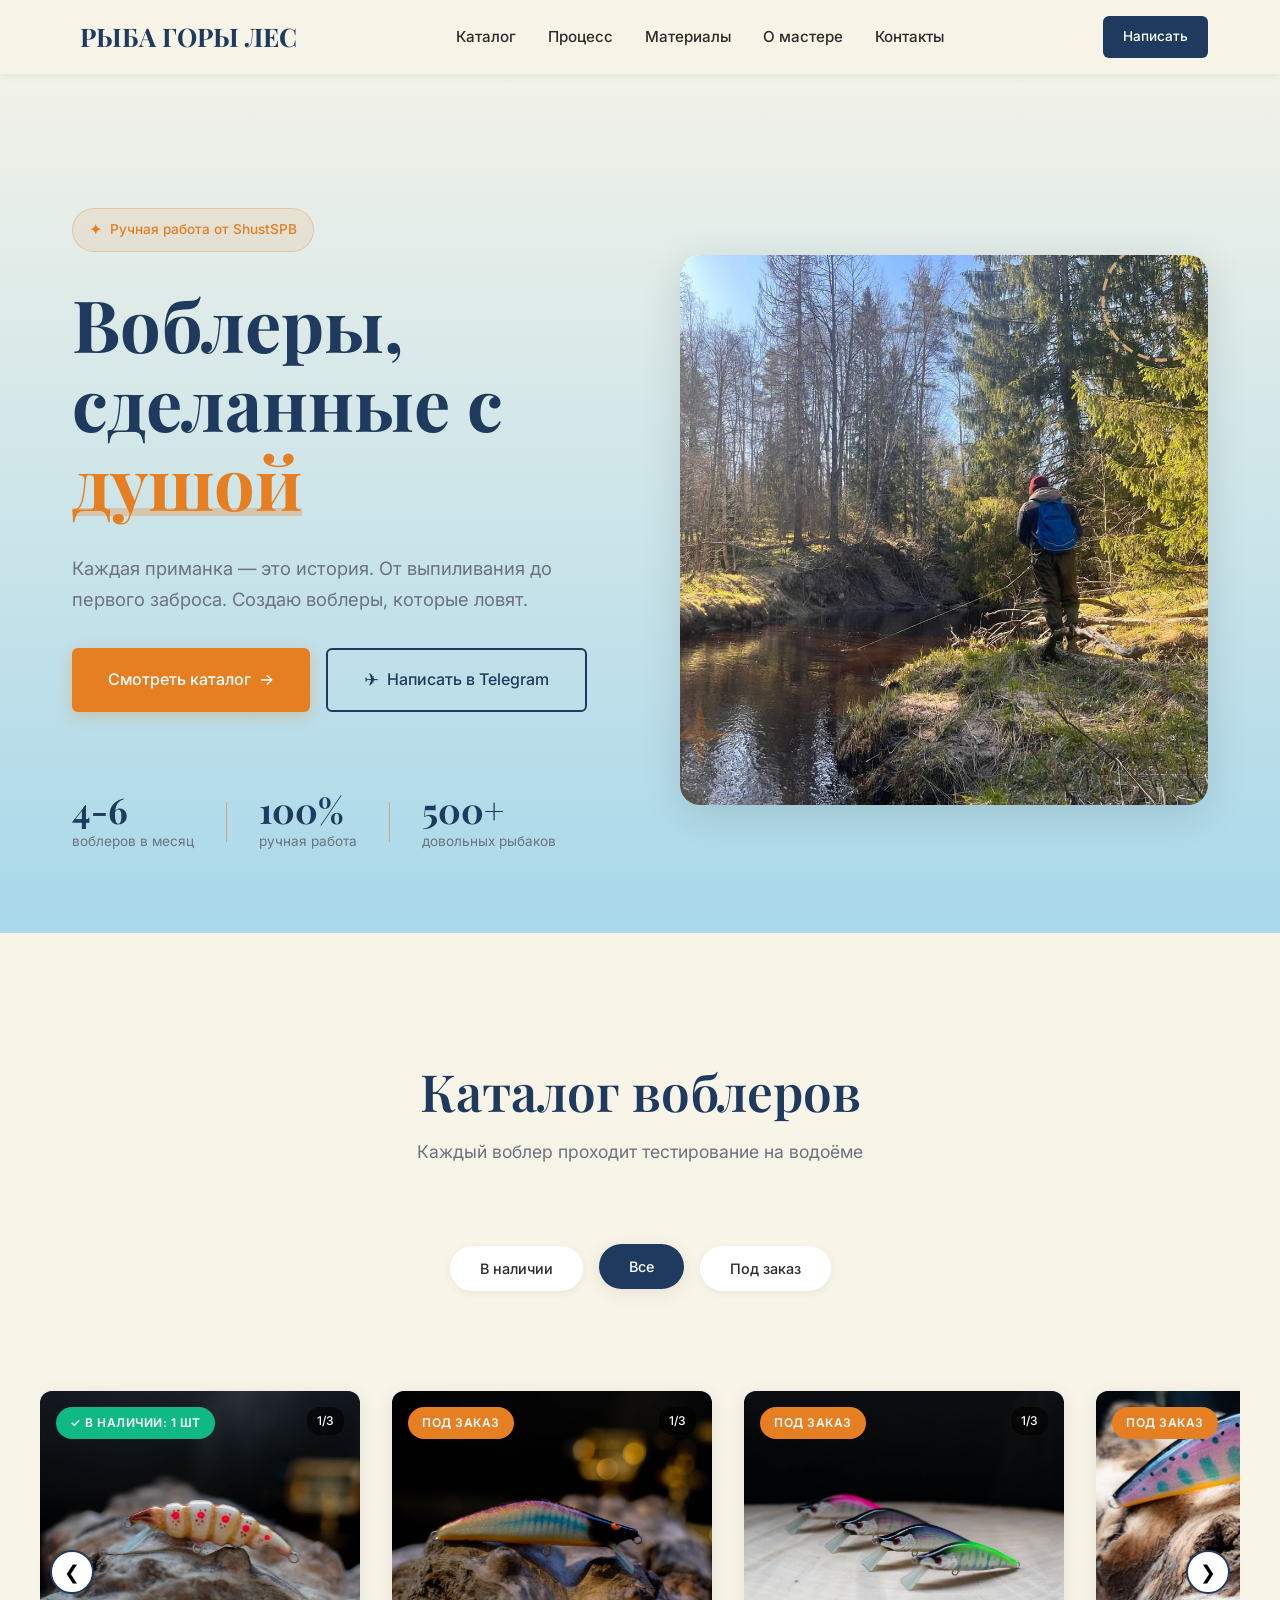
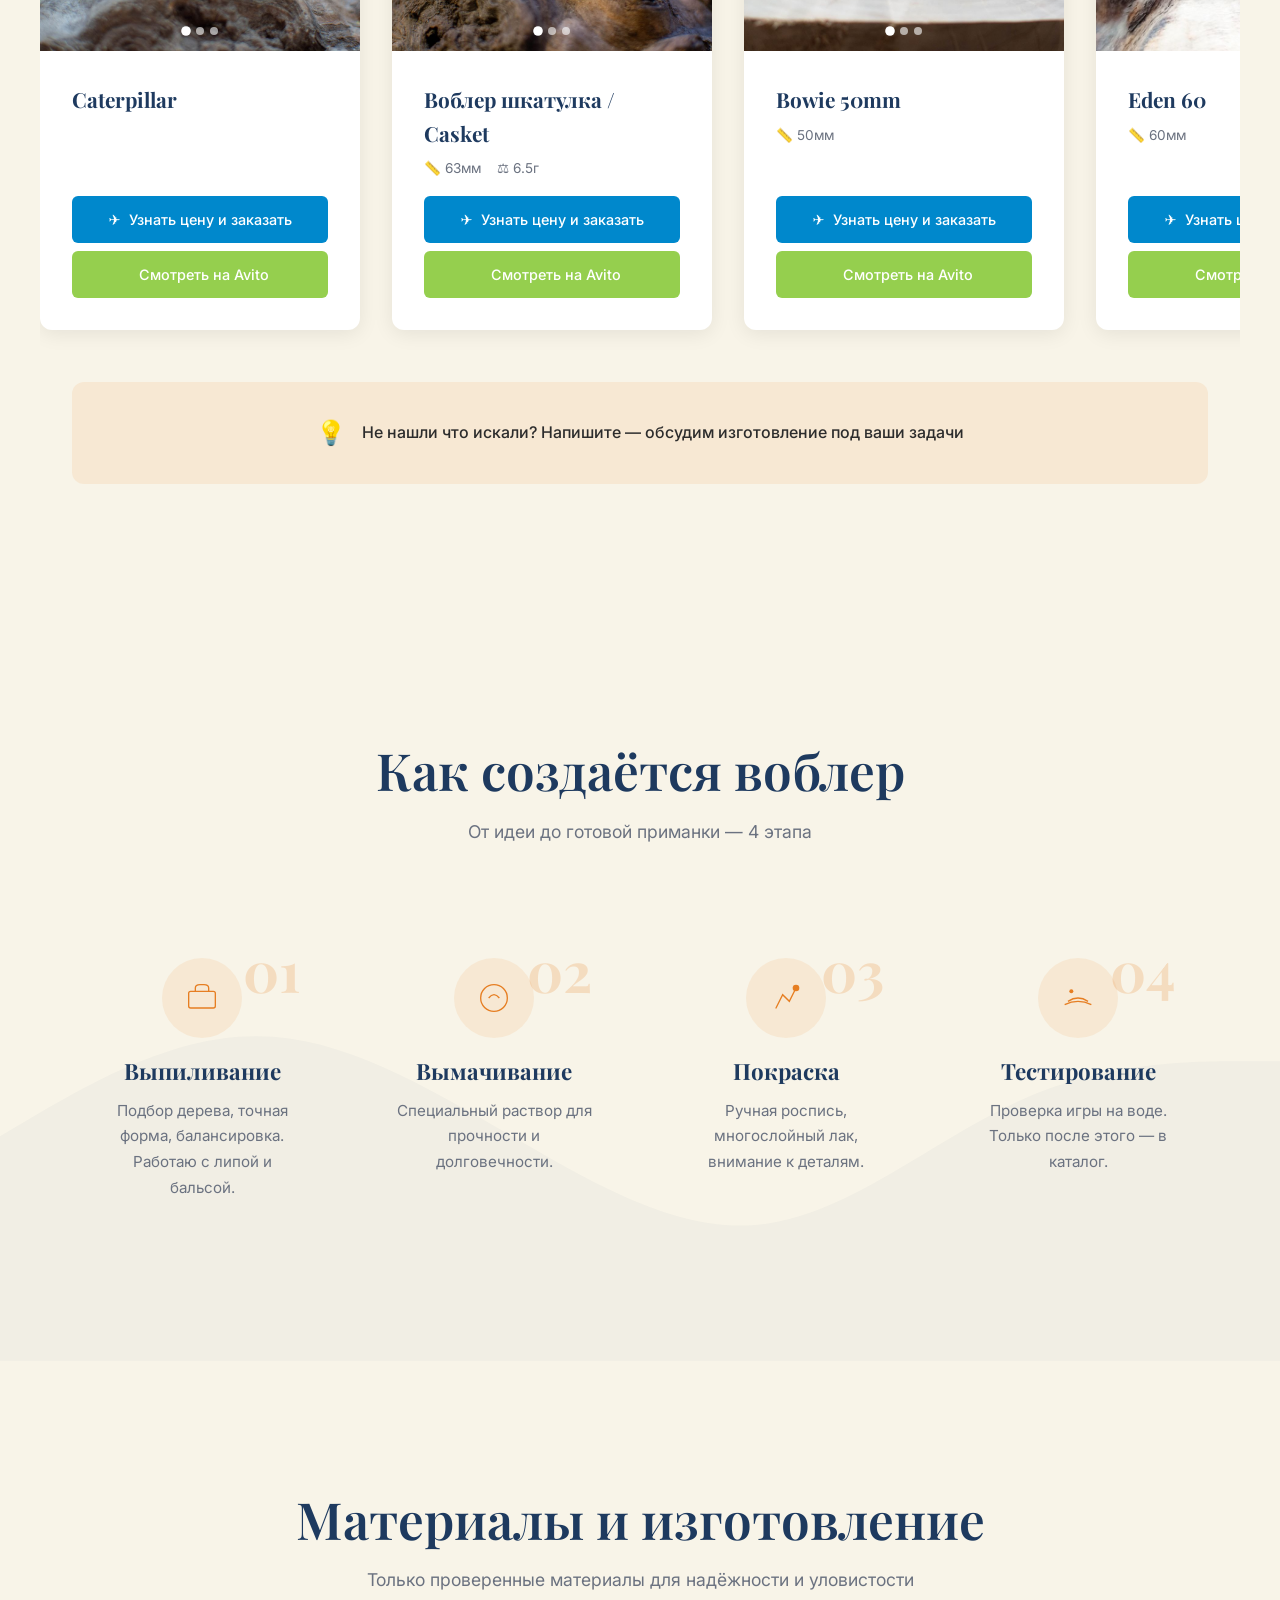
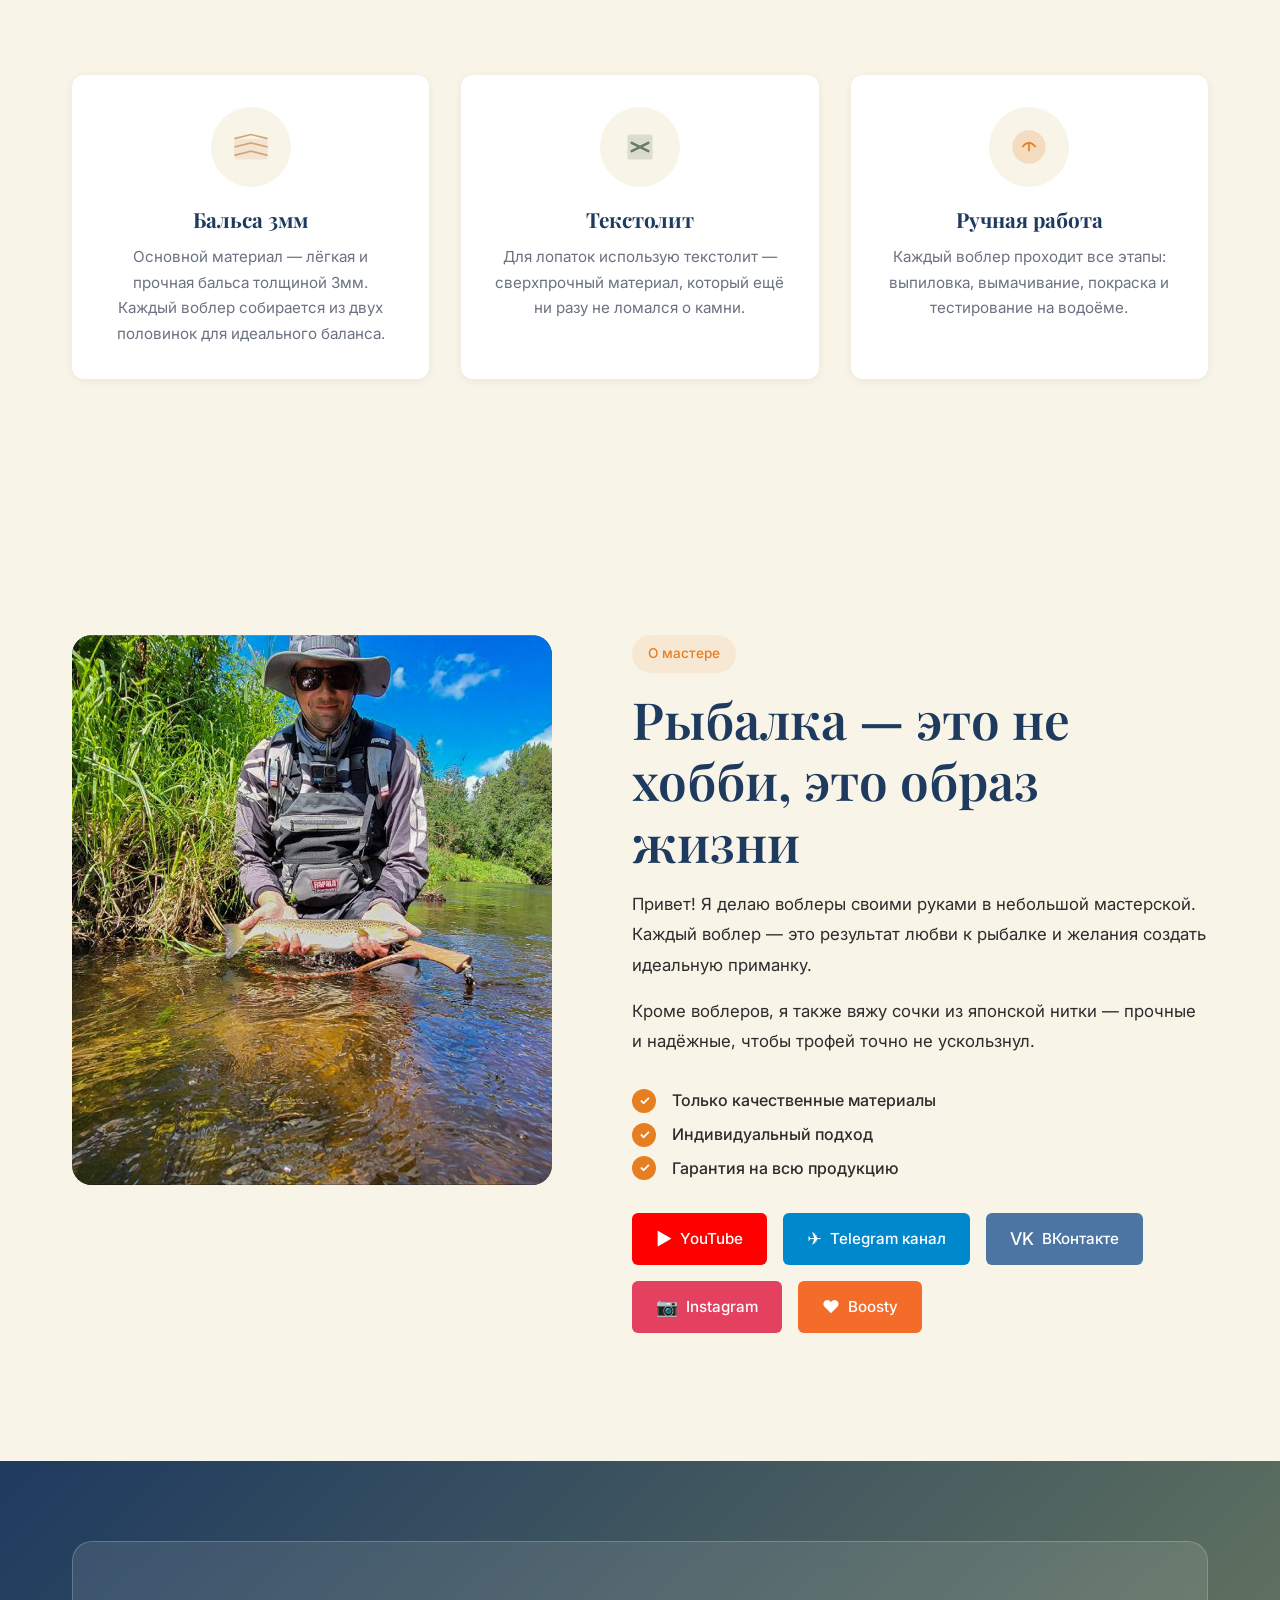
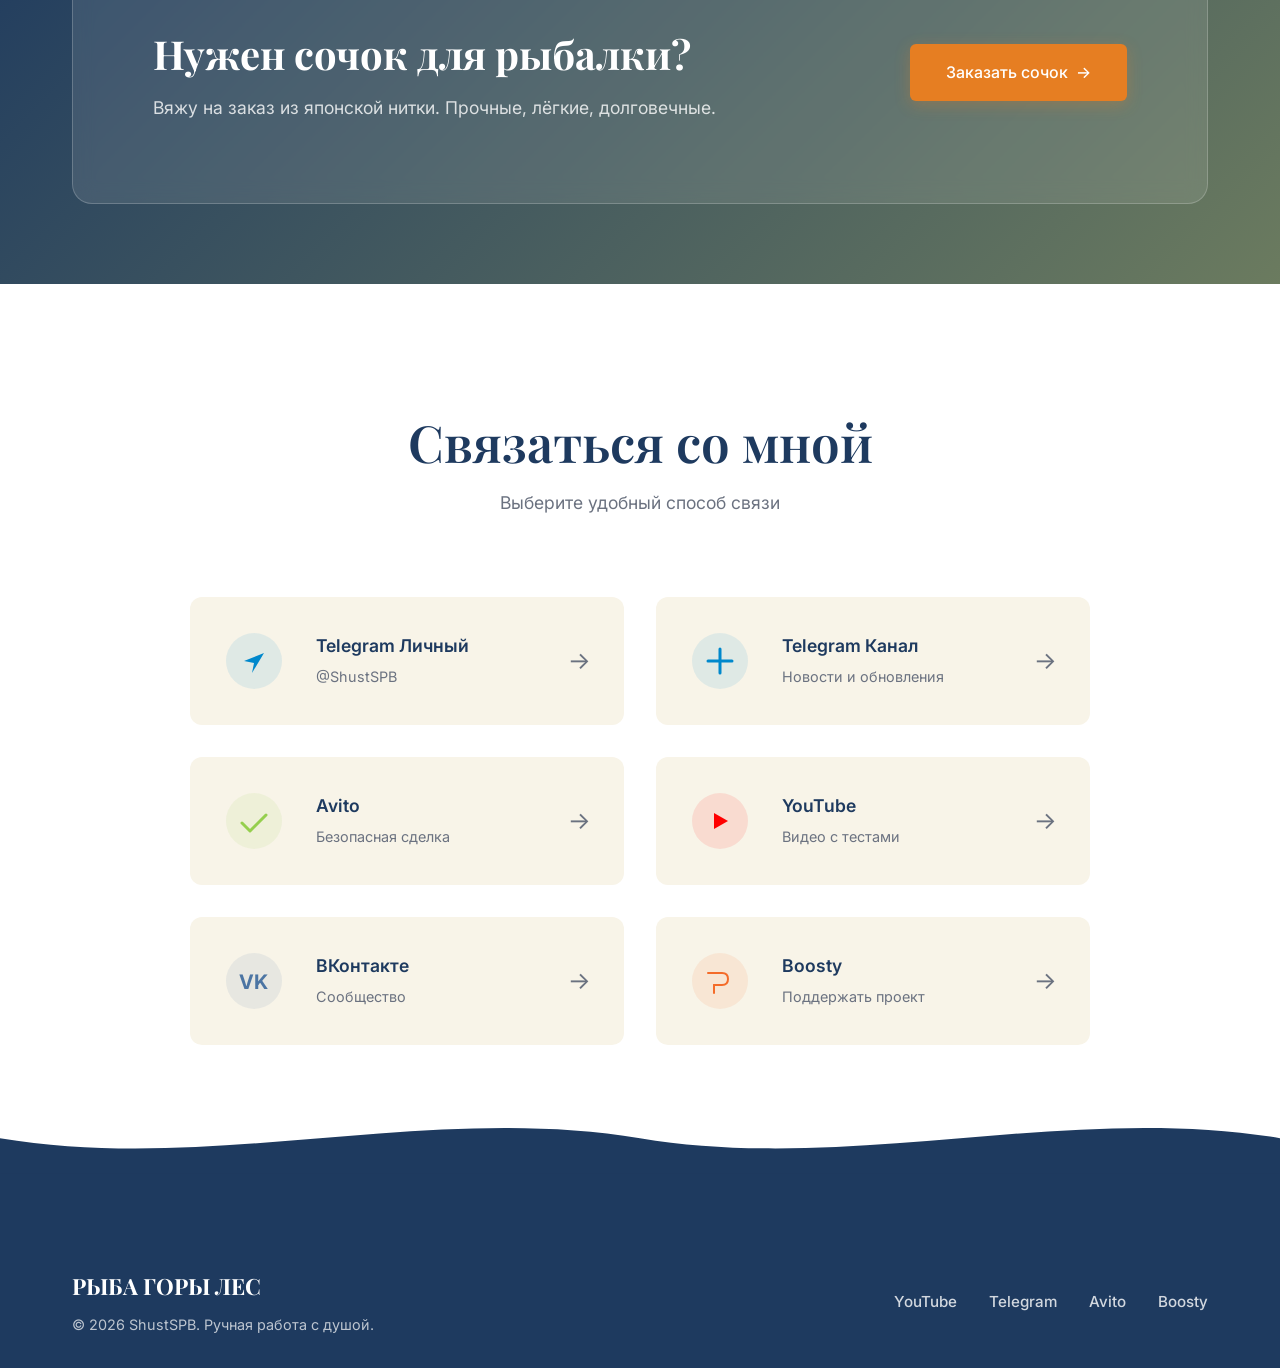
==== index.html @ a299fce8 "summary" ====
<!DOCTYPE html>
<html lang="ru">
<head>
    <meta charset="UTF-8">
    <meta name="viewport" content="width=device-width, initial-scale=1.0">
    <meta name="description" content="Ручные воблеры от ShustSPB. Изготовление на заказ. Рыба Горы Лес.">
    <title>РЫБА ГОРЫ ЛЕС | Воблеры ручной работы от ShustSPB</title>
    
    <link rel="preconnect" href="https://fonts.googleapis.com">
    <link rel="preconnect" href="https://fonts.gstatic.com" crossorigin>
    <link href="https://fonts.googleapis.com/css2?family=Inter:wght@300;400;500;600&family=Playfair+Display:wght@400;600;700&display=swap" rel="stylesheet">
    
    <link rel="stylesheet" href="css/style.css">
    
    <style>
        .loader {
            position: fixed;
            top: 0; left: 0; width: 100%; height: 100%;
            background: #F8F4E8;
            display: flex;
            align-items: center;
            justify-content: center;
            z-index: 9999;
            transition: opacity 0.3s ease;
        }
        .loader.hidden { 
            opacity: 0; 
            pointer-events: none; 
        }
        .loader__emoji { 
            font-size: 4rem; 
            animation: swim 1s ease-in-out infinite; 
        }
        @keyframes swim {
            0%, 100% { transform: translateY(0) rotate(0deg); }
            50% { transform: translateY(-20px) rotate(5deg); }
        }
    </style>
</head>
<body>
    <!-- Loader -->
    <div class="loader" id="loader">
        <div class="loader__emoji">🎣</div>
    </div>

    <header class="header">
        <div class="container header__container">
            <a href="/" class="logo"><span class="logo__icon"></span><span class="logo__text">РЫБА ГОРЫ ЛЕС</span></a>
            <nav class="nav">
                <a href="#catalog" class="nav__link">Каталог</a>
                <a href="#process" class="nav__link">Процесс</a>
                <a href="#materials" class="nav__link">Материалы</a>
                <a href="#about" class="nav__link">О мастере</a>
                <a href="#contacts" class="nav__link">Контакты</a>
            </nav>
            <a href="https://t.me/ShustSPB" target="_blank" class="btn btn--small btn--header">Написать</a>
            <button class="burger" aria-label="Menu"><span></span><span></span><span></span></button>
        </div>
    </header>

    <section class="hero">
        <div class="hero__wave hero__wave--top">
            <svg viewBox="0 0 1440 120" fill="none" xmlns="http://www.w3.org/2000/svg">
                <path d="M0 60C240 20 480 100 720 60C960 20 1200 100 1440 60V120H0V60Z" fill="#F8F4E8"/>
            </svg>
        </div>
        
        <div class="container hero__container">
            <div class="hero__content">
                <div class="hero__badge"><span class="hero__badge-icon">✦</span>Ручная работа от ShustSPB</div>
                <h1 class="hero__title">Воблеры, <br>сделанные с <span class="hero__accent">душой</span></h1>
                <p class="hero__subtitle">Каждая приманка — это история. От выпиливания до первого заброса. Создаю воблеры, которые ловят.</p>
                <div class="hero__buttons">
                    <a href="#catalog" class="btn btn--primary btn--large"><span>Смотреть каталог</span><span class="btn__arrow">→</span></a>
                    <a href="https://t.me/ShustSPB" target="_blank" class="btn btn--secondary btn--large"><span class="btn__icon">✈</span>Написать в Telegram</a>
                </div>
                <div class="hero__stats">
                    <div class="stat"><span class="stat__number">4-6</span><span class="stat__label">воблеров в месяц</span></div>
                    <div class="stat-divider"></div>
                    <div class="stat"><span class="stat__number">100%</span><span class="stat__label">ручная работа</span></div>
                    <div class="stat-divider"></div>
                    <div class="stat"><span class="stat__number">500+</span><span class="stat__label">довольных рыбаков</span></div>
                </div>
            </div>
            <div class="hero__visual parallax" data-speed="0.3">
                <div class="hero__image-wrapper">
                    <img src="img/hero/workshop.jpg" alt="Мастерская ShustSPB" class="hero__img" loading="lazy">
                    <div class="hero__deco hero__deco--1"><svg viewBox="0 0 100 100" fill="none"><circle cx="50" cy="50" r="40" stroke="#D4A574" stroke-width="2" stroke-dasharray="8 4"/></svg></div>
                    <div class="hero__deco hero__deco--2"><svg viewBox="0 0 60 60" fill="none"><path d="M30 5L35 25L55 30L35 35L30 55L25 35L5 30L25 25L30 5Z" fill="#E67E22" opacity="0.2"/></svg></div>
                </div>
            </div>
        </div>
        <div class="hero__fish hero__fish--1"><svg viewBox="0 0 80 40" fill="none"><path d="M75 20C75 20 65 25 50 25C35 25 25 20 25 20C25 20 15 15 5 15C5 15 15 10 25 10C35 10 50 5 65 5C75 5 80 10 80 15C80 17 78 19 75 20Z" fill="#1E3A5F" opacity="0.1"/></svg></div>
        <div class="hero__fish hero__fish--2"><svg viewBox="0 0 80 40" fill="none"><path d="M5 20C5 20 15 15 30 15C45 15 55 20 55 20C55 20 65 25 75 25C75 25 65 30 55 30C45 30 30 35 15 35C5 35 0 30 0 25C0 23 2 21 5 20Z" fill="#1E3A5F" opacity="0.08"/></svg></div>
    </section>

    <section id="catalog" class="catalog catalog--horizontal">
        <div class="container catalog__wrapper">
            <div class="section-header fade-in">
                <h2 class="section-title">Каталог воблеров</h2>
                <p class="section-subtitle">Каждый воблер проходит тестирование на водоёме</p>
            </div>
            <div class="filters fade-in">
                <button class="filter-btn" data-filter="in-stock">В наличии</button>
                <button class="filter-btn active" data-filter="all">Все</button>
                <button class="filter-btn" data-filter="made-to-order">Под заказ</button>
            </div>
            <button class="slider-nav slider-nav--prev" aria-label="Предыдущие товары">&#10094;</button>
            <button class="slider-nav slider-nav--next" aria-label="Следующие товары">&#10095;</button>
            <div class="products-slider" id="productsGrid"></div>
            <div class="catalog__note fade-in"><span class="note__icon">💡</span><p>Не нашли что искали? Напишите — обсудим изготовление под ваши задачи</p></div>
        </div>
    </section>

    <section id="process" class="process fade-in">
        <div class="process__bg">
            <svg viewBox="0 0 1440 320" preserveAspectRatio="none" fill="none" xmlns="http://www.w3.org/2000/svg">
                <path d="M0,224L48,213.3C96,203,192,181,288,181.3C384,181,480,203,576,224C672,245,768,267,864,261.3C960,256,1056,224,1152,208C1248,192,1344,192,1392,192L1440,192L1440,320L1392,320C1344,320,1248,320,1152,320C1056,320,960,320,864,320C768,320,672,320,576,320C480,320,384,320,288,320C192,320,96,320,48,320L0,320Z" fill="#1E3A5F" opacity="0.03"/>
            </svg>
        </div>
        
        <!-- Анимированная рыбка -->
        <div class="swimming-fish">
            <svg viewBox="0 0 80 40" fill="none" xmlns="http://www.w3.org/2000/svg">
                <path d="M75 20C75 20 65 25 50 25C35 25 25 20 25 20C25 20 15 15 5 15C5 15 15 10 25 10C35 10 50 5 65 5C75 5 80 10 80 15C80 17 78 19 75 20Z" fill="#E67E22" opacity="0.6"/>
            </svg>
        </div>
        
        <div class="container">
            <div class="section-header">
                <h2 class="section-title">Как создаётся воблер</h2>
                <p class="section-subtitle">От идеи до готовой приманки — 4 этапа</p>
            </div>
            <div class="process-steps">
                <div class="process-step stagger-item">
                    <div class="process-step__icon"><svg viewBox="0 0 60 60" fill="none"><rect x="10" y="20" width="40" height="25" rx="3" stroke="#E67E22" stroke-width="2"/><path d="M20 20V15C20 12 23 10 27 10H33C37 10 40 12 40 15V20" stroke="#E67E22" stroke-width="2"/></svg></div>
                    <div class="process-step__number">01</div><h3 class="process-step__title">Выпиливание</h3><p class="process-step__text">Подбор дерева, точная форма, балансировка. Работаю с липой и бальсой.</p>
                </div>
                <div class="process-step stagger-item">
                    <div class="process-step__icon"><svg viewBox="0 0 60 60" fill="none"><circle cx="30" cy="30" r="20" stroke="#E67E22" stroke-width="2"/><path d="M22 30C22 30 26 25 30 25C34 25 38 30 38 30" stroke="#E67E22" stroke-width="2"/></svg></div>
                    <div class="process-step__number">02</div><h3 class="process-step__title">Вымачивание</h3><p class="process-step__text">Специальный раствор для прочности и долговечности.</p>
                </div>
                <div class="process-step stagger-item">
                    <div class="process-step__icon"><svg viewBox="0 0 60 60" fill="none"><path d="M15 45L25 25L35 35L45 15" stroke="#E67E22" stroke-width="2" stroke-linecap="round"/><circle cx="45" cy="15" r="5" fill="#E67E22"/></svg></div>
                    <div class="process-step__number">03</div><h3 class="process-step__title">Покраска</h3><p class="process-step__text">Ручная роспись, многослойный лак, внимание к деталям.</p>
                </div>
                <div class="process-step stagger-item">
                    <div class="process-step__icon"><svg viewBox="0 0 60 60" fill="none"><path d="M10 40Q30 30 50 40" stroke="#E67E22" stroke-width="2"/><path d="M15 35Q30 25 45 35" stroke="#E67E22" stroke-width="2"/><circle cx="20" cy="20" r="3" fill="#E67E22"/></svg></div>
                    <div class="process-step__number">04</div><h3 class="process-step__title">Тестирование</h3><p class="process-step__text">Проверка игры на воде. Только после этого — в каталог.</p>
                </div>
            </div>
        </div>
    </section>

    <section id="materials" class="materials fade-in">
        <div class="container">
            <div class="section-header"><h2 class="section-title">Материалы и изготовление</h2><p class="section-subtitle">Только проверенные материалы для надёжности и уловистости</p></div>
            <div class="materials-grid">
                <div class="material-card stagger-item">
                    <div class="material-card__icon"><svg viewBox="0 0 60 60" fill="none"><rect x="10" y="20" width="40" height="25" rx="3" fill="#D4A574" opacity="0.2"/><path d="M10 20L30 15L50 20M10 30L30 25L50 30M10 40L30 35L50 40" stroke="#D4A574" stroke-width="2"/></svg></div>
                    <h3 class="material-card__title">Бальса 3мм</h3><p class="material-card__text">Основной материал — лёгкая и прочная бальса толщиной 3мм. Каждый воблер собирается из двух половинок для идеального баланса.</p>
                </div>
                <div class="material-card stagger-item">
                    <div class="material-card__icon"><svg viewBox="0 0 60 60" fill="none"><rect x="15" y="15" width="30" height="30" rx="2" fill="#6B7B5F" opacity="0.2"/><path d="M20 25L40 35M40 25L20 35" stroke="#6B7B5F" stroke-width="3" stroke-linecap="round"/></svg></div>
                    <h3 class="material-card__title">Текстолит</h3><p class="material-card__text">Для лопаток использую текстолит — сверхпрочный материал, который ещё ни разу не ломался о камни.</p>
                </div>
                <div class="material-card stagger-item">
                    <div class="material-card__icon"><svg viewBox="0 0 60 60" fill="none"><circle cx="30" cy="30" r="20" fill="#E67E22" opacity="0.2"/><path d="M22 30C22 30 26 25 30 25C34 25 38 30 38 30" stroke="#E67E22" stroke-width="2"/><path d="M30 25V35" stroke="#E67E22" stroke-width="2"/></svg></div>
                    <h3 class="material-card__title">Ручная работа</h3><p class="material-card__text">Каждый воблер проходит все этапы: выпиловка, вымачивание, покраска и тестирование на водоёме.</p>
                </div>
            </div>
        </div>
    </section>

    <section id="about" class="about fade-in">
        <div class="container about__container">
            <div class="about__image-wrapper">
                <div class="about__image">
                    <img src="img/about/master.jpg" alt="Мастер ShustSPB за работой" class="about__img" loading="lazy">
                </div>
                <div class="about__deco"><svg viewBox="0 0 100 100" fill="none"><circle cx="50" cy="50" r="45" stroke="#D4A574" stroke-width="1" opacity="0.3"/><circle cx="50" cy="50" r="35" stroke="#D4A574" stroke-width="1" opacity="0.3"/></svg></div>
            </div>
            <div class="about__content">
                <div class="about__badge">О мастере</div>
                <h2 class="section-title section-title--left">Рыбалка — это не хобби, это образ жизни</h2>
                <p class="about__text">Привет! Я делаю воблеры своими руками в небольшой мастерской. Каждый воблер — это результат любви к рыбалке и желания создать идеальную приманку.</p>
                <p class="about__text">Кроме воблеров, я также вяжу сочки из японской нитки — прочные и надёжные, чтобы трофей точно не ускользнул.</p>
                <div class="about__features">
                    <div class="feature"><span class="feature__icon">✓</span><span class="feature__text">Только качественные материалы</span></div>
                    <div class="feature"><span class="feature__icon">✓</span><span class="feature__text">Индивидуальный подход</span></div>
                    <div class="feature"><span class="feature__icon">✓</span><span class="feature__text">Гарантия на всю продукцию</span></div>
                </div>
                <div class="about__socials">
                    <a href="https://www.youtube.com/@ShustSPB" target="_blank" class="social-link social-link--youtube"><span class="social-link__icon">▶</span><span>YouTube</span></a>
                    <a href="https://t.me/lllykaboy" target="_blank" class="social-link social-link--telegram"><span class="social-link__icon">✈</span><span>Telegram канал</span></a>
                    <a href="https://vk.com/club234679869" target="_blank" class="social-link social-link--vk"><span class="social-link__icon">VK</span><span>ВКонтакте</span></a>
                    <a href="https://www.instagram.com/lllyka_boy/" target="_blank" class="social-link social-link--instagram"><span class="social-link__icon">📷</span><span>Instagram</span></a>
                    <a href="https://boosty.to/shustspb" target="_blank" class="social-link social-link--boosty"><span class="social-link__icon">❤</span><span>Boosty</span></a>
                </div>
            </div>
        </div>
    </section>

    <section class="cta">
        <div class="container">
            <div class="cta__box fade-in">
                <div class="cta__content"><h2 class="cta__title">Нужен сочок для рыбалки?</h2><p class="cta__text">Вяжу на заказ из японской нитки. Прочные, лёгкие, долговечные.</p></div>
                <a href="https://t.me/ShustSPB?text=Здравствуйте! Интересует сочок на заказ" target="_blank" class="btn btn--primary btn--large"><span>Заказать сочок</span><span class="btn__arrow">→</span></a>
            </div>
        </div>
    </section>

    <section id="contacts" class="contacts fade-in">
        <div class="container">
            <div class="section-header"><h2 class="section-title">Связаться со мной</h2><p class="section-subtitle">Выберите удобный способ связи</p></div>
            <div class="contacts-grid">
                <a href="https://t.me/ShustSPB" target="_blank" class="contact-card contact-card--telegram"><div class="contact-card__icon"><svg viewBox="0 0 60 60" fill="none"><circle cx="30" cy="30" r="28" fill="#0088cc" opacity="0.1"/><path d="M20 30L40 22L28 42L30 32L20 30Z" fill="#0088cc"/></svg></div><div class="contact-card__content"><span class="contact-card__title">Telegram Личный</span><span class="contact-card__text">@ShustSPB</span></div><span class="contact-card__arrow">→</span></a>
                <a href="https://t.me/lllykaboy" target="_blank" class="contact-card contact-card--tg-channel"><div class="contact-card__icon"><svg viewBox="0 0 60 60" fill="none"><circle cx="30" cy="30" r="28" fill="#0088cc" opacity="0.1"/><path d="M18 30H42M30 18V42" stroke="#0088cc" stroke-width="3" stroke-linecap="round"/></svg></div><div class="contact-card__content"><span class="contact-card__title">Telegram Канал</span><span class="contact-card__text">Новости и обновления</span></div><span class="contact-card__arrow">→</span></a>
                <a href="https://www.avito.ru/user/5a6d1dc240a4e3a9532db07a1e536d5a/profile?id=7757798928&src=item&page_from=from_item_card&iid=7757798928" target="_blank" class="contact-card contact-card--avito"><div class="contact-card__icon"><svg viewBox="0 0 60 60" fill="none"><circle cx="30" cy="30" r="28" fill="#95CF4E" opacity="0.1"/><path d="M18 32L26 40L42 24" stroke="#95CF4E" stroke-width="3" stroke-linecap="round" stroke-linejoin="round"/></svg></div><div class="contact-card__content"><span class="contact-card__title">Avito</span><span class="contact-card__text">Безопасная сделка</span></div><span class="contact-card__arrow">→</span></a>
                <a href="https://www.youtube.com/@ShustSPB" target="_blank" class="contact-card contact-card--youtube"><div class="contact-card__icon"><svg viewBox="0 0 60 60" fill="none"><circle cx="30" cy="30" r="28" fill="#FF0000" opacity="0.1"/><path d="M24 22L38 30L24 38V22Z" fill="#FF0000"/></svg></div><div class="contact-card__content"><span class="contact-card__title">YouTube</span><span class="contact-card__text">Видео с тестами</span></div><span class="contact-card__arrow">→</span></a>
                <a href="https://vk.com/club234679869" target="_blank" class="contact-card contact-card--vk"><div class="contact-card__icon"><svg viewBox="0 0 60 60" fill="none"><circle cx="30" cy="30" r="28" fill="#4C75A3" opacity="0.1"/><text x="15" y="38" fill="#4C75A3" font-size="20" font-weight="bold">VK</text></svg></div><div class="contact-card__content"><span class="contact-card__title">ВКонтакте</span><span class="contact-card__text">Сообщество</span></div><span class="contact-card__arrow">→</span></a>
                <a href="https://boosty.to/shustspb" target="_blank" class="contact-card contact-card--boosty"><div class="contact-card__icon"><svg viewBox="0 0 60 60" fill="none"><circle cx="30" cy="30" r="28" fill="#F46C2A" opacity="0.1"/><path d="M18 22H32C36 22 38 24 38 28C38 32 36 34 32 34H24" stroke="#F46C2A" stroke-width="2" stroke-linecap="round"/><path d="M24 34V42" stroke="#F46C2A" stroke-width="2" stroke-linecap="round"/></svg></div><div class="contact-card__content"><span class="contact-card__title">Boosty</span><span class="contact-card__text">Поддержать проект</span></div><span class="contact-card__arrow">→</span></a>
            </div>
        </div>
    </section>

    <footer class="footer">
        <div class="footer__wave">
            <svg viewBox="0 0 1440 80" fill="none" xmlns="http://www.w3.org/2000/svg">
                <path d="M0 40C240 80 480 0 720 40C960 80 1200 0 1440 40V80H0V40Z" fill="#1E3A5F"/>
            </svg>
        </div>
        <div class="container footer__container">
            <div class="footer__left"><span class="logo__text logo__text--footer">РЫБА ГОРЫ ЛЕС</span><p class="footer__text">© 2026 ShustSPB. Ручная работа с душой.</p></div>
            <div class="footer__socials">
                <a href="https://www.youtube.com/@ShustSPB" target="_blank" class="footer__link">YouTube</a>
                <a href="https://t.me/lllykaboy" target="_blank" class="footer__link">Telegram</a>
                <a href="https://www.avito.ru/user/5a6d1dc240a4e3a9532db07a1e536d5a/profile?id=7757798928&src=item&page_from=from_item_card&iid=7757798928" target="_blank" class="footer__link">Avito</a>
                <a href="https://boosty.to/shustspb" target="_blank" class="footer__link">Boosty</a>
            </div>
        </div>
    </footer>

    <div class="lightbox" id="lightbox">
        <button class="lightbox__close" id="lightboxClose">&times;</button>
        <button class="lightbox__nav lightbox__nav--prev" id="lightboxPrev">&#10094;</button>
        <button class="lightbox__nav lightbox__nav--next" id="lightboxNext">&#10095;</button>
        <img class="lightbox__img" id="lightboxImg" src="" alt="">
        <div class="lightbox__caption" id="lightboxCaption"></div>
    </div>

    <script src="data/products.js" defer></script>
    <script src="js/main.js" defer></script>
</body>
</html>
---- css/style.css ----
/* ===== CSS Variables ===== */
:root {
    --color-bg: #F8F4E8;
    --color-white: #FFFFFF;
    --color-text: #2C2C2C;
    --color-text-light: #6B7280;
    --color-dark: #1E3A5F;
    --color-accent: #E67E22;
    --color-accent-hover: #D35400;
    --color-sand: #D4A574;
    --color-water: #A8D8EA;
    --color-green: #6B7B5F;
    --color-tg: #0088cc;
    --color-avito: #95CF4E;
    
    --font-heading: 'Playfair Display', serif;
    --font-body: 'Inter', system-ui, -apple-system, sans-serif;
    
    --spacing-xs: 0.5rem;
    --spacing-sm: 1rem;
    --spacing-md: 2rem;
    --spacing-lg: 5rem;
    --spacing-xl: 8rem;
    
    --radius-sm: 6px;
    --radius-md: 12px;
    --radius-lg: 20px;
    
    --shadow-sm: 0 2px 8px rgba(0,0,0,0.06);
    --shadow-md: 0 4px 20px rgba(0,0,0,0.08);
    --shadow-lg: 0 8px 40px rgba(0,0,0,0.12);
    
    --transition: all 0.3s cubic-bezier(0.4, 0, 0.2, 1);
}

/* ===== Reset & Base ===== */
*, *::before, *::after { margin: 0; padding: 0; box-sizing: border-box; }
html { scroll-behavior: smooth; scroll-padding-top: 80px; }
body {
    font-family: var(--font-body);
    background: var(--color-bg);
    color: var(--color-text);
    line-height: 1.6;
    font-weight: 400;
    overflow-x: hidden;
}
section { margin: 0; }
img { max-width: 100%; height: auto; display: block; }
a { text-decoration: none; color: inherit; transition: var(--transition); }

/* ===== Utilities ===== */
.container { max-width: 1200px; margin: 0 auto; padding: 0 var(--spacing-md); }
.section-header { text-align: center; margin-bottom: var(--spacing-lg); }
.section-title {
    font-family: var(--font-heading);
    font-size: clamp(2.2rem, 5vw, 3.2rem);
    font-weight: 600;
    color: var(--color-dark);
    margin-bottom: var(--spacing-sm);
    line-height: 1.2;
}
.section-title--left { text-align: left; }
.section-subtitle { font-size: 1.1rem; color: var(--color-text-light); max-width: 600px; margin: 0 auto; }

/* ===== Buttons ===== */
.btn {
    display: inline-flex; align-items: center; justify-content: center;
    gap: var(--spacing-xs); padding: 14px 28px;
    font-family: var(--font-body); font-size: 0.95rem; font-weight: 500;
    border-radius: var(--radius-sm); transition: var(--transition);
    cursor: pointer; border: none; white-space: nowrap;
}
.btn__arrow { transition: transform 0.3s ease; }
.btn:hover .btn__arrow { transform: translateX(4px); }
.btn__icon { font-size: 1.1rem; }
.btn--small { padding: 10px 20px; font-size: 0.85rem; }
.btn--large { padding: 16px 36px; font-size: 1rem; }
.btn--primary {
    background: var(--color-accent); color: var(--color-white);
    box-shadow: 0 4px 15px rgba(230, 126, 34, 0.3);
}
.btn--primary:hover {
    background: var(--color-accent-hover);
    transform: translateY(-2px);
    box-shadow: 0 6px 20px rgba(230, 126, 34, 0.4);
}
.btn--secondary {
    background: transparent; color: var(--color-dark);
    border: 2px solid var(--color-dark);
}
.btn--secondary:hover { background: var(--color-dark); color: var(--color-white); }
.btn--header { background: var(--color-dark); color: var(--color-white); }
.btn--header:hover { background: var(--color-accent); }

/* ===== Header ===== */
.header {
    position: fixed; top: 0; left: 0; right: 0;
    background: rgba(248, 244, 232, 0.98);
    backdrop-filter: blur(10px); z-index: 1000;
    padding: var(--spacing-sm) 0; box-shadow: var(--shadow-sm);
}
.header__container { display: flex; justify-content: space-between; align-items: center; }
.logo { display: flex; align-items: center; gap: var(--spacing-xs); }
.logo__icon { font-size: 1.8rem; }
.logo__text {
    font-family: var(--font-heading); font-size: 1.6rem;
    font-weight: 700; color: var(--color-dark);
}
.logo__text--footer { font-size: 1.4rem; color: var(--color-white); }

/* Desktop Nav */
.nav { display: flex; gap: var(--spacing-md); align-items: center; }
.nav__link {
    font-size: 0.95rem; font-weight: 500; color: var(--color-text);
    position: relative; padding: 5px 0;
}
.nav__link::after {
    content: ''; position: absolute; bottom: 0; left: 0;
    width: 0; height: 2px; background: var(--color-accent);
    transition: var(--transition);
}
.nav__link:hover { color: var(--color-accent); }
.nav__link:hover::after { width: 100%; }

/* Burger Button */
.burger {
    display: none; flex-direction: column; gap: 5px;
    background: none; border: none; cursor: pointer; padding: var(--spacing-xs);
    z-index: 1001; width: 30px;
}
.burger span { 
    width: 25px; height: 3px; background: var(--color-dark); 
    transition: var(--transition); display: block; border-radius: 2px;
}

/* ===== Mobile Menu (ИСПРАВЛЕНО) ===== */
.nav--active {
    display: flex !important;
    flex-direction: column;
    position: fixed;
    top: 70px; /* Отступ под шапку */
    left: 0; right: 0;
    background: rgba(248, 244, 232, 0.98);
    backdrop-filter: blur(10px);
    z-index: 999;
    padding: 2rem 1rem;
    gap: 1.5rem;
    box-shadow: 0 4px 20px rgba(0,0,0,0.1);
    animation: slideDown 0.3s ease;
    max-height: calc(100vh - 70px);
    overflow-y: auto;
}

.nav--active .nav__link { 
    font-size: 1.5rem; 
    font-weight: 600;
    padding: 0.5rem 0;
    text-align: center;
}

/* Burger Animation */
.burger--active span:nth-child(1) { transform: translateY(8px) rotate(45deg); }
.burger--active span:nth-child(2) { opacity: 0; }
.burger--active span:nth-child(3) { transform: translateY(-8px) rotate(-45deg); }

@keyframes slideDown { from { opacity: 0; transform: translateY(-10px); } to { opacity: 1; transform: translateY(0); } }

/* ===== Hero Section ===== */
.hero {
    min-height: 100vh; display: flex; align-items: center;
    padding: calc(var(--spacing-xl) + 80px) 0 var(--spacing-lg);
    position: relative; overflow: hidden;
    background: linear-gradient(180deg, var(--color-bg) 0%, var(--color-water) 100%);
}
.hero__wave { position: absolute; left: 0; right: 0; z-index: 1; }
.hero__wave--top { top: 0; transform: rotate(180deg); }
.hero__container {
    display: grid; grid-template-columns: 1fr 1fr;
    gap: var(--spacing-lg); align-items: center;
    position: relative; z-index: 2;
}
.hero__badge {
    display: inline-flex; align-items: center; gap: var(--spacing-xs);
    padding: 8px 16px; background: rgba(230, 126, 34, 0.1);
    border: 1px solid rgba(230, 126, 34, 0.3);
    border-radius: 30px; font-size: 0.85rem; font-weight: 500;
    color: var(--color-accent); margin-bottom: var(--spacing-md);
}
.hero__badge-icon { font-size: 1rem; }
.hero__title {
    font-family: var(--font-heading); font-size: clamp(2.8rem, 6vw, 4.5rem);
    font-weight: 700; line-height: 1.1; margin-bottom: var(--spacing-md);
    color: var(--color-dark);
}
.hero__accent {
    color: var(--color-accent); position: relative; display: inline-block;
}
.hero__accent::after {
    content: ''; position: absolute; bottom: 5px; left: 0;
    width: 100%; height: 8px; background: rgba(230, 126, 34, 0.3); z-index: -1;
}
.hero__subtitle {
    font-size: 1.15rem; line-height: 1.7; margin-bottom: var(--spacing-md);
    color: var(--color-text-light); max-width: 500px;
}
.hero__buttons { display: flex; gap: var(--spacing-sm); margin-bottom: var(--spacing-lg); flex-wrap: wrap; }
.hero__stats { display: flex; align-items: center; gap: var(--spacing-md); }
.stat { text-align: left; }
.stat__number {
    display: block; font-family: var(--font-heading);
    font-size: 2.2rem; font-weight: 700; color: var(--color-dark); line-height: 1;
}
.stat__label { font-size: 0.85rem; color: var(--color-text-light); margin-top: 4px; display: block; }
.stat-divider { width: 1px; height: 40px; background: var(--color-sand); }
.hero__visual { position: relative; }
.hero__image-wrapper {
    position: relative; height: 550px; background: var(--color-white);
    border-radius: var(--radius-lg); overflow: hidden; box-shadow: var(--shadow-lg);
}
.hero__img {
    width: 100%; height: 100%; object-fit: cover; object-position: center;
    position: absolute; top: 0; left: 0; z-index: 0;
}
.hero__deco { position: absolute; pointer-events: none; z-index: 1; }
.hero__deco--1 {
    top: -30px; right: -30px; width: 150px; height: 150px;
    animation: rotate 20s linear infinite;
}
.hero__deco--2 {
    bottom: 30px; left: -20px; width: 80px; height: 80px;
    animation: pulse 3s ease-in-out infinite;
}
.hero__fish { position: absolute; pointer-events: none; opacity: 0.6; z-index: 1; }
.hero__fish--1 { top: 20%; left: 10%; animation: swim 8s ease-in-out infinite, float 6s ease-in-out infinite; }
.hero__fish--2 { bottom: 25%; right: 8%; animation: swim 10s ease-in-out infinite reverse, float 7s ease-in-out infinite 1s; }

/* ===== Catalog Horizontal ===== */
.catalog--horizontal {
    padding: var(--spacing-xl) 0;
    background: var(--color-bg);
    overflow: hidden;
}
.catalog__wrapper {
    position: relative;
    overflow: visible !important; 
}
.products-slider {
    display: flex;
    gap: var(--spacing-md);
    overflow-x: auto;
    scroll-snap-type: x mandatory;
    scroll-behavior: smooth;
    -webkit-overflow-scrolling: touch;
    scrollbar-width: none;
    -ms-overflow-style: none;
    margin-left: calc(-1 * var(--spacing-md));
    margin-right: calc(-1 * var(--spacing-md));
    padding: 20px var(--spacing-md);
    border: none !important;
    outline: none !important;
    box-shadow: none !important;
    background: transparent !important;
}
.products-slider::-webkit-scrollbar { display: none; }
.products-slider .product-card {
    flex: 0 0 320px;
    scroll-snap-align: start;
    margin-bottom: 0;
    border: none !important;
    outline: none !important;
    box-shadow: var(--shadow-md);
}
.slider-nav {
    position: absolute; top: 50%; transform: translateY(-50%);
    width: 44px; height: 44px; border-radius: 50%;
    background: var(--color-white); border: 2px solid var(--color-dark);
    font-size: 1.2rem; cursor: pointer; display: flex; align-items: center; justify-content: center;
    box-shadow: var(--shadow-md); transition: var(--transition); z-index: 10;
}
.slider-nav:hover { background: var(--color-accent); color: white; border-color: var(--color-accent); }
.slider-nav--prev { left: 10px; }
.slider-nav--next { right: 10px; }

/* ===== Filters ===== */
.filters {
    display: flex; justify-content: center; gap: var(--spacing-sm);
    margin-bottom: var(--spacing-lg); flex-wrap: wrap;
}
.filter-btn {
    padding: 12px 28px; background: var(--color-white);
    border: 2px solid transparent; border-radius: 30px;
    font-family: var(--font-body); font-size: 0.9rem; font-weight: 500;
    cursor: pointer; transition: var(--transition); color: var(--color-text);
    box-shadow: var(--shadow-sm);
}
.filter-btn:hover, .filter-btn.active {
    background: var(--color-dark); color: var(--color-white);
    transform: translateY(-2px); box-shadow: var(--shadow-md);
}

/* ===== Scroll Animations ===== */
.fade-in { opacity: 0; transform: translateY(30px); transition: opacity 0.8s ease-out, transform 0.8s ease-out; }
.fade-in.visible { opacity: 1; transform: translateY(0); }
.stagger-item { opacity: 0; transform: translateY(20px); transition: opacity 0.6s ease-out, transform 0.6s ease-out; }
.stagger-item.visible { opacity: 1; transform: translateY(0); }

/* ===== Animations ===== */
@keyframes float { 0%, 100% { transform: translateY(0px); } 50% { transform: translateY(-20px); } }
@keyframes fadeInUp { from { opacity: 0; transform: translateY(40px); } to { opacity: 1; transform: translateY(0); } }
@keyframes scaleIn { from { opacity: 0; transform: scale(0.8); } to { opacity: 1; transform: scale(1); } }
@keyframes rotate { from { transform: rotate(0deg); } to { transform: rotate(360deg); } }
@keyframes pulse { 0%, 100% { transform: scale(1); opacity: 0.5; } 50% { transform: scale(1.1); opacity: 0.8; } }
@keyframes swim {
    0%, 100% { transform: translateX(0) translateY(0); }
    25% { transform: translateX(20px) translateY(-10px); }
    50% { transform: translateX(0) translateY(0); }
    75% { transform: translateX(-20px) translateY(10px); }
}
.hero__title { animation: fadeInUp 1s ease-out; }
.hero__subtitle { animation: fadeInUp 1s ease-out 0.2s backwards; }
.hero__buttons { animation: fadeInUp 1s ease-out 0.4s backwards; }
.hero__stats { animation: fadeInUp 1s ease-out 0.6s backwards; }
.process-step { opacity: 0; transform: translateY(30px); transition: all 0.6s ease-out; }
.process-step.visible { opacity: 1; transform: translateY(0); }
.material-card { opacity: 0; transform: translateY(30px); transition: all 0.6s ease-out; }
.material-card.visible { opacity: 1; transform: translateY(0); }
.product-card { animation: scaleIn 0.6s ease-out backwards; }
.product-card:nth-child(1) { animation-delay: 0.1s; }
.product-card:nth-child(2) { animation-delay: 0.2s; }
.product-card:nth-child(3) { animation-delay: 0.3s; }
.product-card:nth-child(4) { animation-delay: 0.4s; }
.product-card:hover .product-gallery__slide img { transform: scale(1.1) rotate(2deg); }
.parallax { will-change: transform; }

/* ===== Product Card ===== */
.product-card {
    background: var(--color-white); border-radius: var(--radius-md);
    overflow: hidden; box-shadow: var(--shadow-md);
    transition: var(--transition); display: flex; flex-direction: column;
}
.product-card:hover { transform: translateY(-8px); box-shadow: var(--shadow-lg); }

.product-gallery {
    position: relative; height: 260px; background: linear-gradient(135deg, var(--color-water) 0%, var(--color-bg) 100%);
    overflow: hidden;
}
.product-gallery__track { display: flex; height: 100%; transition: transform 0.3s ease; }
.product-gallery__slide {
    min-width: 100%; height: 100%; display: flex; align-items: center; justify-content: center;
    position: relative; cursor: zoom-in;
}
.product-gallery__slide img { width: 100%; height: 100%; object-fit: cover; transition: transform 0.5s ease; }
.product-gallery__slide:hover img { transform: scale(1.05); }
.product-gallery__nav {
    position: absolute; top: 50%; transform: translateY(-50%);
    width: 36px; height: 36px; border: none; border-radius: 50%;
    background: rgba(255,255,255,0.9); color: var(--color-dark);
    font-size: 1.2rem; cursor: pointer; display: flex; align-items: center; justify-content: center;
    box-shadow: var(--shadow-sm); transition: var(--transition);
    opacity: 0; pointer-events: none;
}
.product-gallery:hover .product-gallery__nav { opacity: 1; pointer-events: auto; }
.product-gallery__nav--prev { left: var(--spacing-sm); }
.product-gallery__nav--next { right: var(--spacing-sm); }
.product-gallery__nav:hover { background: var(--color-accent); color: white; }
.product-gallery__dots {
    position: absolute; bottom: var(--spacing-sm); left: 50%; transform: translateX(-50%);
    display: flex; gap: 6px;
}
.product-gallery__dot {
    width: 8px; height: 8px; border-radius: 50%;
    background: rgba(255,255,255,0.6); border: none; cursor: pointer; transition: var(--transition);
}
.product-gallery__dot.active { background: var(--color-white); transform: scale(1.2); }
.product-gallery__counter {
    position: absolute; top: var(--spacing-sm); right: var(--spacing-sm);
    padding: 4px 10px; background: rgba(0,0,0,0.6); color: white;
    border-radius: 12px; font-size: 0.75rem; font-weight: 500;
}

.product-card__badge {
    position: absolute; top: var(--spacing-sm); left: var(--spacing-sm);
    padding: 6px 14px; border-radius: 20px;
    font-size: 0.75rem; font-weight: 600; text-transform: uppercase;
    letter-spacing: 0.5px; z-index: 2;
}
.badge--in-stock { background: #10B981; color: white; }
.badge--made-to-order { background: var(--color-accent); color: white; }

.product-card__content { padding: var(--spacing-md); flex-grow: 1; display: flex; flex-direction: column; }
.product-card__title {
    font-family: var(--font-heading); font-size: 1.3rem;
    margin-bottom: var(--spacing-xs); color: var(--color-dark);
}
.product-card__specs {
    font-size: 0.85rem; color: var(--color-text-light);
    margin-bottom: var(--spacing-sm); display: flex; gap: var(--spacing-sm); flex-wrap: wrap;
}
.spec { display: inline-flex; align-items: center; gap: 4px; }
.product-card__price {
    font-family: var(--font-heading); font-size: 1.5rem;
    font-weight: 600; color: var(--color-accent); margin-bottom: var(--spacing-md);
}
.product-card__buttons { display: flex; flex-direction: column; gap: var(--spacing-xs); margin-top: auto; }
.product-card__btn {
    padding: 12px; text-align: center; border-radius: var(--radius-sm);
    font-size: 0.9rem; font-weight: 500; transition: var(--transition);
    display: flex; align-items: center; justify-content: center; gap: var(--spacing-xs);
}
.product-card__btn--tg { background: var(--color-tg); color: white; }
.product-card__btn--tg:hover { background: #0099dd; transform: translateY(-2px); }
.product-card__btn--avito { background: var(--color-avito); color: white; }
.product-card__btn--avito:hover { background: #8bc34a; transform: translateY(-2px); }

.catalog__note {
    display: flex; align-items: center; justify-content: center; gap: var(--spacing-sm);
    padding: var(--spacing-md); background: rgba(230, 126, 34, 0.1);
    border-radius: var(--radius-md); margin-top: var(--spacing-md);
}
.note__icon { font-size: 1.5rem; }
.catalog__note p { color: var(--color-text); font-weight: 500; }

/* ===== Process Section ===== */
.process { 
    position: relative; 
    padding: var(--spacing-xl) 0; 
    background: var(--color-bg);
    overflow: hidden;
}
.process__bg {
    position: absolute;
    top: 0; left: 0; right: 0; bottom: 0;
    height: 100%; width: 100%;
    z-index: 0; pointer-events: none;
}
.process__bg svg {
    width: 100%; height: 100%; display: block;
}
.process-steps {
    display: grid; grid-template-columns: repeat(auto-fit, minmax(240px, 1fr));
    gap: var(--spacing-md); position: relative; z-index: 1;
}
.process-step { text-align: center; padding: var(--spacing-md); position: relative; }
.process-step__icon {
    width: 80px; height: 80px; margin: 0 auto var(--spacing-sm);
    background: rgba(230, 126, 34, 0.1); border-radius: 50%;
    display: flex; align-items: center; justify-content: center;
}
.process-step__icon svg { width: 40px; height: 40px; }
.process-step__number {
    font-family: var(--font-heading); font-size: 3.5rem; font-weight: 700;
    color: var(--color-accent); opacity: 0.2; position: absolute;
    top: var(--spacing-sm); right: var(--spacing-md); line-height: 1;
}
.process-step__title {
    font-family: var(--font-heading); font-size: 1.4rem;
    margin-bottom: var(--spacing-xs); color: var(--color-dark);
}
.process-step__text { font-size: 0.95rem; color: var(--color-text-light); line-height: 1.7; }

/* ===== Materials Section ===== */
.materials { padding: var(--spacing-xl) 0; background: var(--color-bg); }
.materials-grid { display: grid; grid-template-columns: repeat(auto-fit, minmax(280px, 1fr)); gap: var(--spacing-md); }
.material-card {
    text-align: center; padding: var(--spacing-md); background: var(--color-white);
    border-radius: var(--radius-md); transition: var(--transition); box-shadow: var(--shadow-sm);
}
.material-card:hover { transform: translateY(-5px); box-shadow: var(--shadow-md); }
.material-card__icon {
    width: 80px; height: 80px; margin: 0 auto var(--spacing-sm);
    background: var(--color-bg); border-radius: 50%;
    display: flex; align-items: center; justify-content: center;
}
.material-card__icon svg { width: 50px; height: 50px; }
.material-card__title {
    font-family: var(--font-heading); font-size: 1.3rem;
    margin-bottom: var(--spacing-xs); color: var(--color-dark);
}
.material-card__text { font-size: 0.95rem; color: var(--color-text-light); line-height: 1.7; }

/* ===== About Section ===== */
.about { padding: var(--spacing-xl) 0; }
.about__container { 
    display: grid; grid-template-columns: 1fr 1.2fr; 
    gap: var(--spacing-lg); align-items: center; 
}
.about__image-wrapper { position: relative; width: 100%; height: 100%; min-height: 500px; }
.about__image {
    position: relative; width: 100%; height: 550px;
    background: linear-gradient(135deg, var(--color-dark) 0%, var(--color-green) 100%);
    border-radius: var(--radius-lg); overflow: hidden;
    display: flex; align-items: center; justify-content: center;
}
.about__img {
    width: 100%; height: 100%; object-fit: cover; object-position: center;
    position: relative; z-index: 1;
}
.about__deco {
    position: absolute; top: 50%; left: 50%; transform: translate(-50%, -50%);
    width: 400px; height: 400px; pointer-events: none; z-index: 0;
}
.about__badge {
    display: inline-block; padding: 8px 16px; background: rgba(230, 126, 34, 0.1);
    color: var(--color-accent); border-radius: 30px;
    font-size: 0.85rem; font-weight: 500; margin-bottom: var(--spacing-sm);
}
.about__text { margin-bottom: var(--spacing-sm); font-size: 1.05rem; line-height: 1.8; color: var(--color-text); }
.about__features { margin: var(--spacing-md) 0; display: flex; flex-direction: column; gap: var(--spacing-xs); }
.feature { display: flex; align-items: center; gap: var(--spacing-sm); }
.feature__icon {
    width: 24px; height: 24px; background: var(--color-accent);
    color: white; border-radius: 50%; display: flex;
    align-items: center; justify-content: center; font-size: 0.8rem; font-weight: 700;
}
.feature__text { font-weight: 500; color: var(--color-text); }
.about__socials { display: flex; gap: var(--spacing-sm); margin-top: var(--spacing-md); flex-wrap: wrap; }
.social-link {
    display: inline-flex; align-items: center; gap: var(--spacing-xs);
    padding: 12px 24px; border-radius: var(--radius-sm);
    font-size: 0.95rem; font-weight: 500; transition: var(--transition);
}
.social-link__icon { font-size: 1.1rem; }
.social-link--youtube { background: #FF0000; color: white; }
.social-link--youtube:hover { background: #cc0000; transform: translateY(-2px); }
.social-link--telegram { background: var(--color-tg); color: white; }
.social-link--telegram:hover { background: #0099dd; transform: translateY(-2px); }
.social-link--vk { background: #4C75A3; color: white; }
.social-link--vk:hover { background: #3d5f8a; transform: translateY(-2px); }
.social-link--instagram { background: #E4405F; color: white; }
.social-link--instagram:hover { background: #c93550; transform: translateY(-2px); }
.social-link--boosty { background: #F46C2A; color: white; }
.social-link--boosty:hover { background: #d85a1b; transform: translateY(-2px); }

/* ===== CTA Section ===== */
.cta { padding: var(--spacing-lg) 0; background: linear-gradient(135deg, var(--color-dark) 0%, var(--color-green) 100%); }
.cta__box {
    display: flex; justify-content: space-between; align-items: center; gap: var(--spacing-lg);
    background: rgba(255, 255, 255, 0.1); backdrop-filter: blur(10px);
    padding: var(--spacing-lg); border-radius: var(--radius-lg);
    border: 1px solid rgba(255, 255, 255, 0.2);
}
.cta__content { flex: 1; }
.cta__title {
    font-family: var(--font-heading); font-size: clamp(1.8rem, 4vw, 2.5rem);
    color: var(--color-white); margin-bottom: var(--spacing-xs);
}
.cta__text { font-size: 1.1rem; color: rgba(255, 255, 255, 0.8); }

/* ===== Contacts ===== */
.contacts { padding: var(--spacing-xl) 0; background: var(--color-white); }
.contacts-grid {
    display: grid; grid-template-columns: repeat(auto-fit, minmax(280px, 1fr));
    gap: var(--spacing-md); max-width: 900px; margin: 0 auto;
}
.contact-card {
    display: flex; align-items: center; gap: var(--spacing-md);
    padding: var(--spacing-md); background: var(--color-bg);
    border-radius: var(--radius-md); transition: var(--transition);
    border: 2px solid transparent;
}
.contact-card:hover { transform: translateY(-5px); box-shadow: var(--shadow-lg); }
.contact-card--telegram:hover { border-color: var(--color-tg); background: rgba(0, 136, 204, 0.05); }
.contact-card--tg-channel:hover { border-color: var(--color-tg); background: rgba(0, 136, 204, 0.05); }
.contact-card--avito:hover { border-color: var(--color-avito); background: rgba(149, 207, 78, 0.05); }
.contact-card--youtube:hover { border-color: #FF0000; background: rgba(255, 0, 0, 0.05); }
.contact-card--vk:hover { border-color: #4C75A3; background: rgba(76, 117, 163, 0.05); }
.contact-card--instagram:hover { border-color: #E4405F; background: rgba(228, 64, 95, 0.05); }
.contact-card--boosty:hover { border-color: #F46C2A; background: rgba(244, 108, 42, 0.05); }
.contact-card__icon { width: 60px; height: 60px; flex-shrink: 0; }
.contact-card__icon svg { width: 100%; height: 100%; }
.contact-card__content { flex: 1; }
.contact-card__title { display: block; font-weight: 600; font-size: 1.1rem; color: var(--color-dark); margin-bottom: 4px; }
.contact-card__text { font-size: 0.9rem; color: var(--color-text-light); }
.contact-card__arrow { font-size: 1.5rem; color: var(--color-text-light); transition: var(--transition); }
.contact-card:hover .contact-card__arrow { color: var(--color-accent); transform: translateX(4px); }

/* ===== Footer ===== */
.footer {
    position: relative;
    padding: 6rem 0 2rem; 
    background: var(--color-dark);
    color: var(--color-white);
    margin-top: 0;
    overflow: visible;
}
.footer__wave {
    position: absolute;
    top: 0; left: 0; right: 0;
    transform: translateY(-99%); 
    line-height: 0;
    z-index: 10;
}
.footer__wave svg {
    display: block; width: 100%; height: auto;
}
.footer__container {
    display: flex; justify-content: space-between; align-items: center;
    flex-wrap: wrap; gap: var(--spacing-md); position: relative; z-index: 11;
}
.footer__left { display: flex; flex-direction: column; gap: var(--spacing-xs); }
.footer__text { font-size: 0.9rem; opacity: 0.7; }
.footer__socials { display: flex; gap: var(--spacing-md); }
.footer__link { font-size: 0.95rem; opacity: 0.8; font-weight: 500; }
.footer__link:hover { opacity: 1; color: var(--color-accent); }

/* ===== Lightbox Modal ===== */
.lightbox {
    position: fixed; top: 0; left: 0; right: 0; bottom: 0;
    background: rgba(0, 0, 0, 0.9); z-index: 2000;
    display: none; align-items: center; justify-content: center;
    flex-direction: column; padding: var(--spacing-md);
}
.lightbox.active { display: flex; }
.lightbox__close {
    position: absolute; top: var(--spacing-md); right: var(--spacing-md);
    width: 44px; height: 44px; border: none; border-radius: 50%;
    background: rgba(255,255,255,0.2); color: white;
    font-size: 2rem; cursor: pointer; transition: var(--transition);
}
.lightbox__close:hover { background: rgba(255,255,255,0.4); }
.lightbox__nav {
    position: absolute; top: 50%; transform: translateY(-50%);
    width: 50px; height: 50px; border: none; border-radius: 50%;
    background: rgba(255,255,255,0.2); color: white;
    font-size: 1.5rem; cursor: pointer; transition: var(--transition);
}
.lightbox__nav:hover { background: rgba(255,255,255,0.4); }
.lightbox__nav--prev { left: var(--spacing-md); }
.lightbox__nav--next { right: var(--spacing-md); }
.lightbox__img {
    max-width: 100%; max-height: 80vh; border-radius: var(--radius-md);
    box-shadow: var(--shadow-lg); animation: zoomIn 0.3s ease;
}
.lightbox__caption {
    margin-top: var(--spacing-sm); color: white; font-size: 1rem;
    text-align: center; max-width: 600px;
}
@keyframes zoomIn { from { transform: scale(0.9); opacity: 0; } to { transform: scale(1); opacity: 1; } }

/* ===== Responsive ===== */
@media (max-width: 968px) {
    .nav { display: none; }
    .btn--header { display: none; }
    .burger { display: flex; }
    .hero__container, .about__container { grid-template-columns: 1fr; }
    .hero__visual, .about__image { order: -1; }
    .hero__image-wrapper, .about__image { height: 400px; }
    .hero__stats { flex-wrap: wrap; gap: var(--spacing-sm); }
    .stat-divider { display: none; }
    .cta__box { flex-direction: column; text-align: center; }
}
@media (max-width: 640px) {
    :root { --spacing-lg: 3rem; --spacing-xl: 5rem; }
    .hero__buttons { flex-direction: column; width: 100%; }
    .btn--large { width: 100%; }
    .filters { flex-direction: column; align-items: stretch; }
    .filter-btn { width: 100%; }
    .contacts-grid { grid-template-columns: 1fr; }
    .footer__container { flex-direction: column; text-align: center; }
    
    .products-slider .product-card { flex: 0 0 85vw; }
    .slider-nav { width: 36px; height: 36px; font-size: 1rem; }
}
/* ===== Swimming Fish Animation ===== */
.swimming-fish {
    position: absolute;
    top: 40%;
    left: -100px;
    width: 80px;
    height: 40px;
    z-index: 1;
    animation: swimAcross 15s linear infinite;
    pointer-events: none;
}

@keyframes swimAcross {
    0% {
        transform: translateX(0) translateY(0);
        opacity: 0;
    }
    10% {
        opacity: 0.6;
    }
    90% {
        opacity: 0.6;
    }
    100% {
        transform: translateX(calc(100vw + 100px)) translateY(-20px);
        opacity: 0;
    }
}
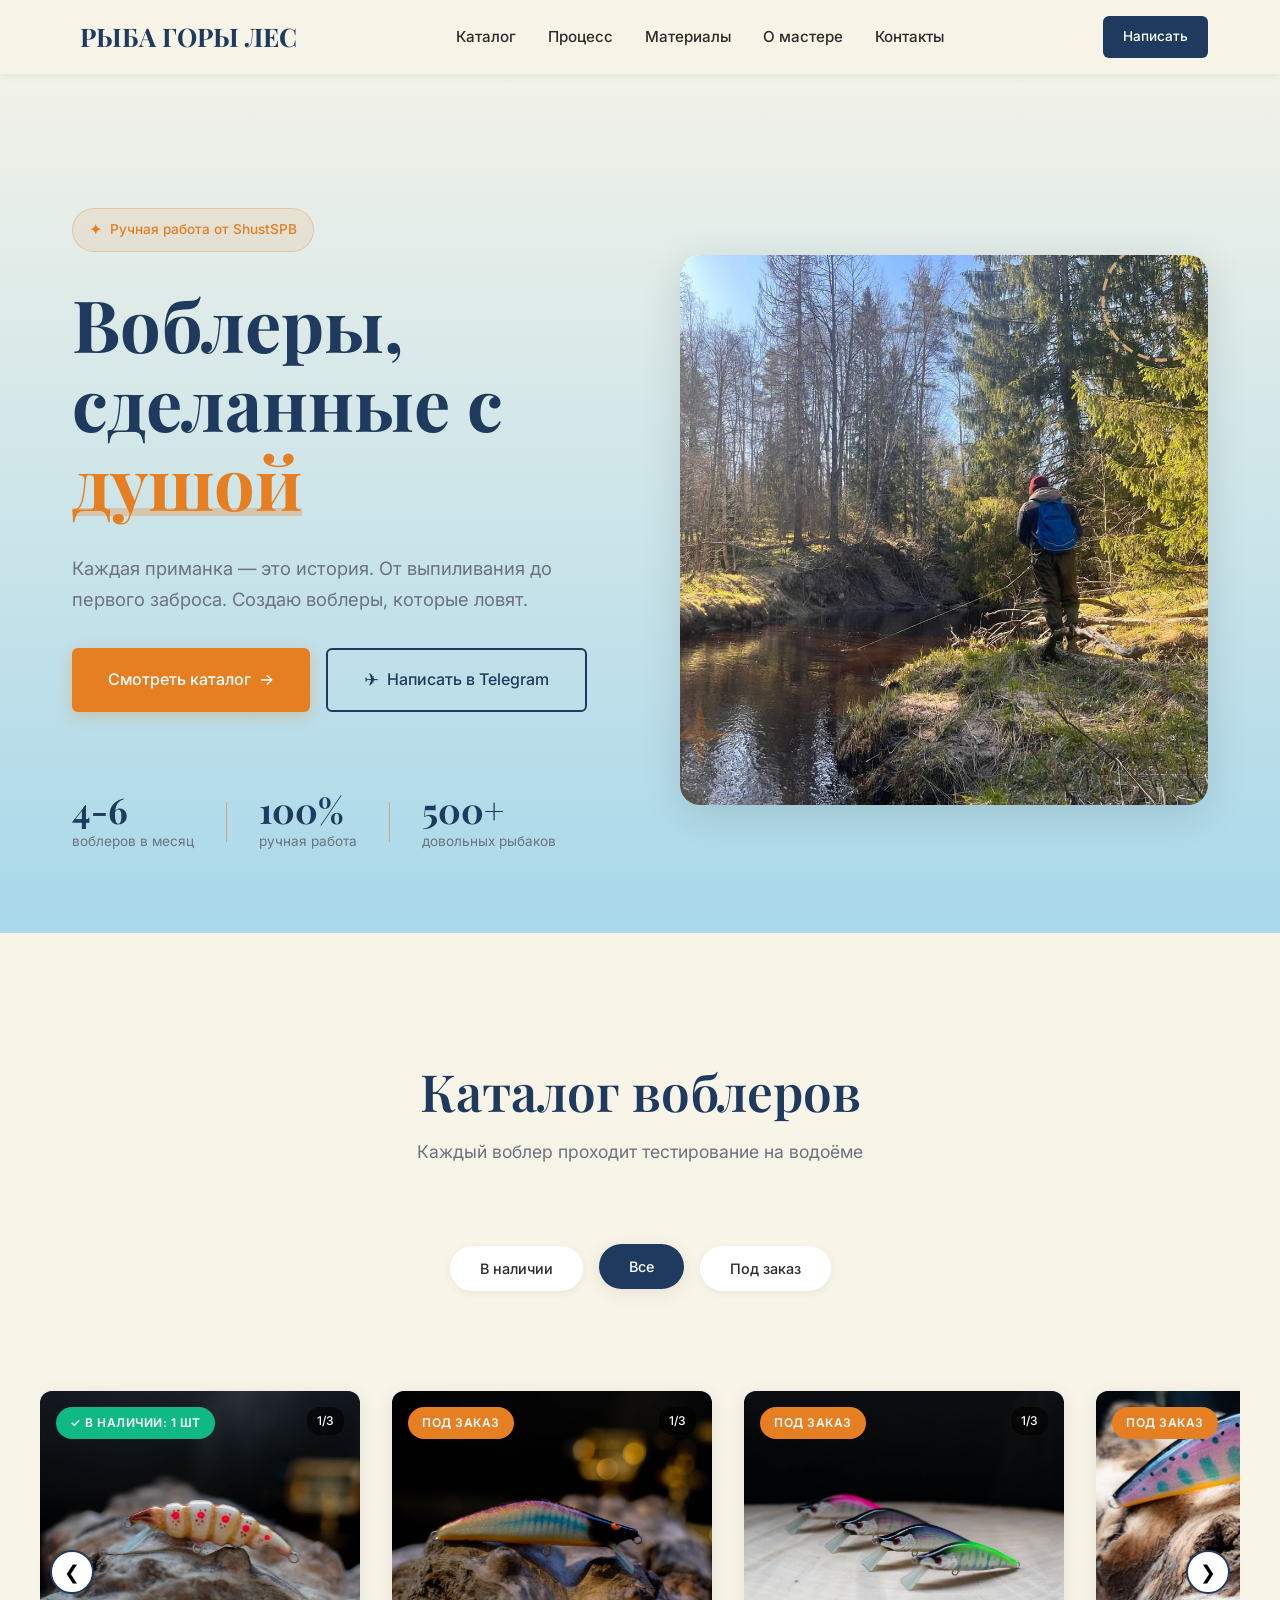
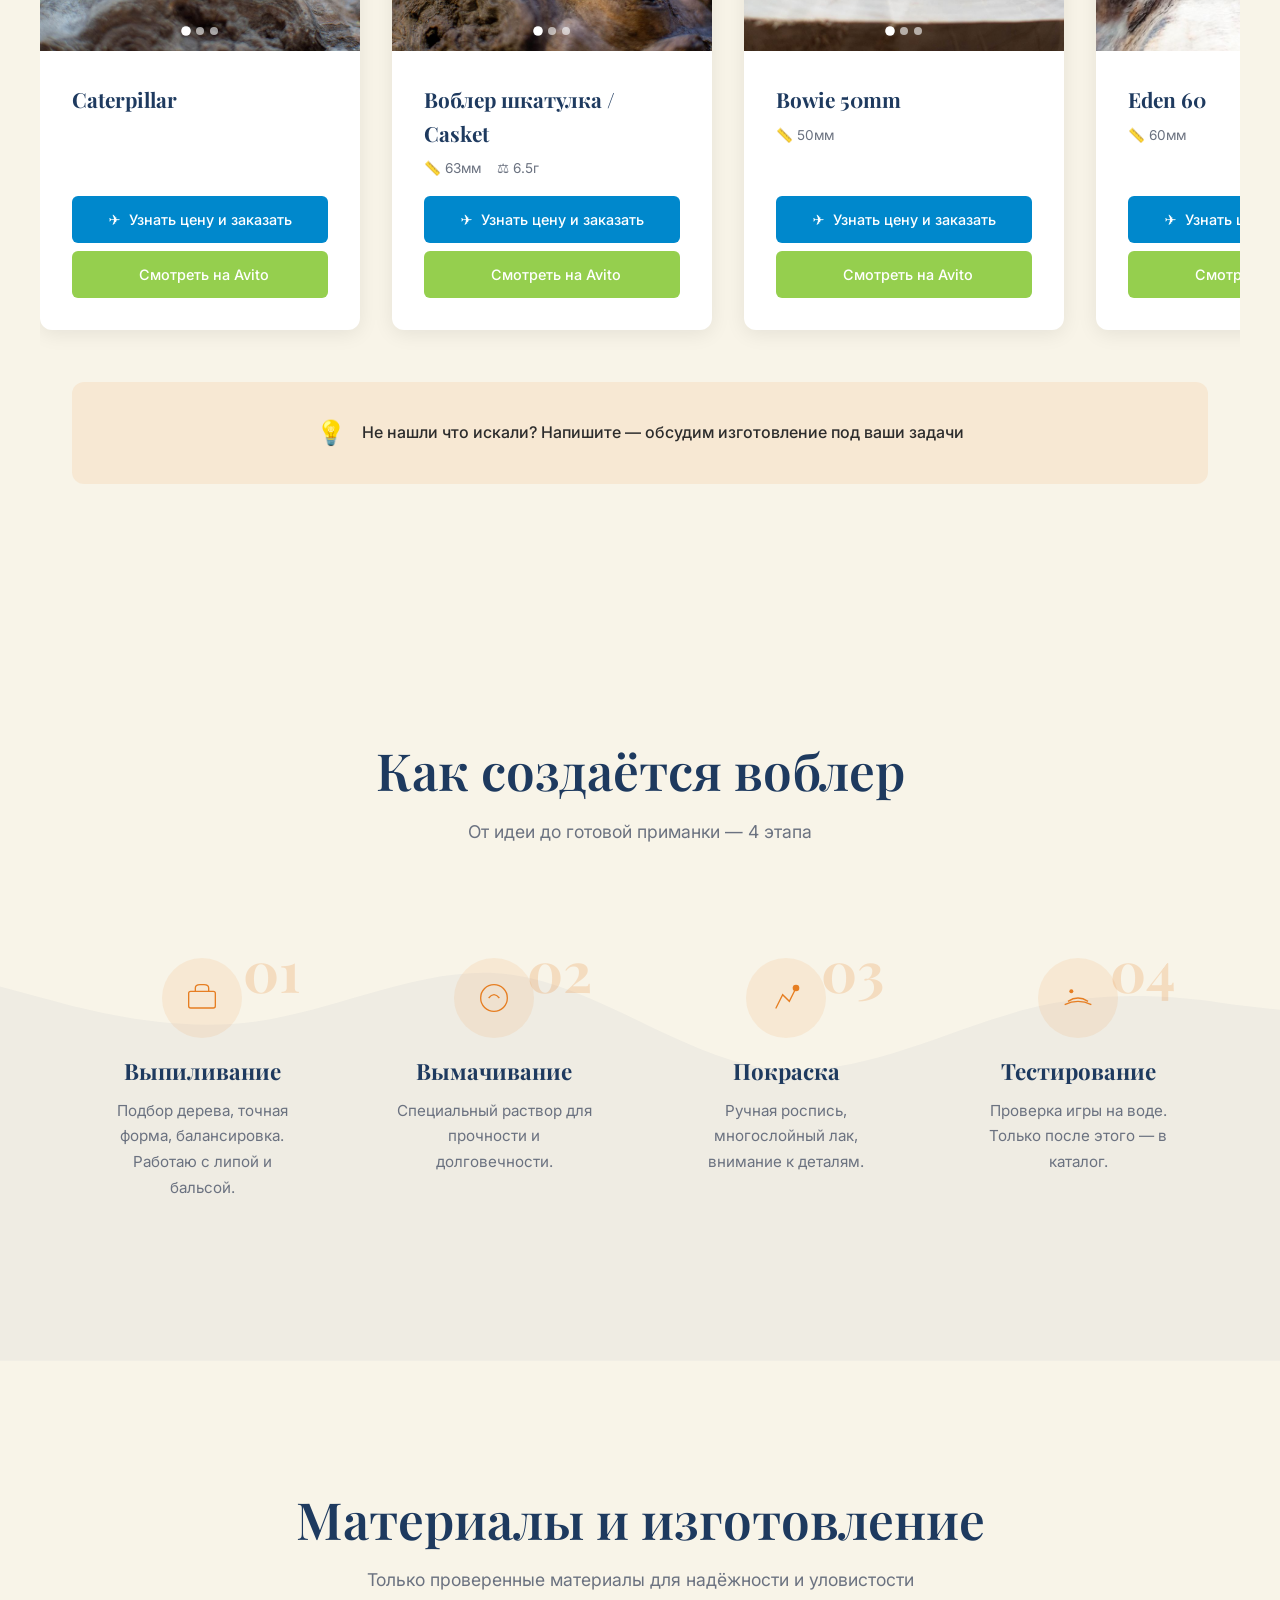
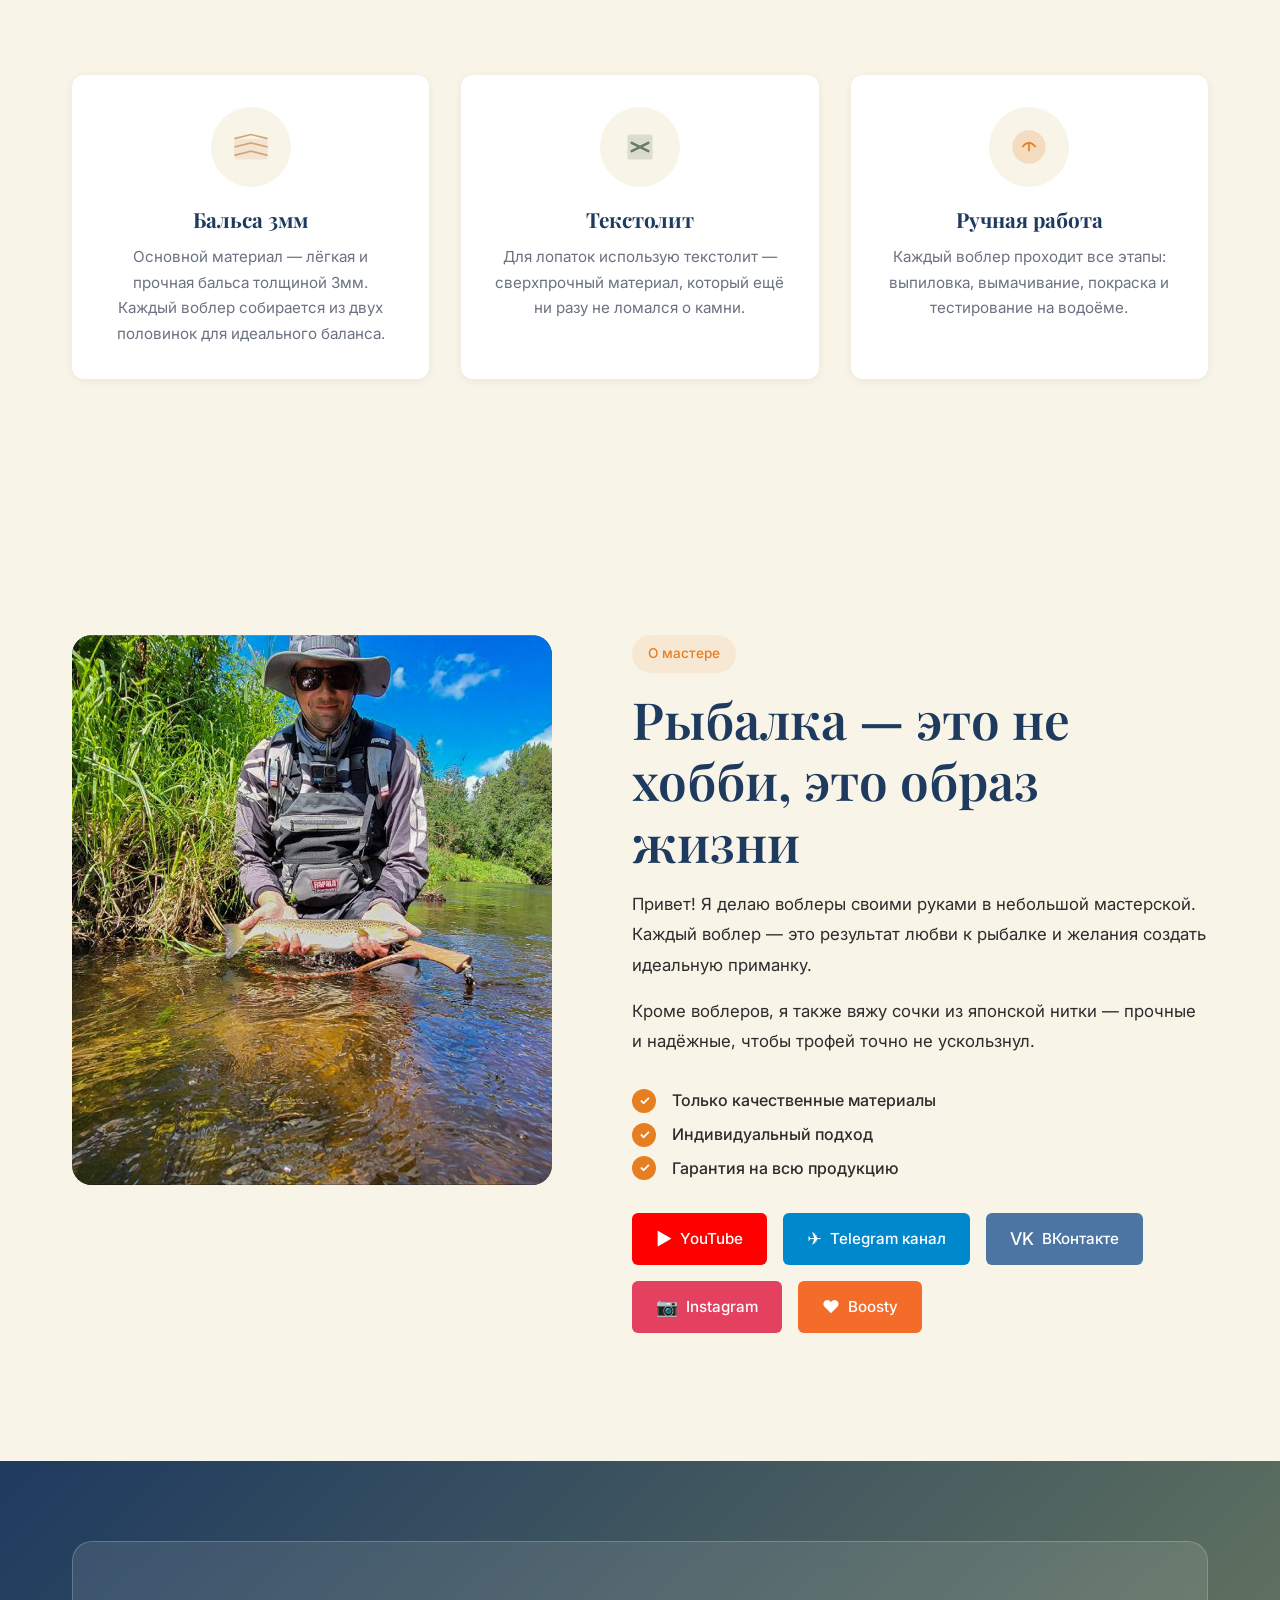
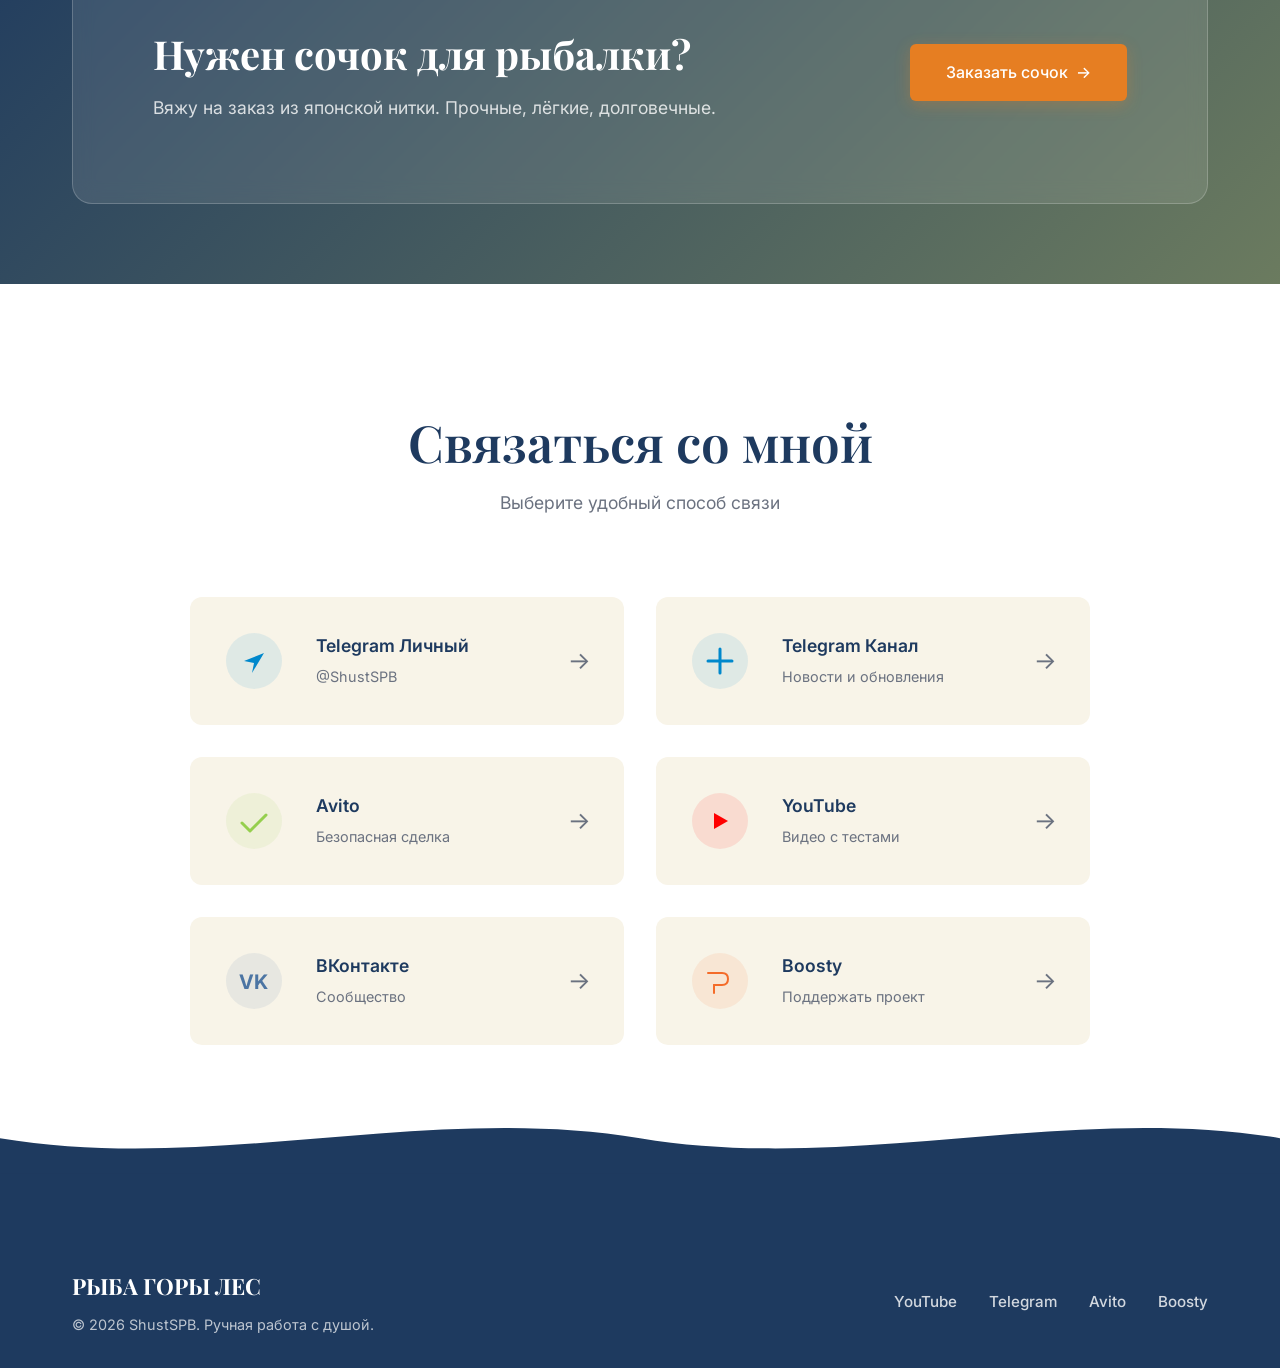
==== commit 078ba153: "summary" ====
--- a/index.html
+++ b/index.html
@@ -114,15 +114,26 @@
 
     <section id="process" class="process fade-in">
         <div class="process__bg">
+            <!-- ИСПРАВЛЕННАЯ ВОЛНА: более пологая и поднятая выше -->
             <svg viewBox="0 0 1440 320" preserveAspectRatio="none" fill="none" xmlns="http://www.w3.org/2000/svg">
-                <path d="M0,224L48,213.3C96,203,192,181,288,181.3C384,181,480,203,576,224C672,245,768,267,864,261.3C960,256,1056,224,1152,208C1248,192,1344,192,1392,192L1440,192L1440,320L1392,320C1344,320,1248,320,1152,320C1056,320,960,320,864,320C768,320,672,320,576,320C480,320,384,320,288,320C192,320,96,320,48,320L0,320Z" fill="#1E3A5F" opacity="0.03"/>
+                <path d="M0,160L48,165C96,170,192,180,288,175C384,170,480,150,576,155C672,160,768,190,864,195C960,200,1056,180,1152,170C1248,160,1344,165,1392,168L1440,170L1440,320L1392,320C1344,320,1248,320,1152,320C1056,320,960,320,864,320C768,320,672,320,576,320C480,320,384,320,288,320C192,320,96,320,48,320L0,320Z" fill="#1E3A5F" opacity="0.04"/>
             </svg>
         </div>
         
-        <!-- Анимированная рыбка -->
-        <div class="swimming-fish">
+        <!-- 3 анимированные рыбки внутри волны -->
+        <div class="swimming-fish fish-1">
             <svg viewBox="0 0 80 40" fill="none" xmlns="http://www.w3.org/2000/svg">
-                <path d="M75 20C75 20 65 25 50 25C35 25 25 20 25 20C25 20 15 15 5 15C5 15 15 10 25 10C35 10 50 5 65 5C75 5 80 10 80 15C80 17 78 19 75 20Z" fill="#E67E22" opacity="0.6"/>
+                <path class="fish-body" d="M75 20C75 20 65 25 50 25C35 25 25 20 25 20C25 20 15 15 5 15C5 15 15 10 25 10C35 10 50 5 65 5C75 5 80 10 80 15C80 17 78 19 75 20Z" fill="#E67E22" opacity="0.8"/>
+            </svg>
+        </div>
+        <div class="swimming-fish fish-2">
+            <svg viewBox="0 0 80 40" fill="none" xmlns="http://www.w3.org/2000/svg">
+                <path class="fish-body" d="M75 20C75 20 65 25 50 25C35 25 25 20 25 20C25 20 15 15 5 15C5 15 15 10 25 10C35 10 50 5 65 5C75 5 80 10 80 15C80 17 78 19 75 20Z" fill="#E67E22" opacity="0.7"/>
+            </svg>
+        </div>
+        <div class="swimming-fish fish-3">
+            <svg viewBox="0 0 80 40" fill="none" xmlns="http://www.w3.org/2000/svg">
+                <path class="fish-body" d="M75 20C75 20 65 25 50 25C35 25 25 20 25 20C25 20 15 15 5 15C5 15 15 10 25 10C35 10 50 5 65 5C75 5 80 10 80 15C80 17 78 19 75 20Z" fill="#E67E22" opacity="0.6"/>
             </svg>
         </div>
         
--- a/css/style.css
+++ b/css/style.css
@@ -133,12 +133,12 @@
     transition: var(--transition); display: block; border-radius: 2px;
 }
 
-/* ===== Mobile Menu (ИСПРАВЛЕНО) ===== */
+/* ===== Mobile Menu ===== */
 .nav--active {
     display: flex !important;
     flex-direction: column;
     position: fixed;
-    top: 70px; /* Отступ под шапку */
+    top: 70px; 
     left: 0; right: 0;
     background: rgba(248, 244, 232, 0.98);
     backdrop-filter: blur(10px);
@@ -420,12 +420,12 @@
 .note__icon { font-size: 1.5rem; }
 .catalog__note p { color: var(--color-text); font-weight: 500; }
 
-/* ===== Process Section ===== */
+/* ===== Process Section (ИСПРАВЛЕНО) ===== */
 .process { 
     position: relative; 
     padding: var(--spacing-xl) 0; 
     background: var(--color-bg);
-    overflow: hidden;
+    overflow: visible !important;
 }
 .process__bg {
     position: absolute;
@@ -438,7 +438,7 @@
 }
 .process-steps {
     display: grid; grid-template-columns: repeat(auto-fit, minmax(240px, 1fr));
-    gap: var(--spacing-md); position: relative; z-index: 1;
+    gap: var(--spacing-md); position: relative; z-index: 2; /* Текст поверх рыбок */
 }
 .process-step { text-align: center; padding: var(--spacing-md); position: relative; }
 .process-step__icon {
@@ -457,6 +457,59 @@
     margin-bottom: var(--spacing-xs); color: var(--color-dark);
 }
 .process-step__text { font-size: 0.95rem; color: var(--color-text-light); line-height: 1.7; }
+
+/* ===== Swimming Fish Animation (ИСПРАВЛЕНО - рыбки внутри серой волны) ===== */
+.swimming-fish {
+    position: absolute;
+    width: 70px;
+    height: 35px;
+    z-index: 1; /* Под текстом, но над фоном */
+    pointer-events: none;
+}
+
+.fish-1 {
+    top: 65%; /* Опущено ниже */
+    left: -100px;
+    animation: swimRight 20s linear infinite, wiggle 0.4s ease-in-out infinite;
+    opacity: 0.9;
+    mix-blend-mode: multiply;
+}
+
+.fish-2 {
+    top: 75%; /* Ещё ниже */
+    left: -100px;
+    animation: swimRight 28s linear infinite, wiggle 0.5s ease-in-out infinite;
+    animation-delay: -8s;
+    opacity: 0.8;
+    transform: scale(0.9);
+    mix-blend-mode: multiply;
+}
+
+.fish-3 {
+    top: 80%; /* Самая нижняя */
+    right: -100px;
+    left: auto;
+    animation: swimLeft 22s linear infinite, wiggle 0.45s ease-in-out infinite;
+    animation-delay: -4s;
+    opacity: 0.85;
+    transform: scale(1.1) scaleX(-1);
+    mix-blend-mode: multiply;
+}
+
+@keyframes swimRight {
+    0% { transform: translateX(0); }
+    100% { transform: translateX(calc(100vw + 200px)); }
+}
+
+@keyframes swimLeft {
+    0% { transform: translateX(0) scaleX(-1); }
+    100% { transform: translateX(calc(100vw + 200px)) scaleX(-1); }
+}
+
+@keyframes wiggle {
+    0%, 100% { margin-top: 0; }
+    50% { margin-top: -4px; }
+}
 
 /* ===== Materials Section ===== */
 .materials { padding: var(--spacing-xl) 0; background: var(--color-bg); }
@@ -660,32 +713,9 @@
     
     .products-slider .product-card { flex: 0 0 85vw; }
     .slider-nav { width: 36px; height: 36px; font-size: 1rem; }
-}
-/* ===== Swimming Fish Animation ===== */
-.swimming-fish {
-    position: absolute;
-    top: 40%;
-    left: -100px;
-    width: 80px;
-    height: 40px;
-    z-index: 1;
-    animation: swimAcross 15s linear infinite;
-    pointer-events: none;
-}
-
-@keyframes swimAcross {
-    0% {
-        transform: translateX(0) translateY(0);
-        opacity: 0;
-    }
-    10% {
-        opacity: 0.6;
-    }
-    90% {
-        opacity: 0.6;
-    }
-    100% {
-        transform: translateX(calc(100vw + 100px)) translateY(-20px);
-        opacity: 0;
+    
+    .swimming-fish {
+        width: 50px;
+        height: 25px;
     }
 }
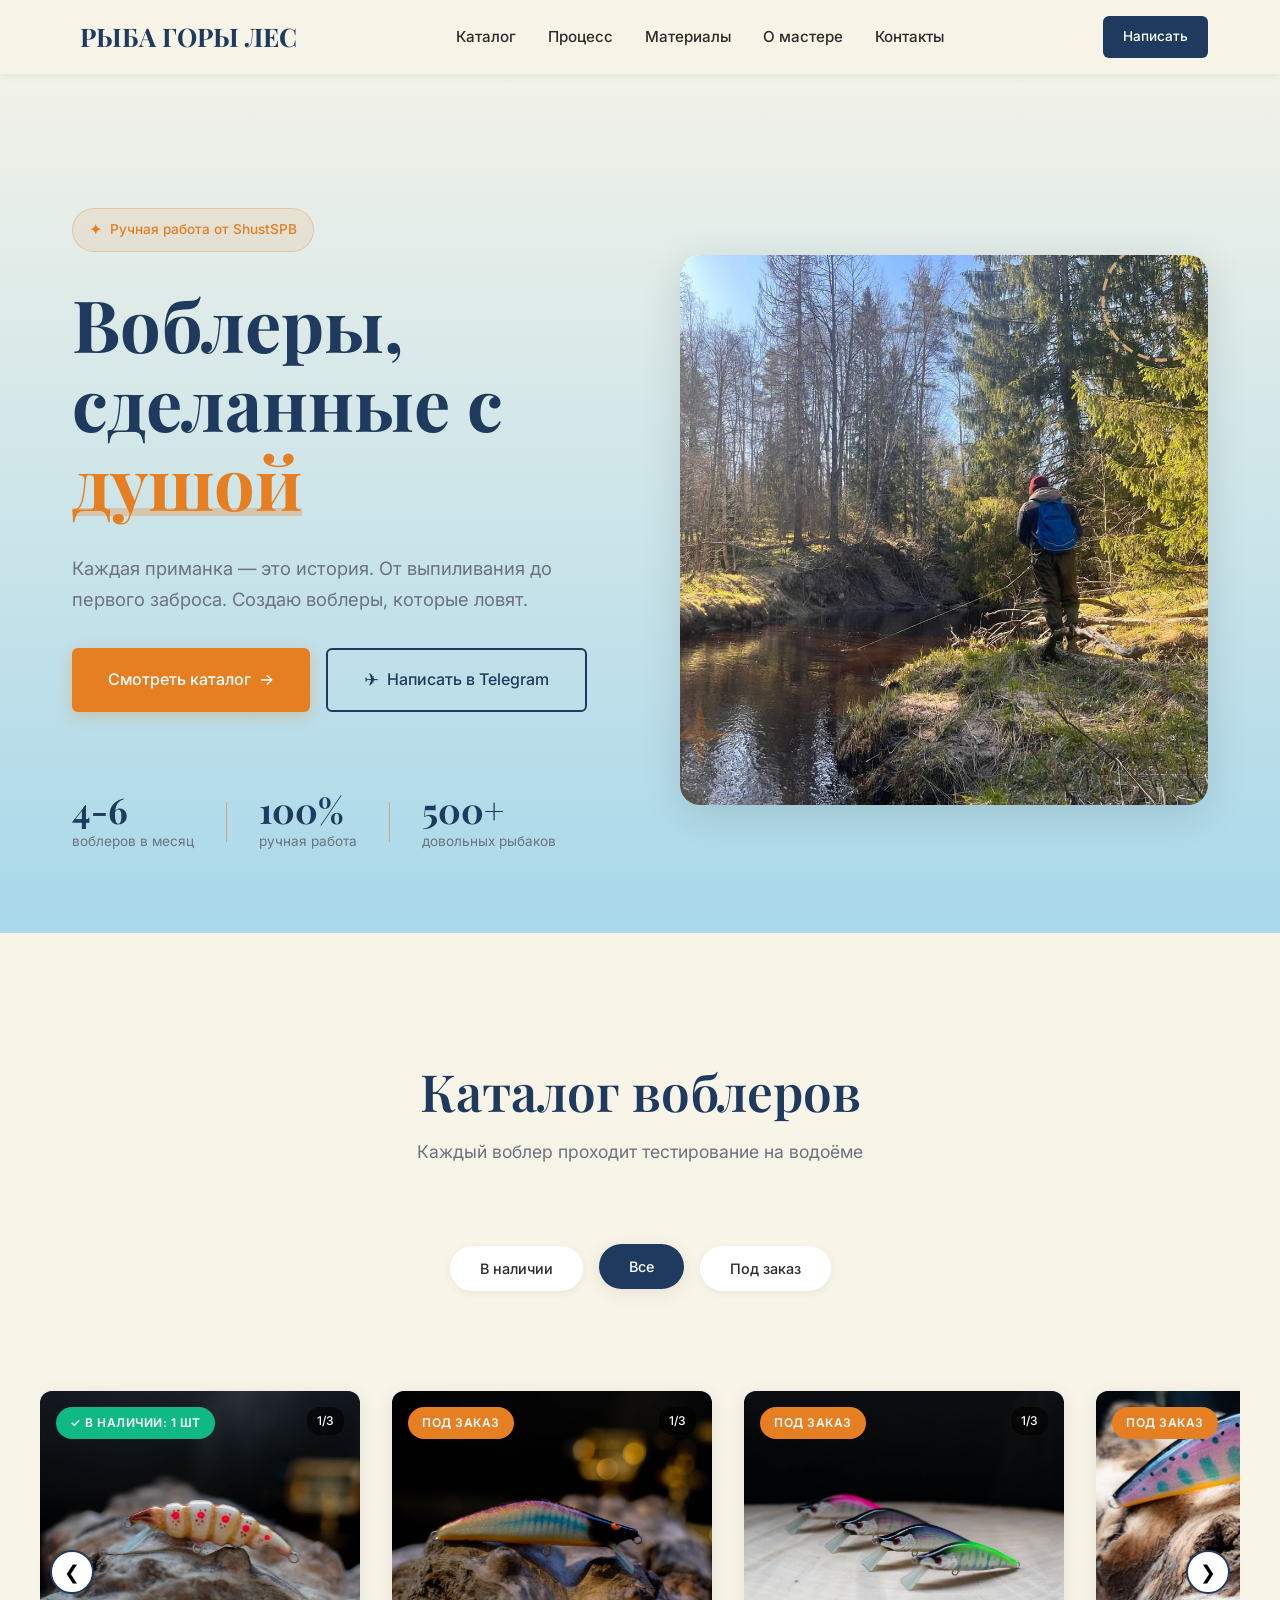
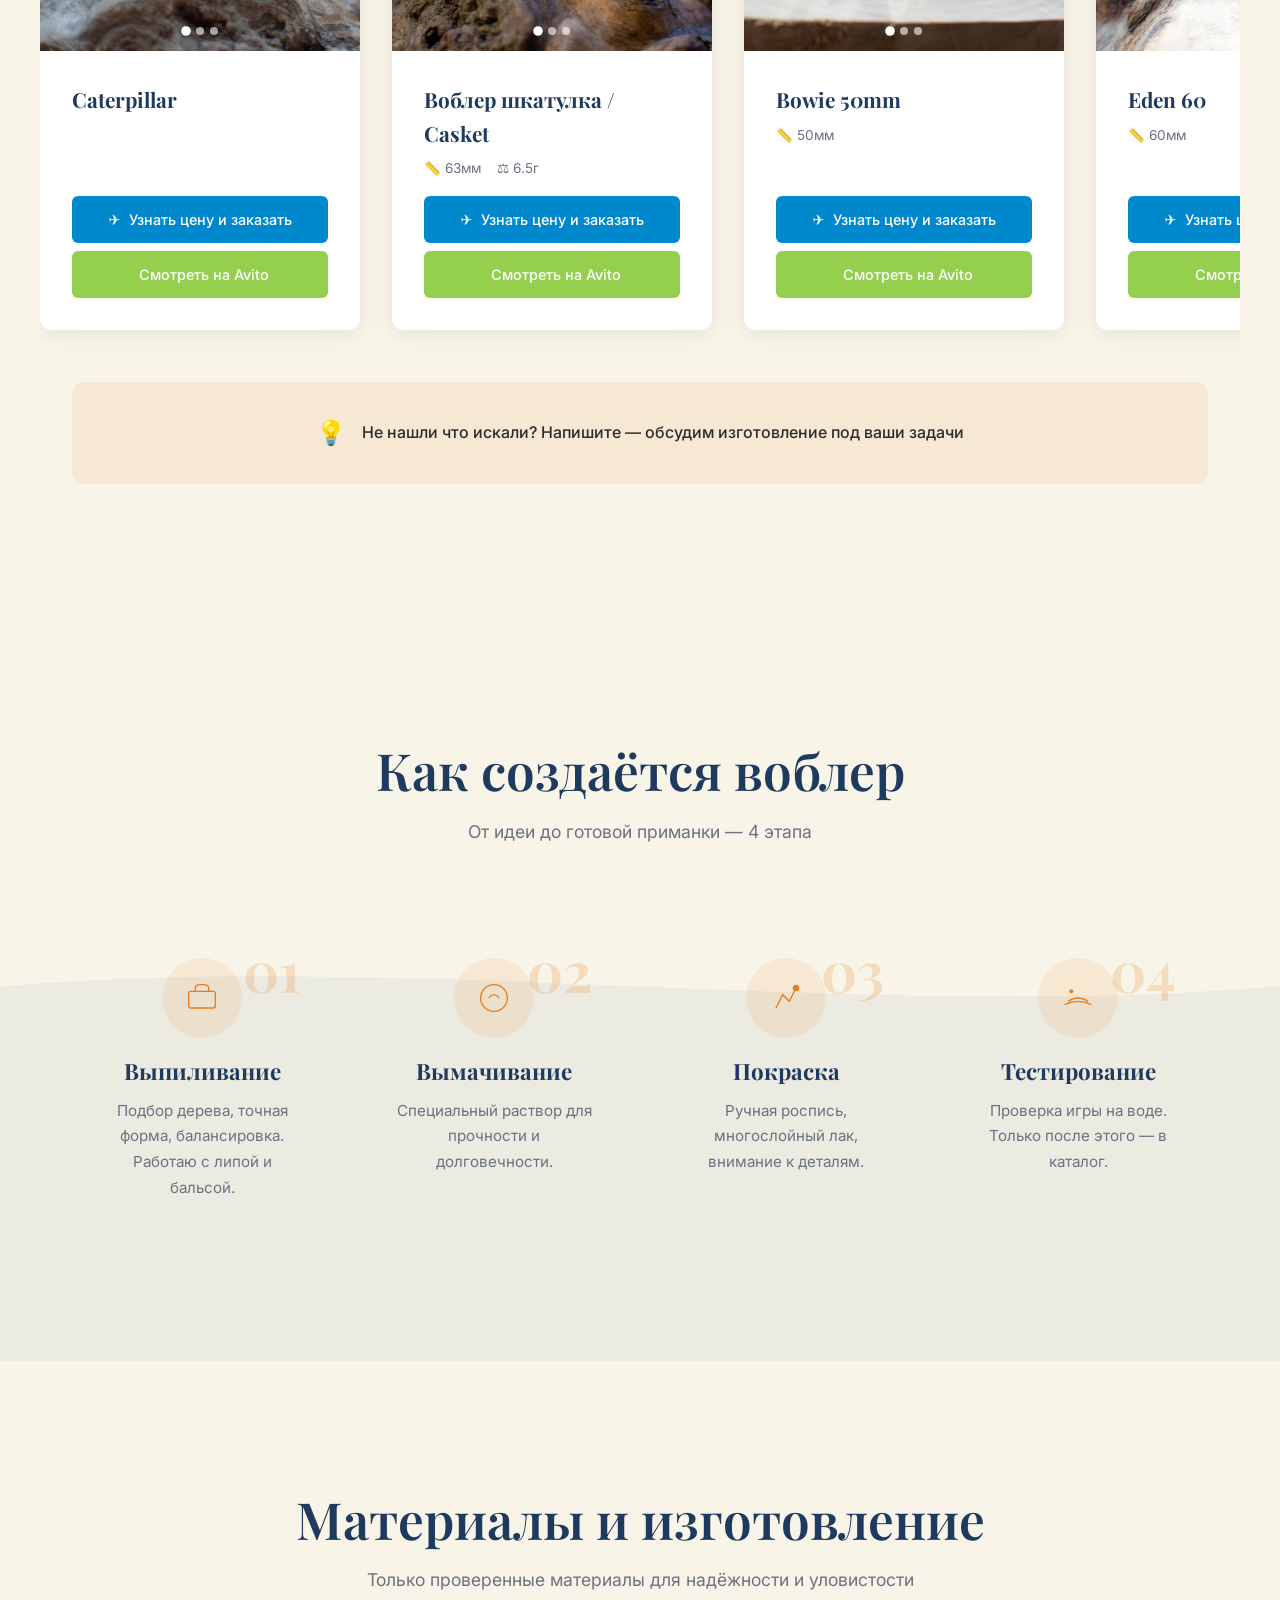
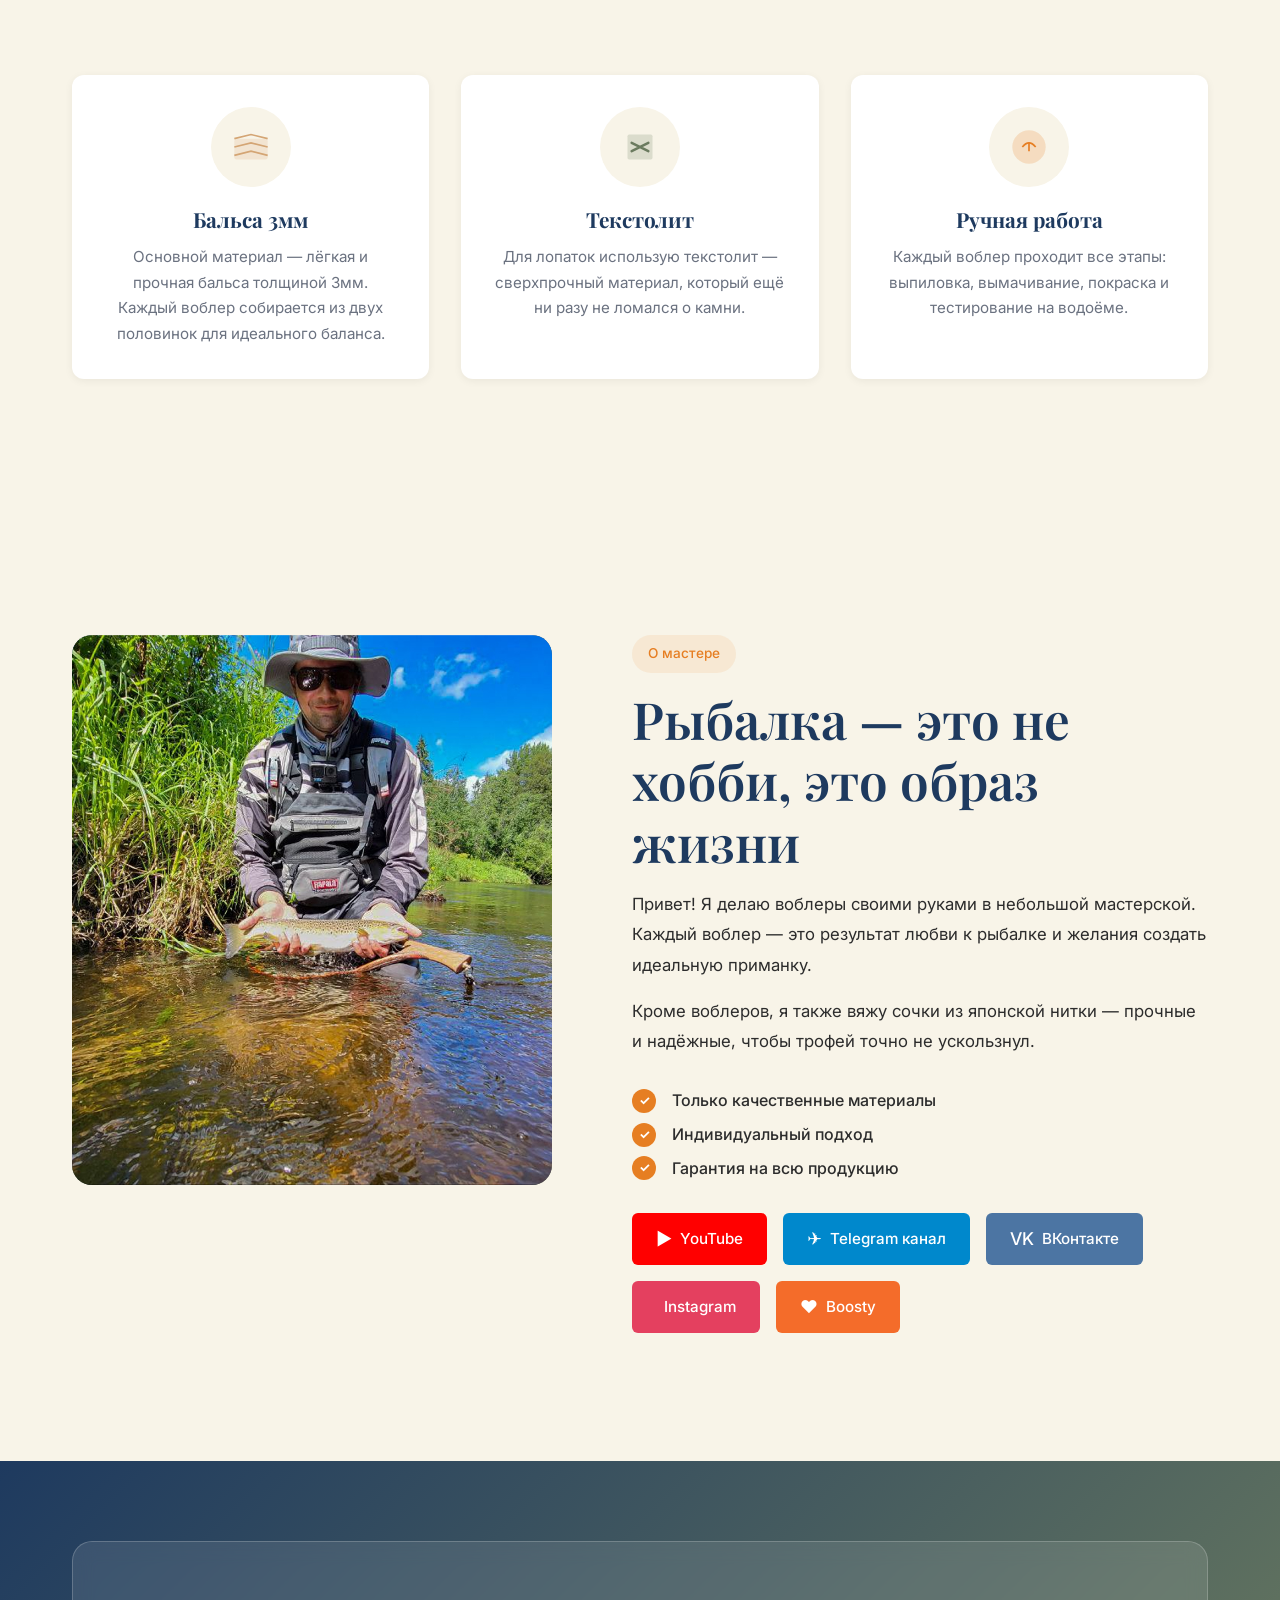
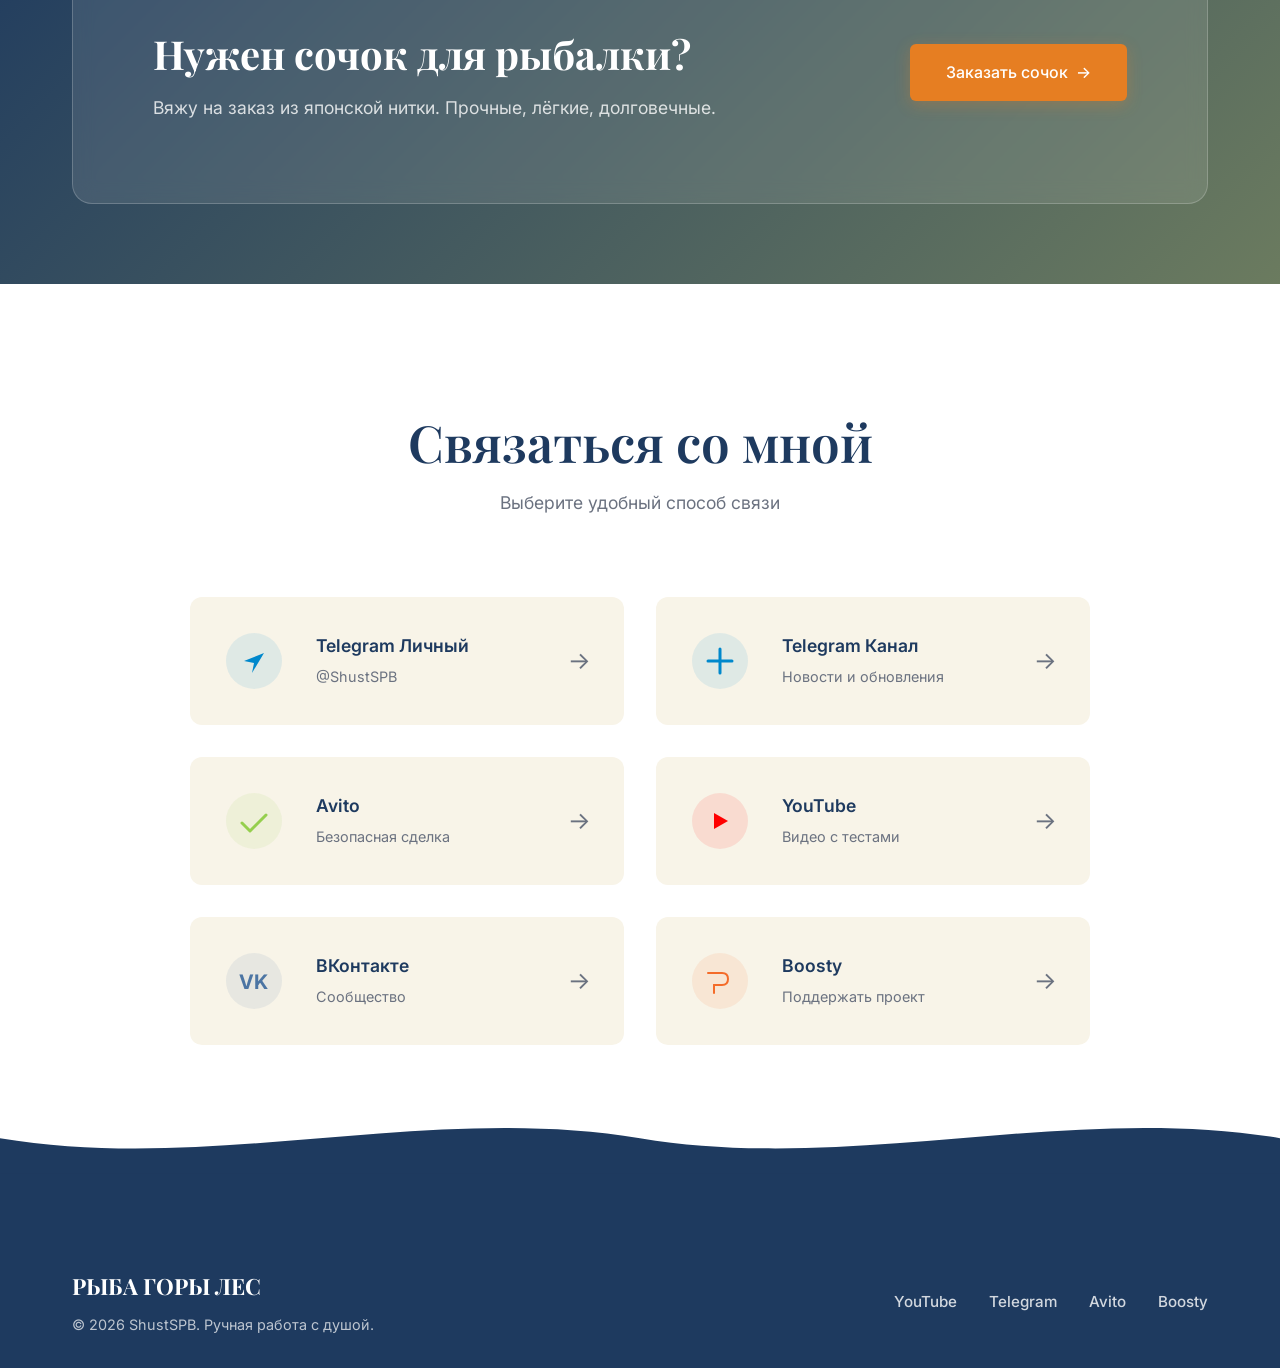
==== commit 773297a3: "summary" ====
--- a/index.html
+++ b/index.html
@@ -114,26 +114,26 @@
 
     <section id="process" class="process fade-in">
         <div class="process__bg">
-            <!-- ИСПРАВЛЕННАЯ ВОЛНА: более пологая и поднятая выше -->
+            <!-- ИСПРАВЛЕННАЯ ПОЛОГАЯ ВОЛНА -->
             <svg viewBox="0 0 1440 320" preserveAspectRatio="none" fill="none" xmlns="http://www.w3.org/2000/svg">
-                <path d="M0,160L48,165C96,170,192,180,288,175C384,170,480,150,576,155C672,160,768,190,864,195C960,200,1056,180,1152,170C1248,160,1344,165,1392,168L1440,170L1440,320L1392,320C1344,320,1248,320,1152,320C1056,320,960,320,864,320C768,320,672,320,576,320C480,320,384,320,288,320C192,320,96,320,48,320L0,320Z" fill="#1E3A5F" opacity="0.04"/>
+                <path d="M0,160 C480,145 960,175 1440,160 V320 H0 Z" fill="#1E3A5F" opacity="0.05"/>
             </svg>
         </div>
         
-        <!-- 3 анимированные рыбки внутри волны -->
+        <!-- 3 анимированные рыбки -->
         <div class="swimming-fish fish-1">
             <svg viewBox="0 0 80 40" fill="none" xmlns="http://www.w3.org/2000/svg">
-                <path class="fish-body" d="M75 20C75 20 65 25 50 25C35 25 25 20 25 20C25 20 15 15 5 15C5 15 15 10 25 10C35 10 50 5 65 5C75 5 80 10 80 15C80 17 78 19 75 20Z" fill="#E67E22" opacity="0.8"/>
+                <path d="M75 20C75 20 65 25 50 25C35 25 25 20 25 20C25 20 15 15 5 15C5 15 15 10 25 10C35 10 50 5 65 5C75 5 80 10 80 15C80 17 78 19 75 20Z" fill="#E67E22" opacity="0.8"/>
             </svg>
         </div>
         <div class="swimming-fish fish-2">
             <svg viewBox="0 0 80 40" fill="none" xmlns="http://www.w3.org/2000/svg">
-                <path class="fish-body" d="M75 20C75 20 65 25 50 25C35 25 25 20 25 20C25 20 15 15 5 15C5 15 15 10 25 10C35 10 50 5 65 5C75 5 80 10 80 15C80 17 78 19 75 20Z" fill="#E67E22" opacity="0.7"/>
+                <path d="M75 20C75 20 65 25 50 25C35 25 25 20 25 20C25 20 15 15 5 15C5 15 15 10 25 10C35 10 50 5 65 5C75 5 80 10 80 15C80 17 78 19 75 20Z" fill="#E67E22" opacity="0.7"/>
             </svg>
         </div>
         <div class="swimming-fish fish-3">
             <svg viewBox="0 0 80 40" fill="none" xmlns="http://www.w3.org/2000/svg">
-                <path class="fish-body" d="M75 20C75 20 65 25 50 25C35 25 25 20 25 20C25 20 15 15 5 15C5 15 15 10 25 10C35 10 50 5 65 5C75 5 80 10 80 15C80 17 78 19 75 20Z" fill="#E67E22" opacity="0.6"/>
+                <path d="M75 20C75 20 65 25 50 25C35 25 25 20 25 20C25 20 15 15 5 15C5 15 15 10 25 10C35 10 50 5 65 5C75 5 80 10 80 15C80 17 78 19 75 20Z" fill="#E67E22" opacity="0.6"/>
             </svg>
         </div>
         
@@ -205,7 +205,7 @@
                     <a href="https://www.youtube.com/@ShustSPB" target="_blank" class="social-link social-link--youtube"><span class="social-link__icon">▶</span><span>YouTube</span></a>
                     <a href="https://t.me/lllykaboy" target="_blank" class="social-link social-link--telegram"><span class="social-link__icon">✈</span><span>Telegram канал</span></a>
                     <a href="https://vk.com/club234679869" target="_blank" class="social-link social-link--vk"><span class="social-link__icon">VK</span><span>ВКонтакте</span></a>
-                    <a href="https://www.instagram.com/lllyka_boy/" target="_blank" class="social-link social-link--instagram"><span class="social-link__icon">📷</span><span>Instagram</span></a>
+                    <a href="https://www.instagram.com/lllyka_boy/" target="_blank" class="social-link social-link--instagram"><span class="social-link__icon"></span><span>Instagram</span></a>
                     <a href="https://boosty.to/shustspb" target="_blank" class="social-link social-link--boosty"><span class="social-link__icon">❤</span><span>Boosty</span></a>
                 </div>
             </div>
--- a/css/style.css
+++ b/css/style.css
@@ -438,7 +438,7 @@
 }
 .process-steps {
     display: grid; grid-template-columns: repeat(auto-fit, minmax(240px, 1fr));
-    gap: var(--spacing-md); position: relative; z-index: 2; /* Текст поверх рыбок */
+    gap: var(--spacing-md); position: relative; z-index: 2;
 }
 .process-step { text-align: center; padding: var(--spacing-md); position: relative; }
 .process-step__icon {
@@ -458,42 +458,40 @@
 }
 .process-step__text { font-size: 0.95rem; color: var(--color-text-light); line-height: 1.7; }
 
-/* ===== Swimming Fish Animation (ИСПРАВЛЕНО - рыбки внутри серой волны) ===== */
+/* ===== Swimming Fish Animation (ИСПРАВЛЕНО ДЛЯ МОБИЛЬНЫХ) ===== */
 .swimming-fish {
     position: absolute;
     width: 70px;
     height: 35px;
-    z-index: 1; /* Под текстом, но над фоном */
+    z-index: 1;
     pointer-events: none;
+    will-change: transform;
 }
 
 .fish-1 {
-    top: 65%; /* Опущено ниже */
+    top: 68%;
     left: -100px;
     animation: swimRight 20s linear infinite, wiggle 0.4s ease-in-out infinite;
-    opacity: 0.9;
-    mix-blend-mode: multiply;
+    opacity: 0.85;
 }
 
 .fish-2 {
-    top: 75%; /* Ещё ниже */
+    top: 74%;
     left: -100px;
     animation: swimRight 28s linear infinite, wiggle 0.5s ease-in-out infinite;
     animation-delay: -8s;
-    opacity: 0.8;
-    transform: scale(0.9);
-    mix-blend-mode: multiply;
+    opacity: 0.75;
+    transform: scale(0.85);
 }
 
 .fish-3 {
-    top: 80%; /* Самая нижняя */
+    top: 78%;
     right: -100px;
     left: auto;
     animation: swimLeft 22s linear infinite, wiggle 0.45s ease-in-out infinite;
     animation-delay: -4s;
-    opacity: 0.85;
+    opacity: 0.8;
     transform: scale(1.1) scaleX(-1);
-    mix-blend-mode: multiply;
 }
 
 @keyframes swimRight {
@@ -508,7 +506,7 @@
 
 @keyframes wiggle {
     0%, 100% { margin-top: 0; }
-    50% { margin-top: -4px; }
+    50% { margin-top: -3px; }
 }
 
 /* ===== Materials Section ===== */
@@ -714,8 +712,12 @@
     .products-slider .product-card { flex: 0 0 85vw; }
     .slider-nav { width: 36px; height: 36px; font-size: 1rem; }
     
+    /* Исправление рыбок для мобильных */
     .swimming-fish {
         width: 50px;
         height: 25px;
     }
+    .fish-1 { top: 70%; }
+    .fish-2 { top: 76%; }
+    .fish-3 { top: 80%; }
 }
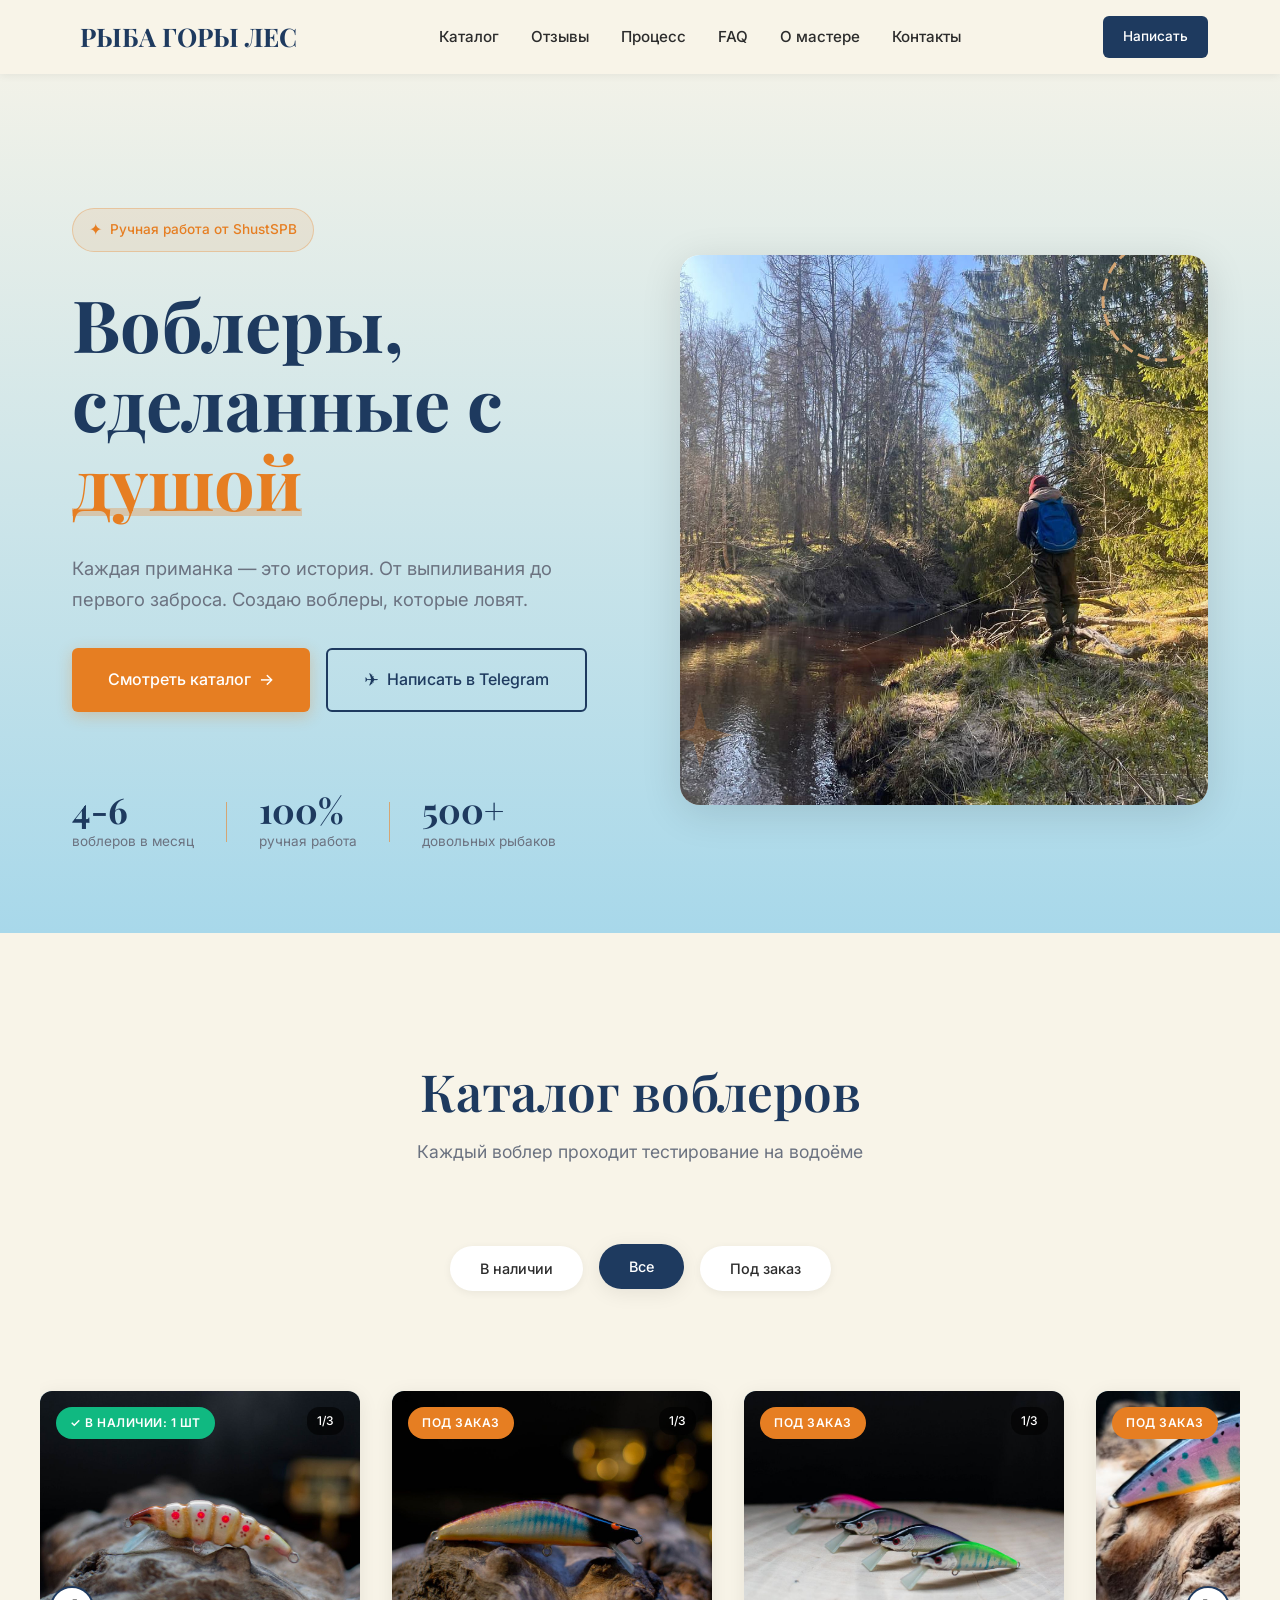
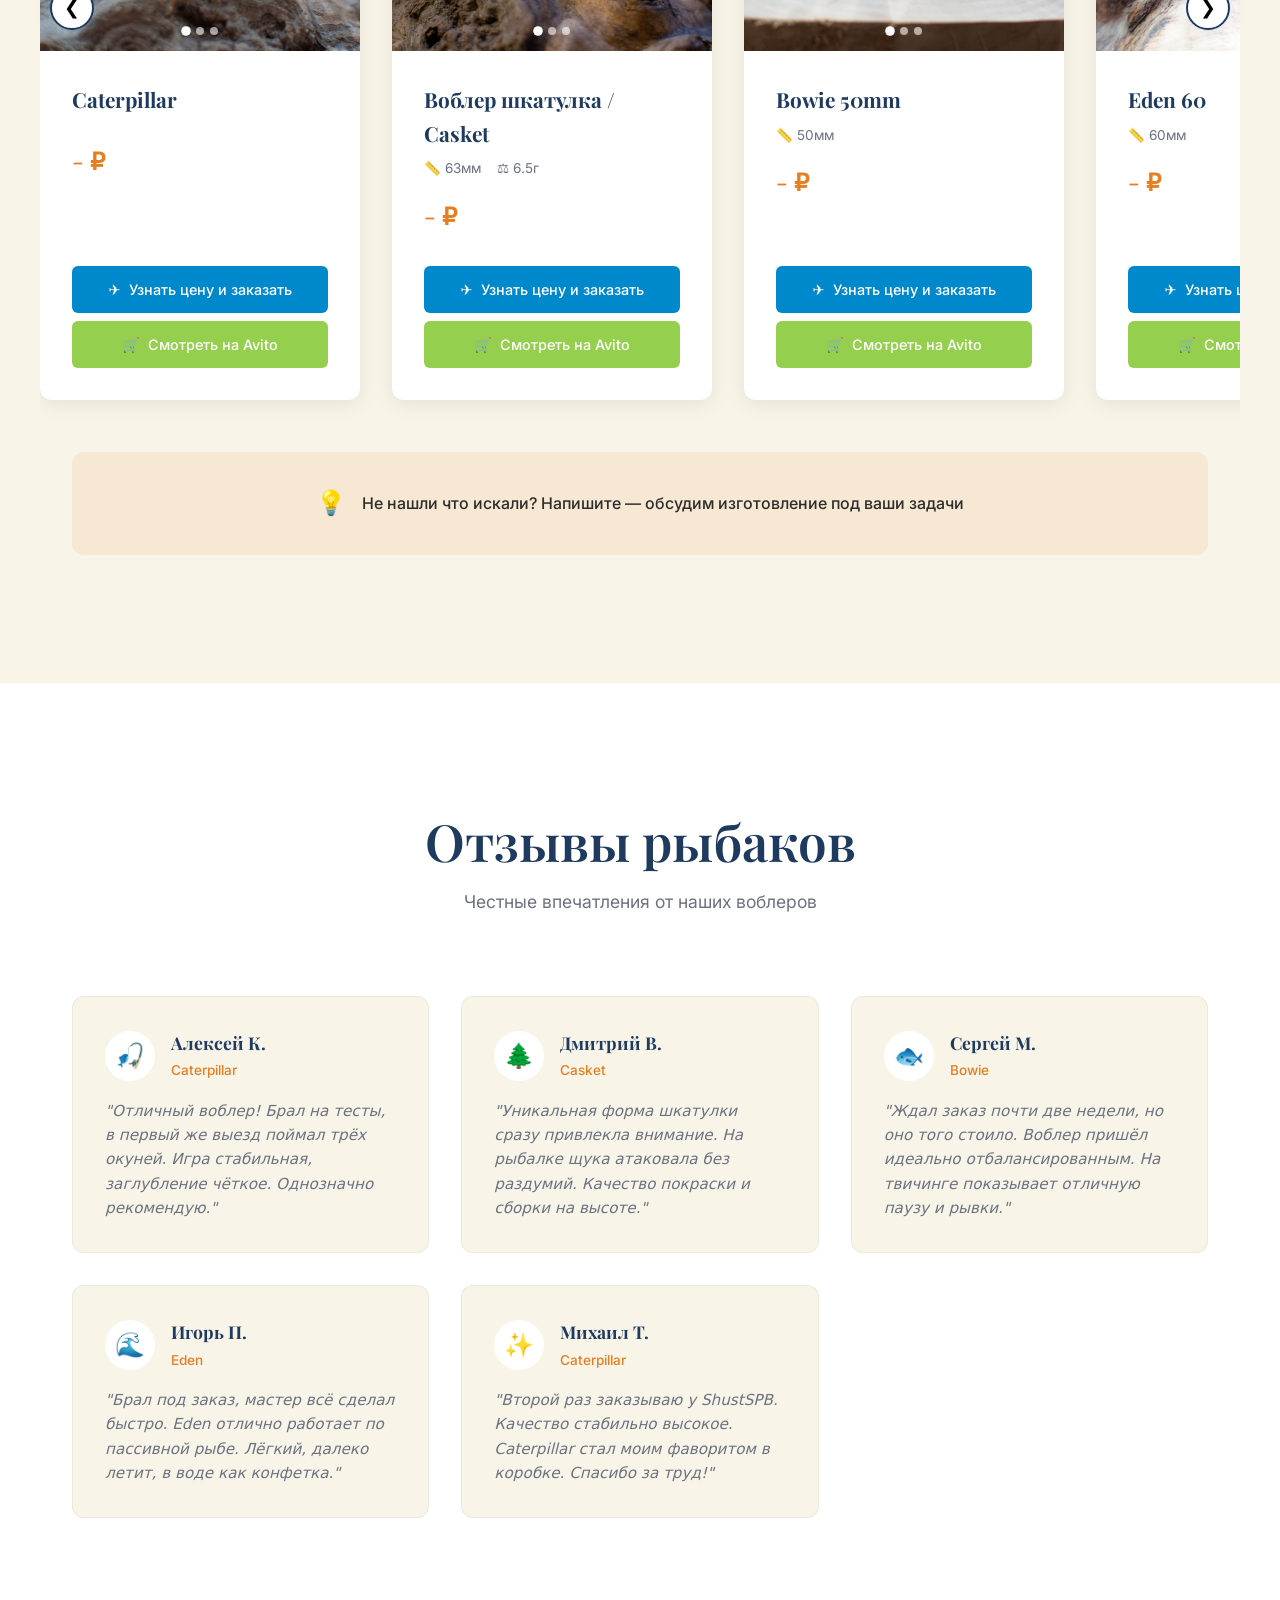
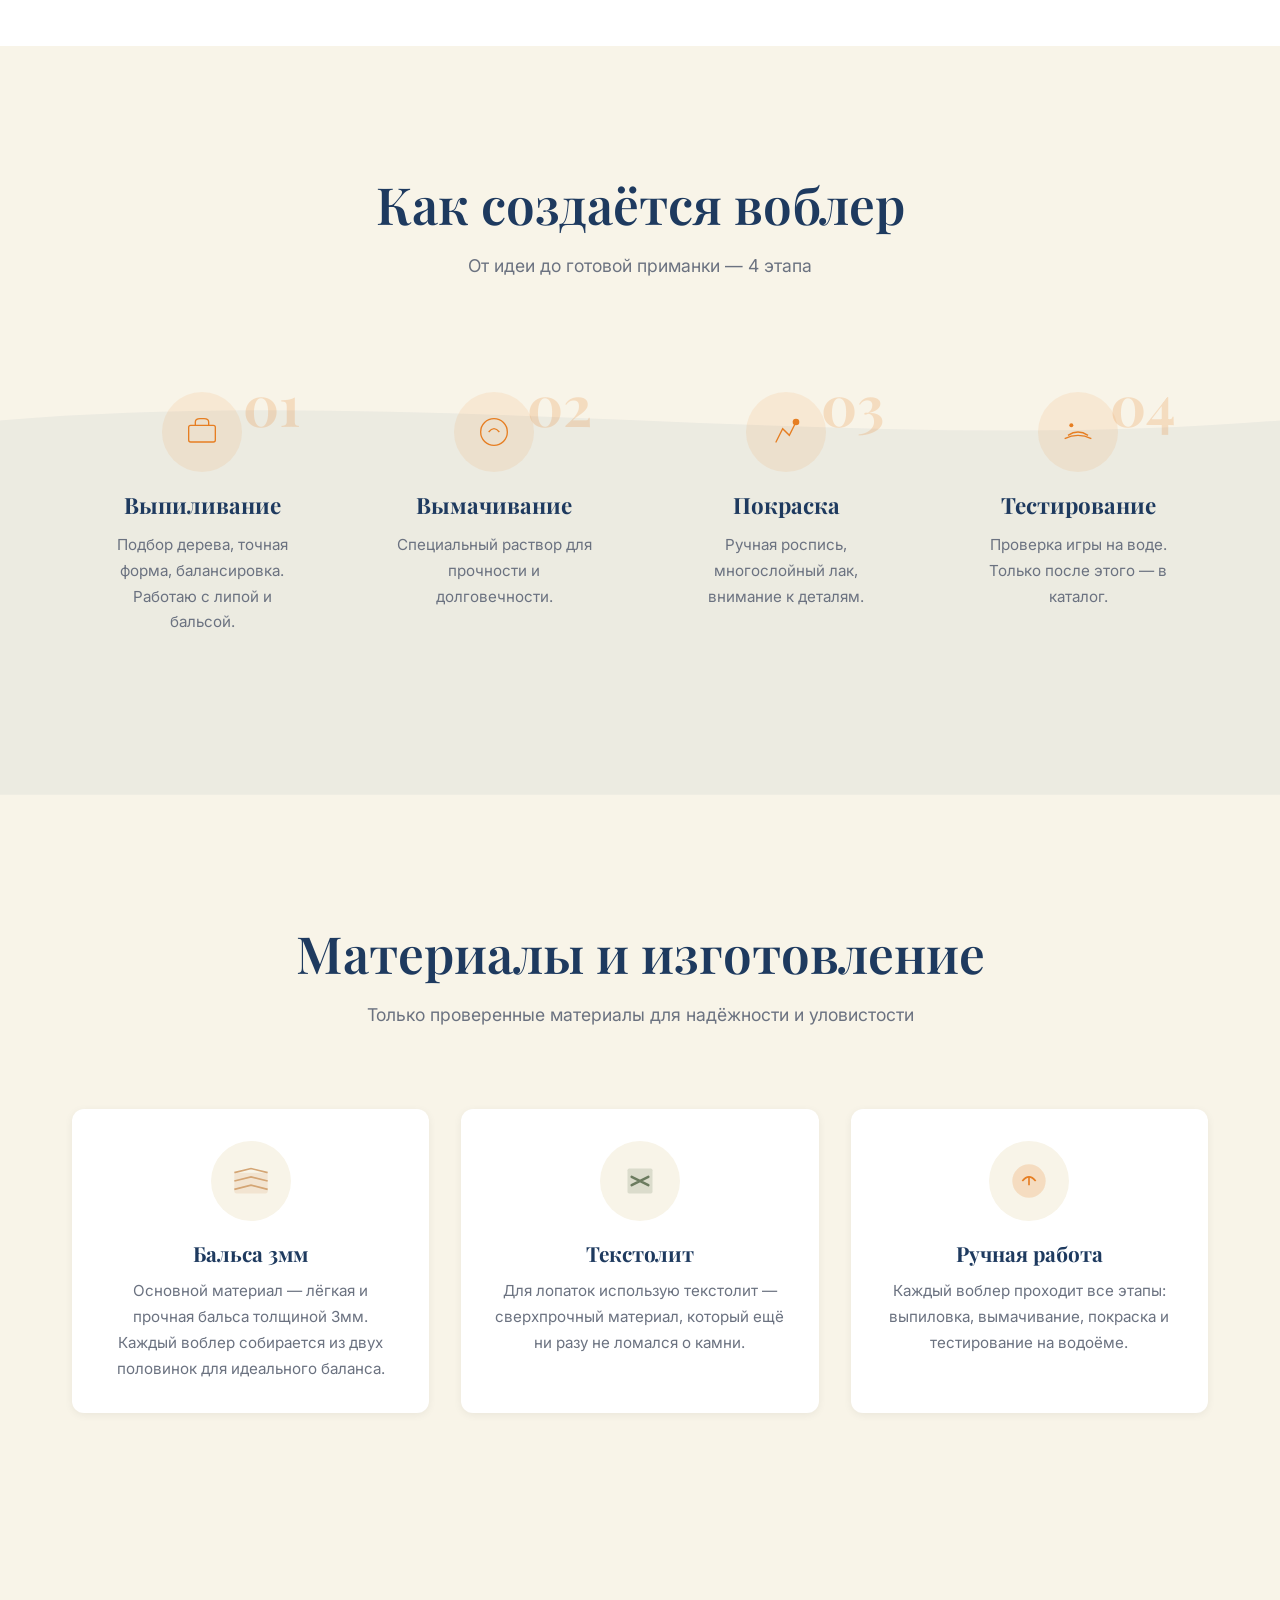
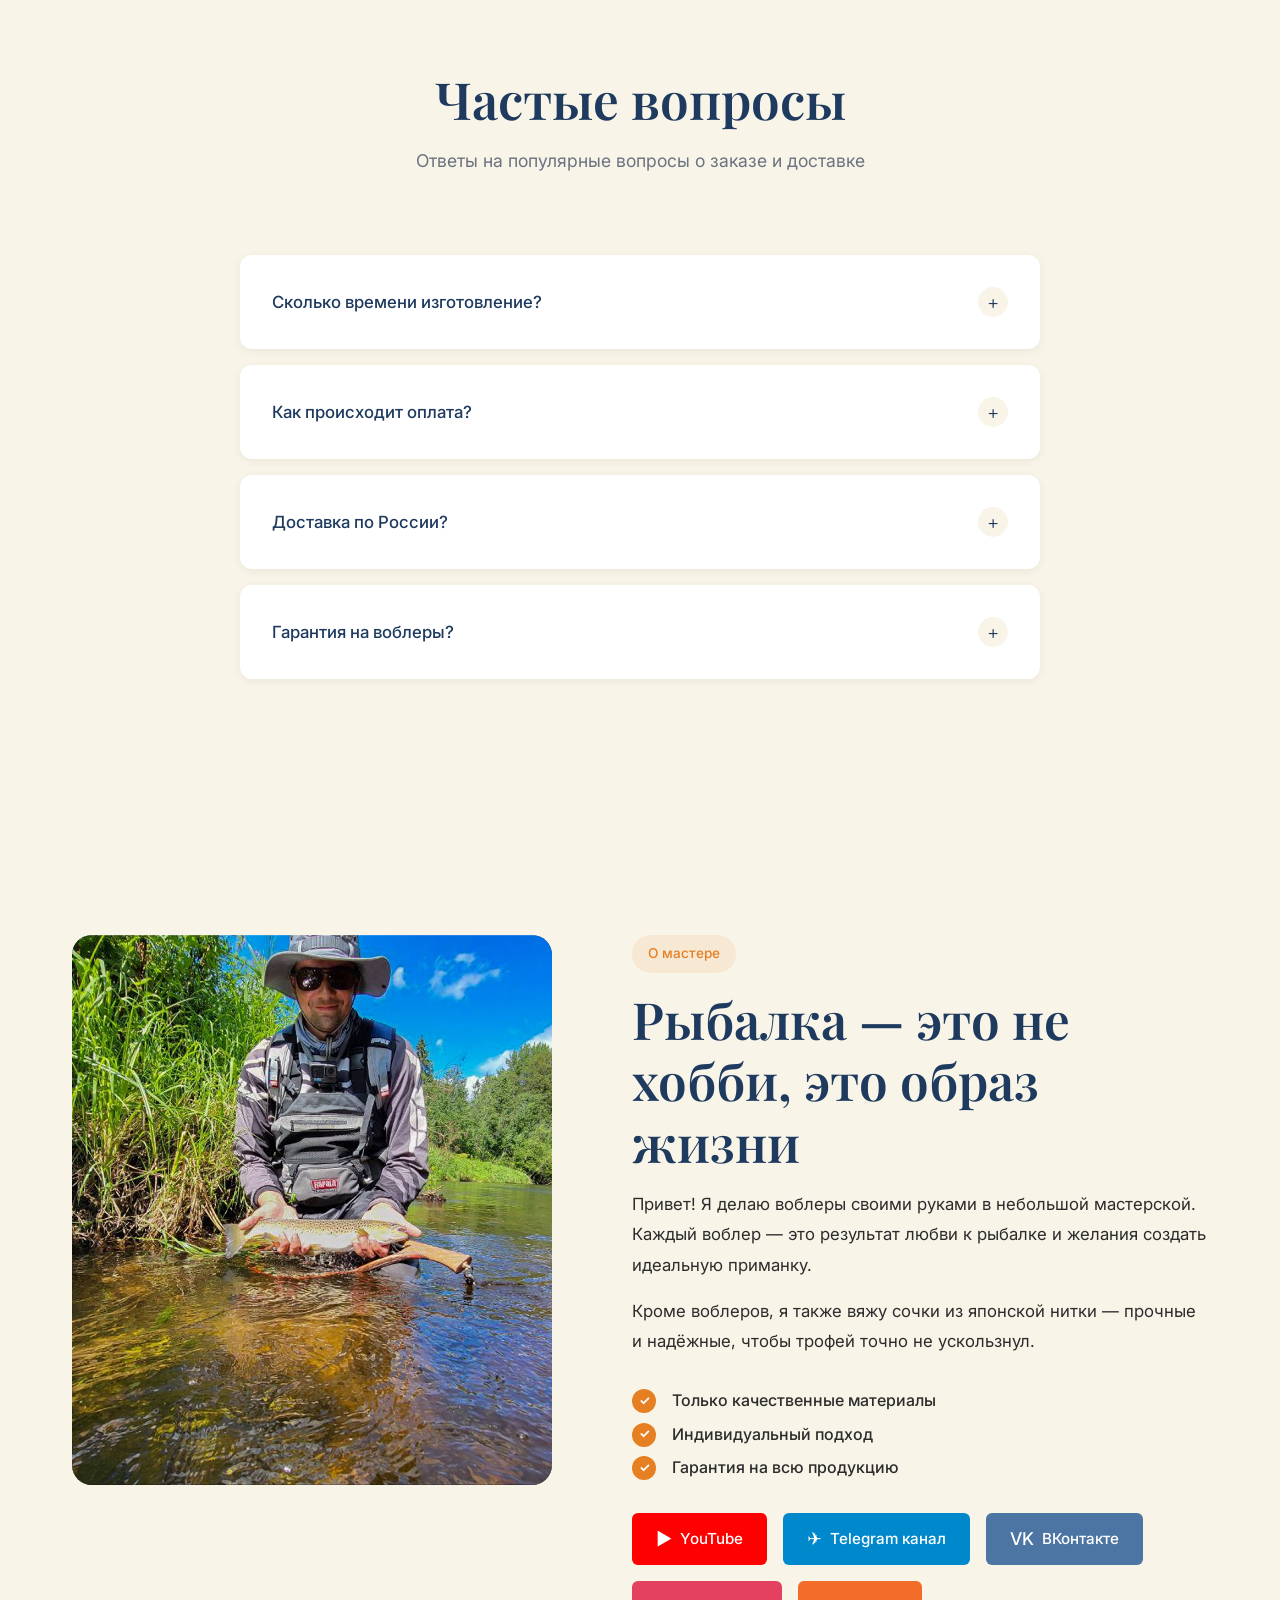
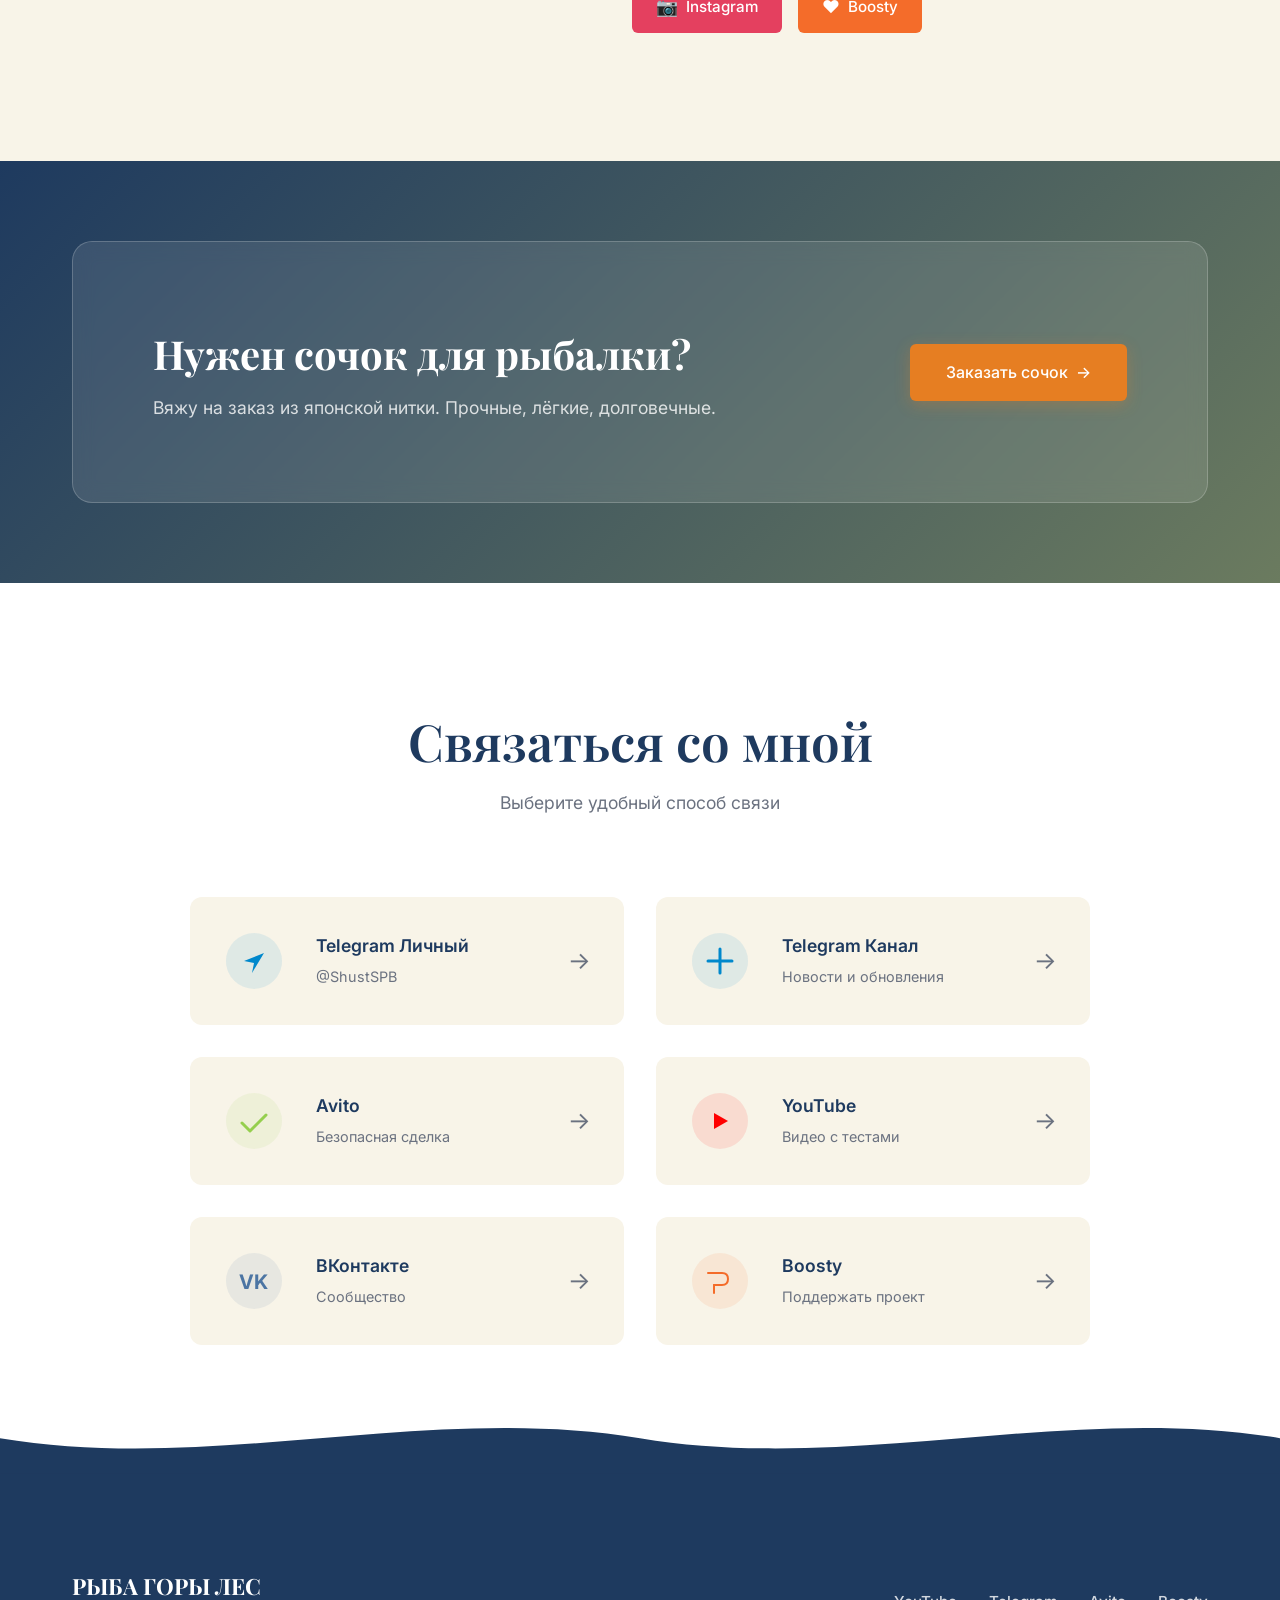
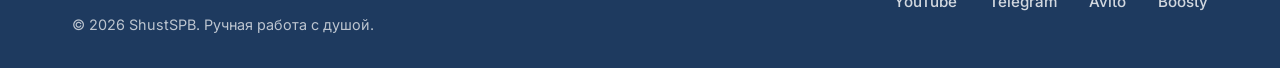
==== commit 6c0cb7c5: "summary" ====
--- a/index.html
+++ b/index.html
@@ -14,23 +14,12 @@
     
     <style>
         .loader {
-            position: fixed;
-            top: 0; left: 0; width: 100%; height: 100%;
-            background: #F8F4E8;
-            display: flex;
-            align-items: center;
-            justify-content: center;
-            z-index: 9999;
-            transition: opacity 0.3s ease;
+            position: fixed; top: 0; left: 0; width: 100%; height: 100%;
+            background: #F8F4E8; display: flex; align-items: center; justify-content: center;
+            z-index: 9999; transition: opacity 0.3s ease;
         }
-        .loader.hidden { 
-            opacity: 0; 
-            pointer-events: none; 
-        }
-        .loader__emoji { 
-            font-size: 4rem; 
-            animation: swim 1s ease-in-out infinite; 
-        }
+        .loader.hidden { opacity: 0; pointer-events: none; }
+        .loader__emoji { font-size: 4rem; animation: swim 1s ease-in-out infinite; }
         @keyframes swim {
             0%, 100% { transform: translateY(0) rotate(0deg); }
             50% { transform: translateY(-20px) rotate(5deg); }
@@ -39,17 +28,16 @@
 </head>
 <body>
     <!-- Loader -->
-    <div class="loader" id="loader">
-        <div class="loader__emoji">🎣</div>
-    </div>
+    <div class="loader" id="loader"><div class="loader__emoji">🎣</div></div>
 
     <header class="header">
         <div class="container header__container">
             <a href="/" class="logo"><span class="logo__icon"></span><span class="logo__text">РЫБА ГОРЫ ЛЕС</span></a>
             <nav class="nav">
                 <a href="#catalog" class="nav__link">Каталог</a>
+                <a href="#reviews" class="nav__link">Отзывы</a>
                 <a href="#process" class="nav__link">Процесс</a>
-                <a href="#materials" class="nav__link">Материалы</a>
+                <a href="#faq" class="nav__link">FAQ</a>
                 <a href="#about" class="nav__link">О мастере</a>
                 <a href="#contacts" class="nav__link">Контакты</a>
             </nav>
@@ -64,7 +52,6 @@
                 <path d="M0 60C240 20 480 100 720 60C960 20 1200 100 1440 60V120H0V60Z" fill="#F8F4E8"/>
             </svg>
         </div>
-        
         <div class="container hero__container">
             <div class="hero__content">
                 <div class="hero__badge"><span class="hero__badge-icon">✦</span>Ручная работа от ShustSPB</div>
@@ -112,15 +99,74 @@
         </div>
     </section>
 
+    <!-- ОТЗЫВЫ -->
+    <section id="reviews" class="reviews fade-in">
+        <div class="container">
+            <div class="section-header">
+                <h2 class="section-title">Отзывы рыбаков</h2>
+                <p class="section-subtitle">Честные впечатления от наших воблеров</p>
+            </div>
+            <div class="reviews-grid">
+                <div class="review-card">
+                    <div class="review-card__header">
+                        <div class="review-card__avatar">🎣</div>
+                        <div class="review-card__info">
+                            <h4 class="review-card__name">Алексей К.</h4>
+                            <span class="review-card__product">Caterpillar</span>
+                        </div>
+                    </div>
+                    <p class="review-card__text">"Отличный воблер! Брал на тесты, в первый же выезд поймал трёх окуней. Игра стабильная, заглубление чёткое. Однозначно рекомендую."</p>
+                </div>
+                <div class="review-card">
+                    <div class="review-card__header">
+                        <div class="review-card__avatar">🌲</div>
+                        <div class="review-card__info">
+                            <h4 class="review-card__name">Дмитрий В.</h4>
+                            <span class="review-card__product">Casket</span>
+                        </div>
+                    </div>
+                    <p class="review-card__text">"Уникальная форма шкатулки сразу привлекла внимание. На рыбалке щука атаковала без раздумий. Качество покраски и сборки на высоте."</p>
+                </div>
+                <div class="review-card">
+                    <div class="review-card__header">
+                        <div class="review-card__avatar">🐟</div>
+                        <div class="review-card__info">
+                            <h4 class="review-card__name">Сергей М.</h4>
+                            <span class="review-card__product">Bowie</span>
+                        </div>
+                    </div>
+                    <p class="review-card__text">"Ждал заказ почти две недели, но оно того стоило. Воблер пришёл идеально отбалансированным. На твичинге показывает отличную паузу и рывки."</p>
+                </div>
+                <div class="review-card">
+                    <div class="review-card__header">
+                        <div class="review-card__avatar">🌊</div>
+                        <div class="review-card__info">
+                            <h4 class="review-card__name">Игорь П.</h4>
+                            <span class="review-card__product">Eden</span>
+                        </div>
+                    </div>
+                    <p class="review-card__text">"Брал под заказ, мастер всё сделал быстро. Eden отлично работает по пассивной рыбе. Лёгкий, далеко летит, в воде как конфетка."</p>
+                </div>
+                <div class="review-card">
+                    <div class="review-card__header">
+                        <div class="review-card__avatar">✨</div>
+                        <div class="review-card__info">
+                            <h4 class="review-card__name">Михаил Т.</h4>
+                            <span class="review-card__product">Caterpillar</span>
+                        </div>
+                    </div>
+                    <p class="review-card__text">"Второй раз заказываю у ShustSPB. Качество стабильно высокое. Caterpillar стал моим фаворитом в коробке. Спасибо за труд!"</p>
+                </div>
+            </div>
+        </div>
+    </section>
+
     <section id="process" class="process fade-in">
         <div class="process__bg">
-            <!-- ИСПРАВЛЕННАЯ ПОЛОГАЯ ВОЛНА -->
             <svg viewBox="0 0 1440 320" preserveAspectRatio="none" fill="none" xmlns="http://www.w3.org/2000/svg">
                 <path d="M0,160 C480,145 960,175 1440,160 V320 H0 Z" fill="#1E3A5F" opacity="0.05"/>
             </svg>
         </div>
-        
-        <!-- 3 анимированные рыбки -->
         <div class="swimming-fish fish-1">
             <svg viewBox="0 0 80 40" fill="none" xmlns="http://www.w3.org/2000/svg">
                 <path d="M75 20C75 20 65 25 50 25C35 25 25 20 25 20C25 20 15 15 5 15C5 15 15 10 25 10C35 10 50 5 65 5C75 5 80 10 80 15C80 17 78 19 75 20Z" fill="#E67E22" opacity="0.8"/>
@@ -136,7 +182,6 @@
                 <path d="M75 20C75 20 65 25 50 25C35 25 25 20 25 20C25 20 15 15 5 15C5 15 15 10 25 10C35 10 50 5 65 5C75 5 80 10 80 15C80 17 78 19 75 20Z" fill="#E67E22" opacity="0.6"/>
             </svg>
         </div>
-        
         <div class="container">
             <div class="section-header">
                 <h2 class="section-title">Как создаётся воблер</h2>
@@ -178,6 +223,34 @@
                 <div class="material-card stagger-item">
                     <div class="material-card__icon"><svg viewBox="0 0 60 60" fill="none"><circle cx="30" cy="30" r="20" fill="#E67E22" opacity="0.2"/><path d="M22 30C22 30 26 25 30 25C34 25 38 30 38 30" stroke="#E67E22" stroke-width="2"/><path d="M30 25V35" stroke="#E67E22" stroke-width="2"/></svg></div>
                     <h3 class="material-card__title">Ручная работа</h3><p class="material-card__text">Каждый воблер проходит все этапы: выпиловка, вымачивание, покраска и тестирование на водоёме.</p>
+                </div>
+            </div>
+        </div>
+    </section>
+
+    <!-- FAQ -->
+    <section id="faq" class="faq fade-in">
+        <div class="container">
+            <div class="section-header">
+                <h2 class="section-title">Частые вопросы</h2>
+                <p class="section-subtitle">Ответы на популярные вопросы о заказе и доставке</p>
+            </div>
+            <div class="faq-list">
+                <div class="faq-item">
+                    <button class="faq-question"><span>Сколько времени изготовление?</span><span class="faq-icon">+</span></button>
+                    <div class="faq-answer"><p>Обычно изготовление занимает около 2 недель с момента согласования заказа. Точные сроки зависят от текущей загрузки мастерской.</p></div>
+                </div>
+                <div class="faq-item">
+                    <button class="faq-question"><span>Как происходит оплата?</span><span class="faq-icon">+</span></button>
+                    <div class="faq-answer"><p>Работаем по системе постоплаты с предоплатой 30%. Оставшиеся 70% оплачиваются перед отправкой. Предоплата не возвращается, если вы передумали после начала изготовления.</p></div>
+                </div>
+                <div class="faq-item">
+                    <button class="faq-question"><span>Доставка по России?</span><span class="faq-icon">+</span></button>
+                    <div class="faq-answer"><p>Да, доставка осуществляется по всей России и странам СНГ. Стоимость доставки рассчитывается отдельно и оплачивается заказчиком.</p></div>
+                </div>
+                <div class="faq-item">
+                    <button class="faq-question"><span>Гарантия на воблеры?</span><span class="faq-icon">+</span></button>
+                    <div class="faq-answer"><p>Да, на все воблеры действует гарантия 6 месяцев. Если в течение этого срока обнаружится заводской брак, мы бесплатно заменим приманку или вернём деньги.</p></div>
                 </div>
             </div>
         </div>
@@ -205,7 +278,7 @@
                     <a href="https://www.youtube.com/@ShustSPB" target="_blank" class="social-link social-link--youtube"><span class="social-link__icon">▶</span><span>YouTube</span></a>
                     <a href="https://t.me/lllykaboy" target="_blank" class="social-link social-link--telegram"><span class="social-link__icon">✈</span><span>Telegram канал</span></a>
                     <a href="https://vk.com/club234679869" target="_blank" class="social-link social-link--vk"><span class="social-link__icon">VK</span><span>ВКонтакте</span></a>
-                    <a href="https://www.instagram.com/lllyka_boy/" target="_blank" class="social-link social-link--instagram"><span class="social-link__icon"></span><span>Instagram</span></a>
+                    <a href="https://www.instagram.com/lllyka_boy/" target="_blank" class="social-link social-link--instagram"><span class="social-link__icon">📷</span><span>Instagram</span></a>
                     <a href="https://boosty.to/shustspb" target="_blank" class="social-link social-link--boosty"><span class="social-link__icon">❤</span><span>Boosty</span></a>
                 </div>
             </div>
--- a/css/style.css
+++ b/css/style.css
@@ -420,7 +420,7 @@
 .note__icon { font-size: 1.5rem; }
 .catalog__note p { color: var(--color-text); font-weight: 500; }
 
-/* ===== Process Section (ИСПРАВЛЕНО) ===== */
+/* ===== Process Section ===== */
 .process { 
     position: relative; 
     padding: var(--spacing-xl) 0; 
@@ -458,7 +458,7 @@
 }
 .process-step__text { font-size: 0.95rem; color: var(--color-text-light); line-height: 1.7; }
 
-/* ===== Swimming Fish Animation (ИСПРАВЛЕНО ДЛЯ МОБИЛЬНЫХ) ===== */
+/* ===== Swimming Fish Animation ===== */
 .swimming-fish {
     position: absolute;
     width: 70px;
@@ -508,6 +508,51 @@
     0%, 100% { margin-top: 0; }
     50% { margin-top: -3px; }
 }
+
+/* ===== Reviews Section ===== */
+.reviews { padding: var(--spacing-xl) 0; background: var(--color-white); }
+.reviews-grid {
+    display: grid;
+    grid-template-columns: repeat(auto-fit, minmax(300px, 1fr));
+    gap: var(--spacing-md);
+}
+.review-card {
+    background: var(--color-bg);
+    padding: var(--spacing-md);
+    border-radius: var(--radius-md);
+    border: 1px solid rgba(0,0,0,0.05);
+    transition: var(--transition);
+}
+.review-card:hover { transform: translateY(-5px); box-shadow: var(--shadow-md); }
+.review-card__header { display: flex; align-items: center; gap: var(--spacing-sm); margin-bottom: var(--spacing-sm); }
+.review-card__avatar { width: 50px; height: 50px; background: var(--color-white); border-radius: 50%; display: flex; align-items: center; justify-content: center; font-size: 1.5rem; }
+.review-card__name { font-family: var(--font-heading); font-size: 1.1rem; color: var(--color-dark); }
+.review-card__product { font-size: 0.85rem; color: var(--color-accent); font-weight: 500; }
+.review-card__text { font-size: 0.95rem; color: var(--color-text-light); line-height: 1.6; font-style: italic; }
+
+/* ===== FAQ Section ===== */
+.faq { padding: var(--spacing-xl) 0; background: var(--color-bg); }
+.faq-list { max-width: 800px; margin: 0 auto; display: flex; flex-direction: column; gap: var(--spacing-sm); }
+.faq-item { background: var(--color-white); border-radius: var(--radius-md); overflow: hidden; box-shadow: var(--shadow-sm); }
+.faq-question {
+    width: 100%; padding: var(--spacing-md); background: none; border: none;
+    display: flex; justify-content: space-between; align-items: center;
+    cursor: pointer; font-family: var(--font-body); font-size: 1.05rem; font-weight: 500;
+    color: var(--color-dark); text-align: left;
+}
+.faq-question:hover { color: var(--color-accent); }
+.faq-icon {
+    width: 30px; height: 30px; border-radius: 50%; background: var(--color-bg);
+    display: flex; align-items: center; justify-content: center;
+    font-size: 1.2rem; font-weight: 300; transition: var(--transition); flex-shrink: 0;
+}
+.faq-item.active .faq-icon { transform: rotate(45deg); background: var(--color-accent); color: white; }
+.faq-answer {
+    max-height: 0; overflow: hidden; transition: max-height 0.3s ease-out, padding 0.3s ease;
+    padding: 0 var(--spacing-md);
+}
+.faq-item.active .faq-answer { max-height: 200px; padding-bottom: var(--spacing-md); }
+.faq-answer p { color: var(--color-text-light); line-height: 1.6; }
 
 /* ===== Materials Section ===== */
 .materials { padding: var(--spacing-xl) 0; background: var(--color-bg); }
@@ -712,11 +757,7 @@
     .products-slider .product-card { flex: 0 0 85vw; }
     .slider-nav { width: 36px; height: 36px; font-size: 1rem; }
     
-    /* Исправление рыбок для мобильных */
-    .swimming-fish {
-        width: 50px;
-        height: 25px;
-    }
+    .swimming-fish { width: 50px; height: 25px; }
     .fish-1 { top: 70%; }
     .fish-2 { top: 76%; }
     .fish-3 { top: 80%; }
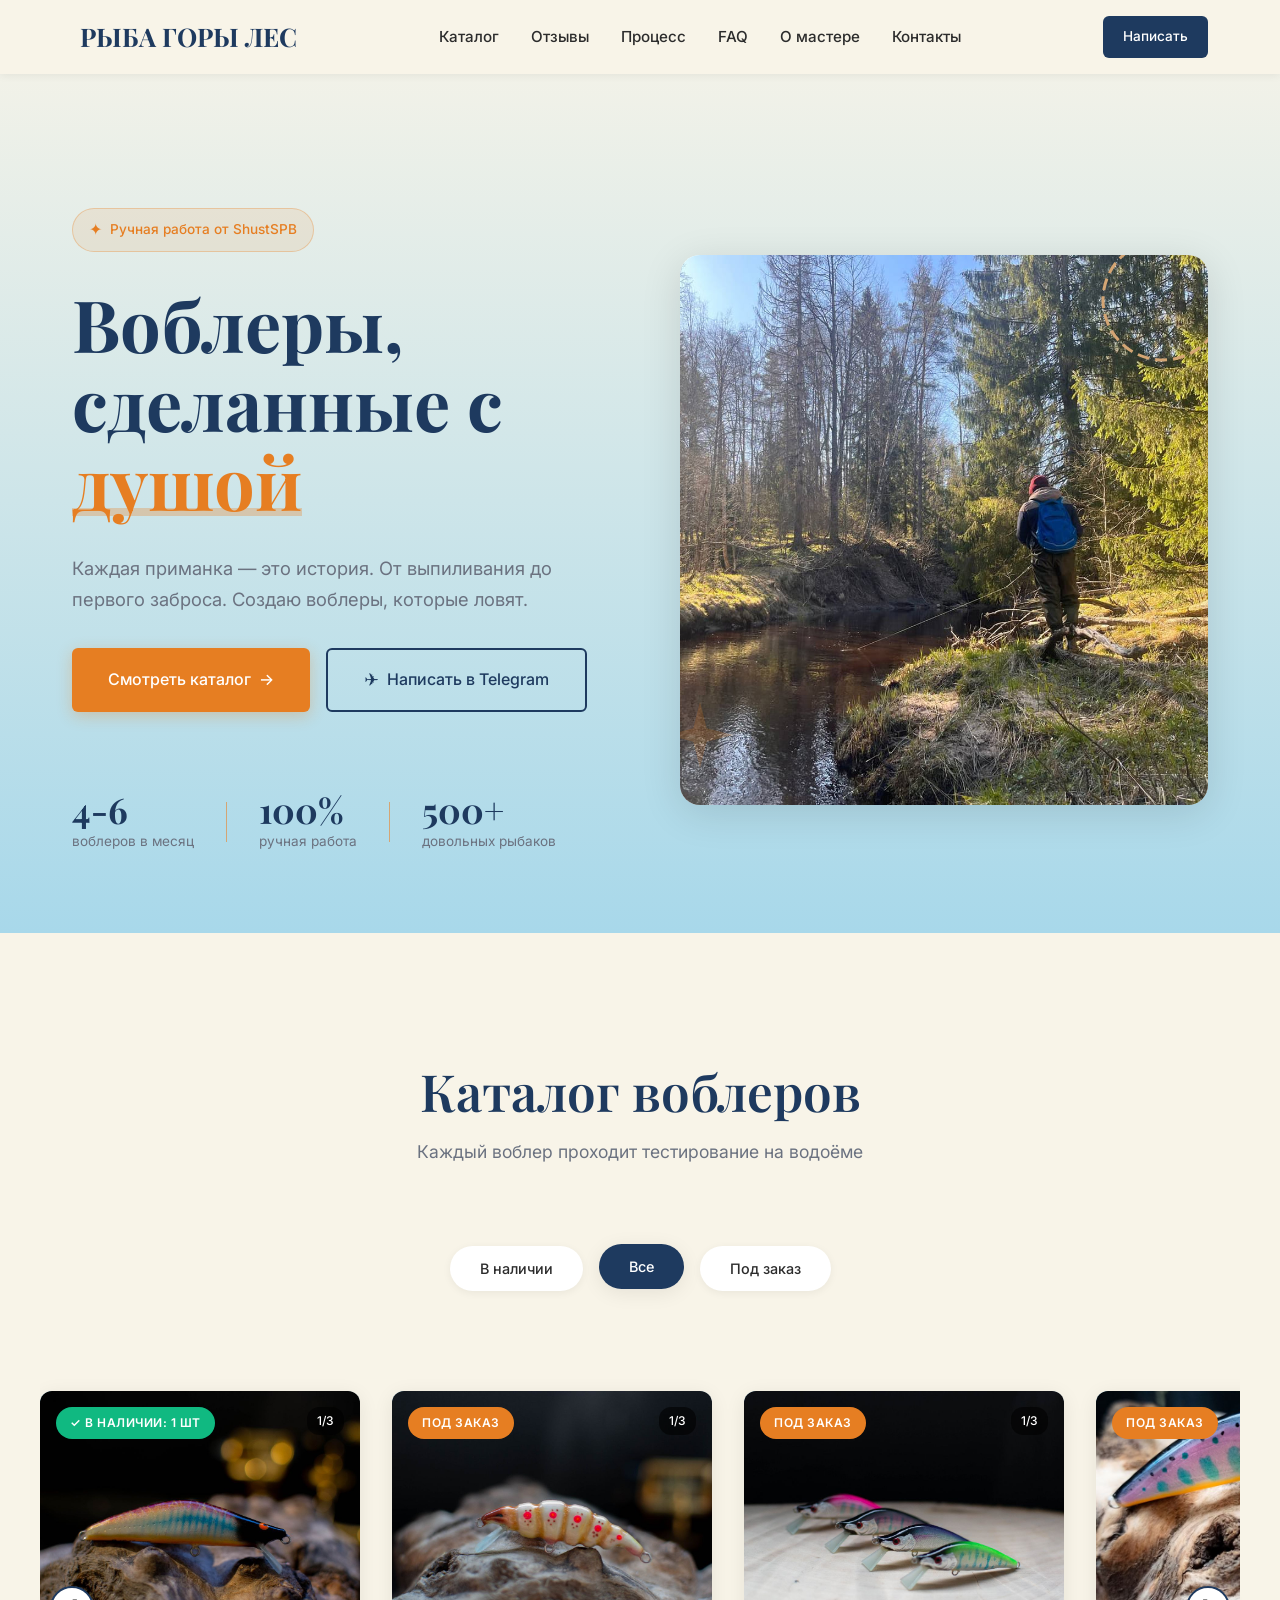
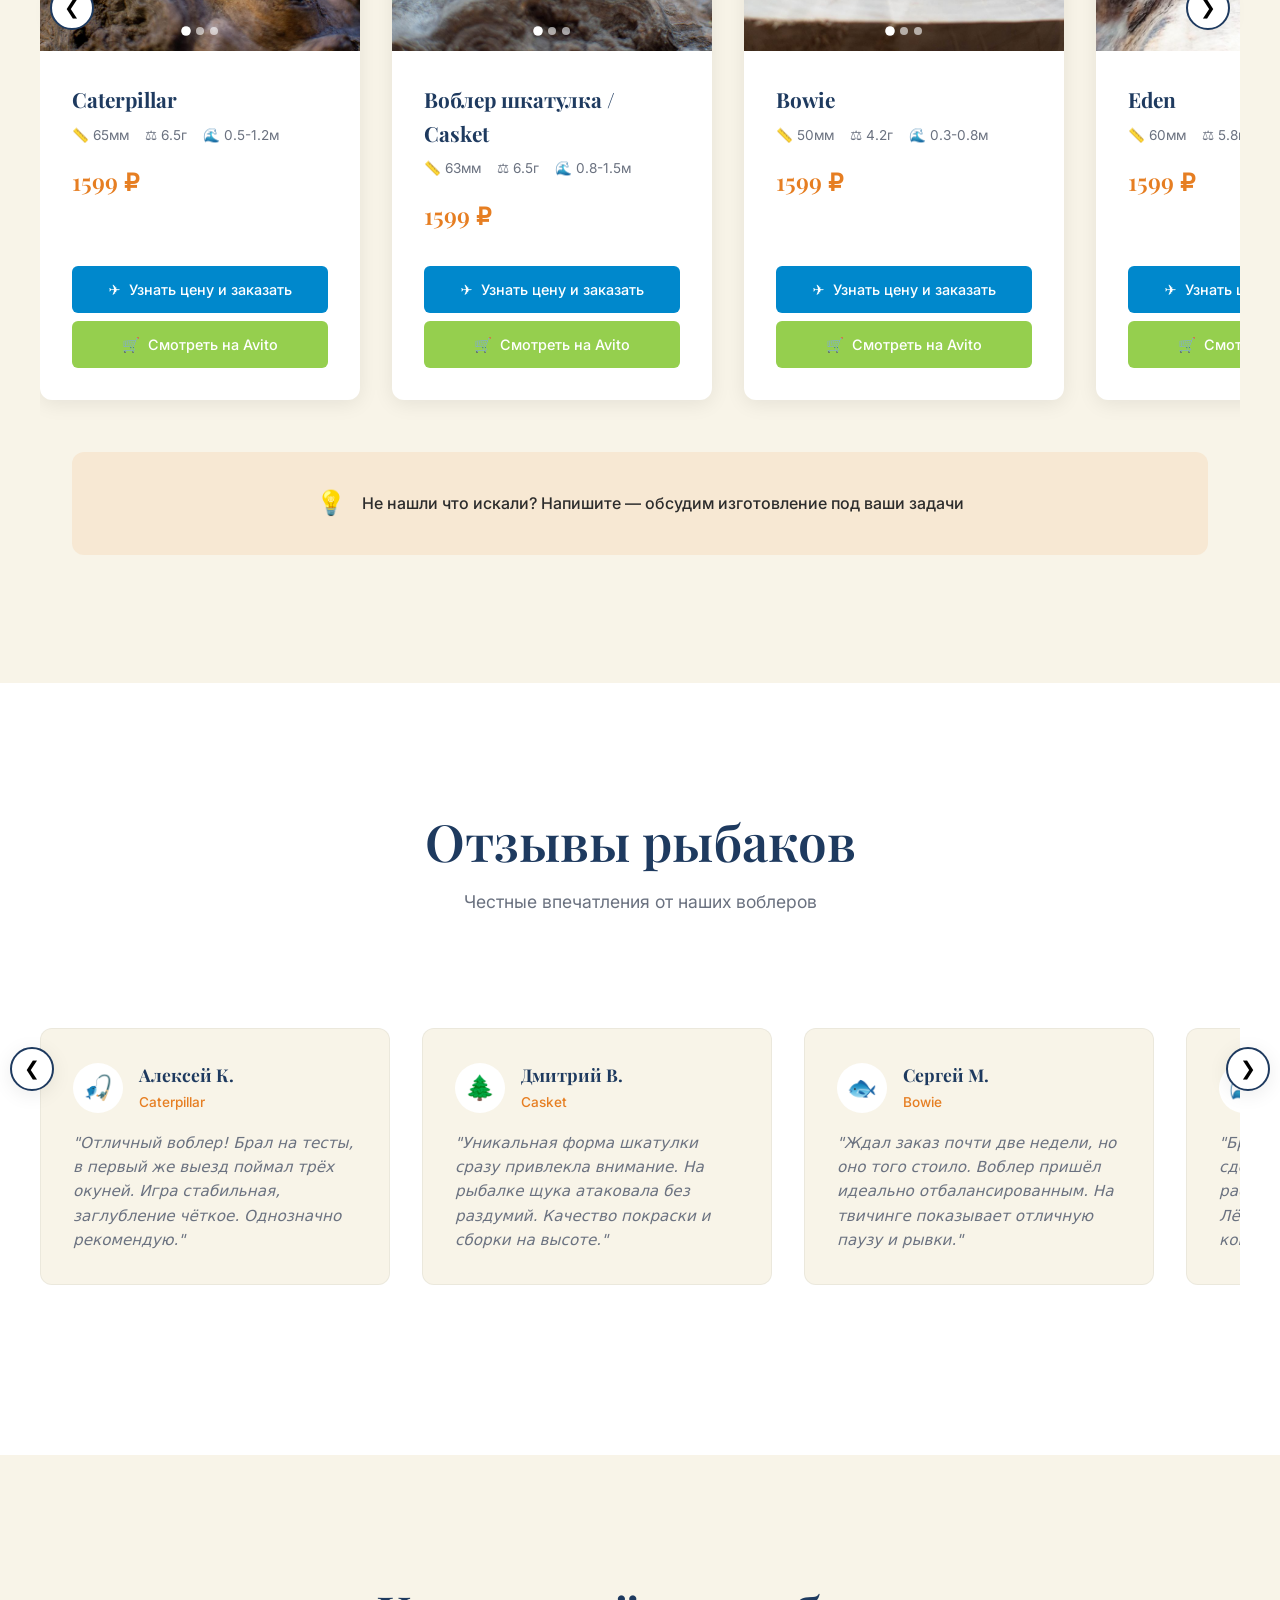
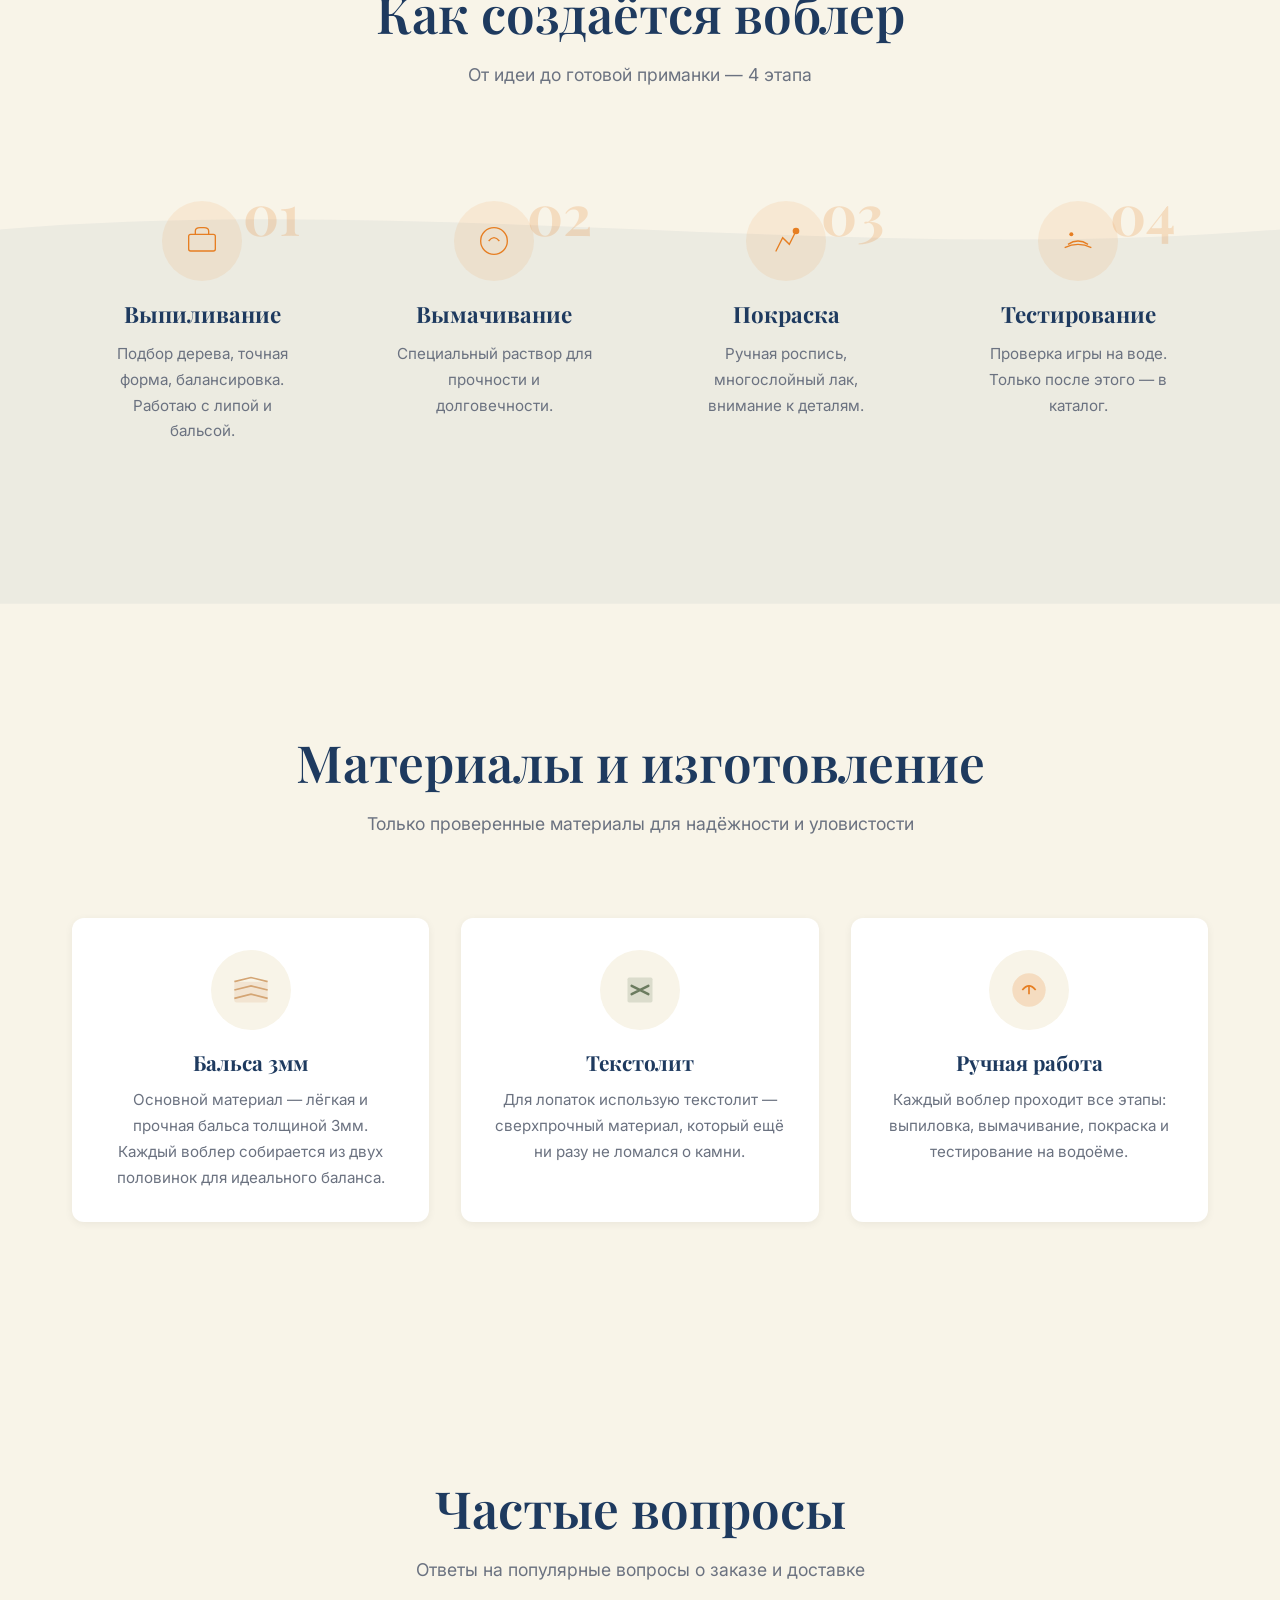
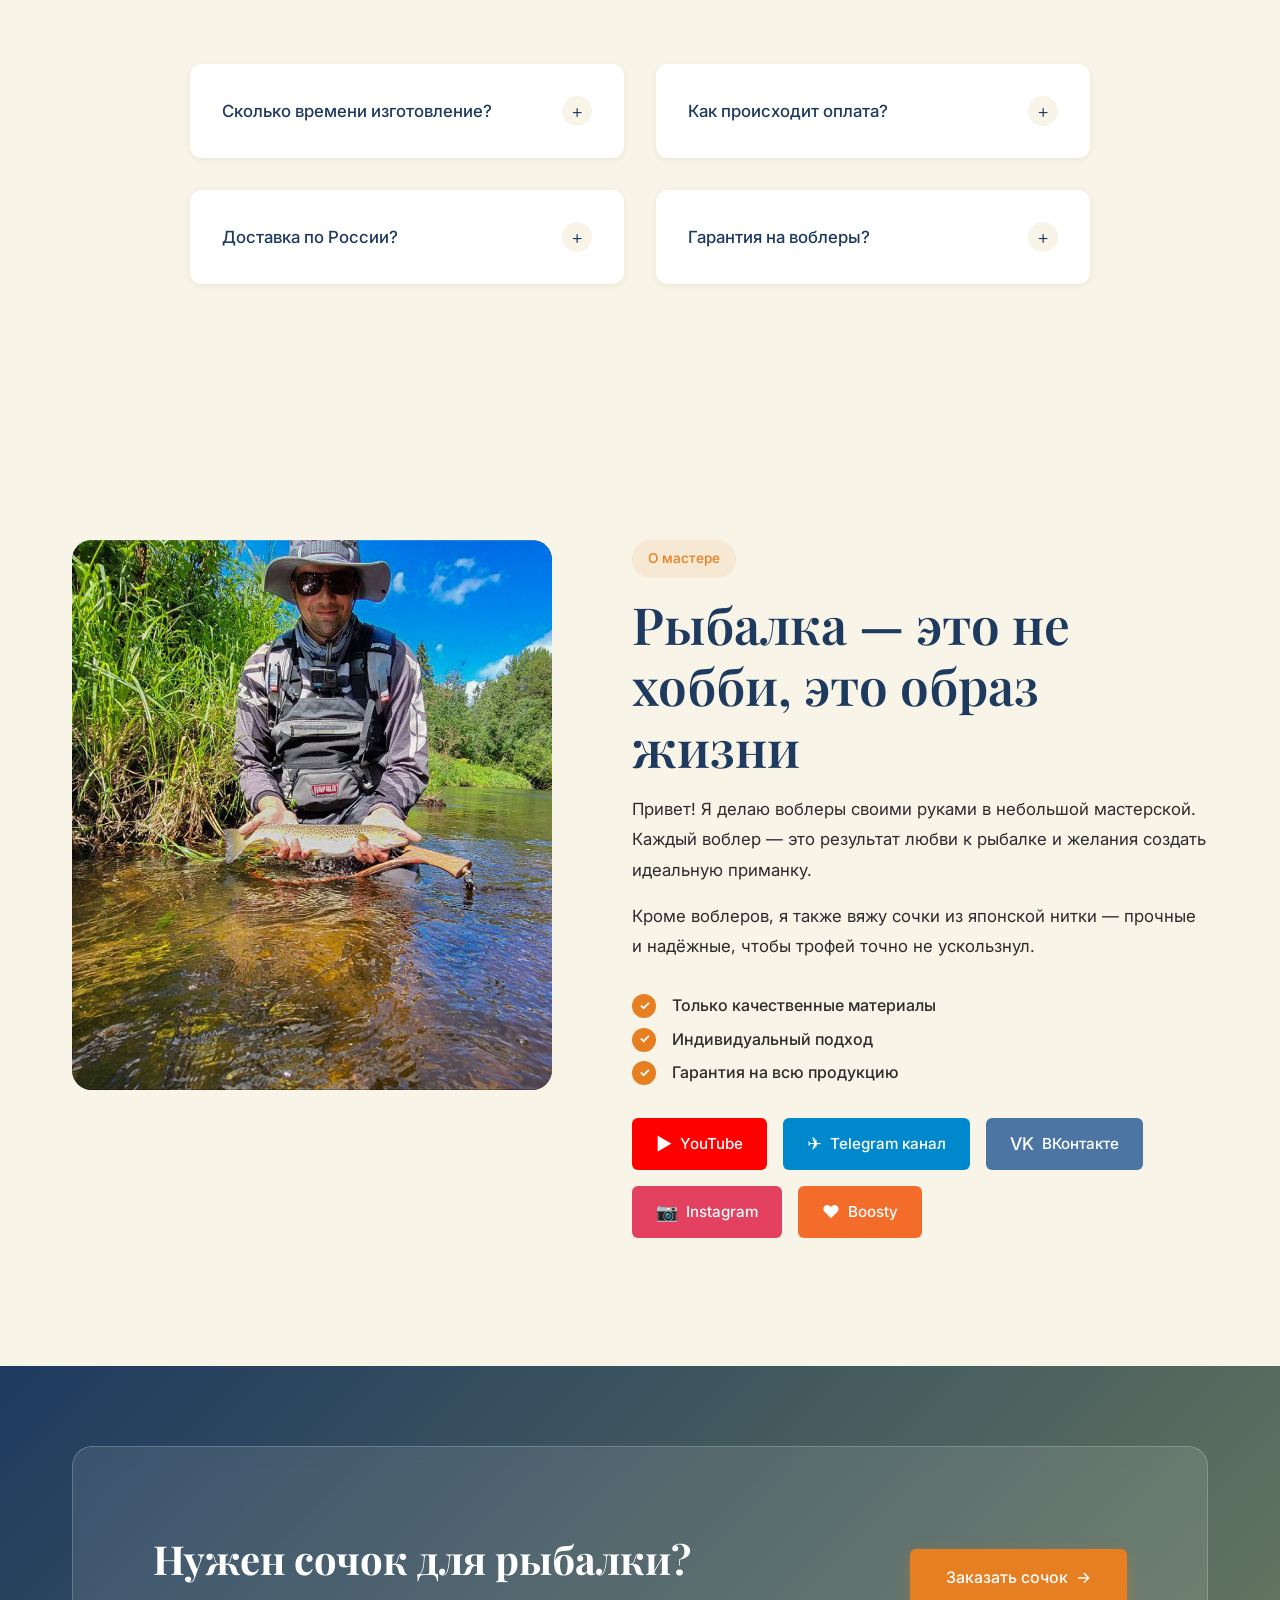
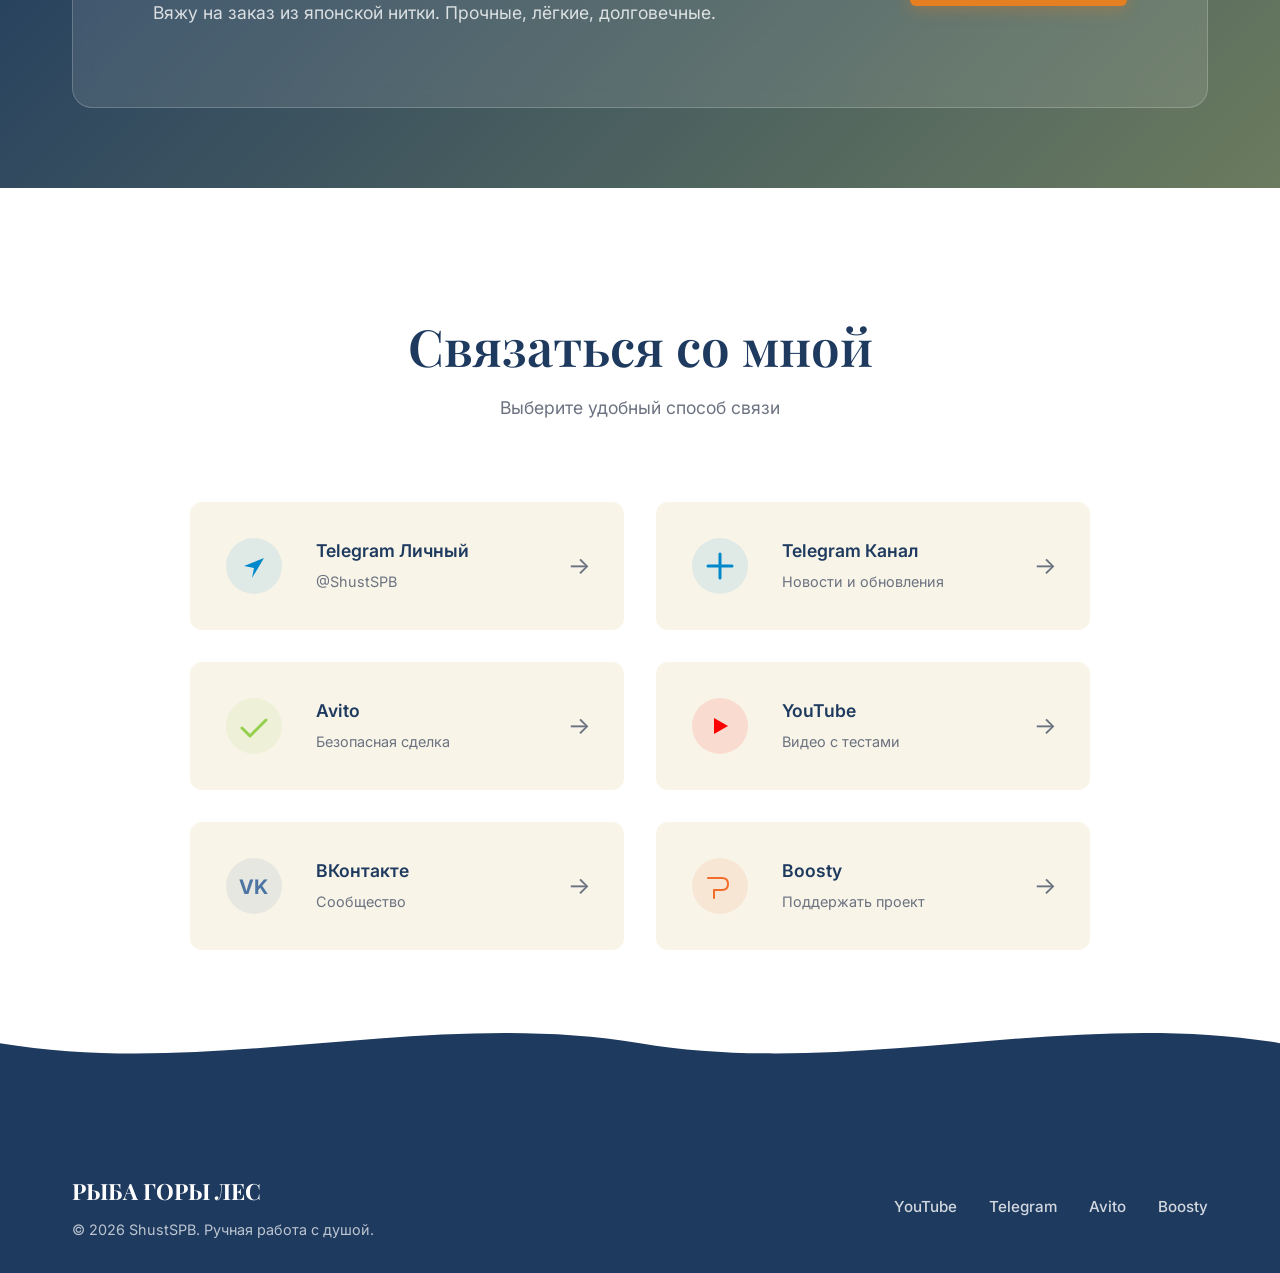
==== commit 6c0975b0: "Summary" ====
--- a/index.html
+++ b/index.html
@@ -100,13 +100,17 @@
     </section>
 
     <!-- ОТЗЫВЫ -->
-    <section id="reviews" class="reviews fade-in">
+    <section id="reviews" class="reviews reviews--horizontal fade-in">
         <div class="container">
             <div class="section-header">
                 <h2 class="section-title">Отзывы рыбаков</h2>
                 <p class="section-subtitle">Честные впечатления от наших воблеров</p>
             </div>
-            <div class="reviews-grid">
+            
+            <button class="slider-nav slider-nav--prev reviews-nav-prev" aria-label="Предыдущие отзывы">&#10094;</button>
+            <button class="slider-nav slider-nav--next reviews-nav-next" aria-label="Следующие отзывы">&#10095;</button>
+            
+            <div class="reviews-slider">
                 <div class="review-card">
                     <div class="review-card__header">
                         <div class="review-card__avatar">🎣</div>
@@ -235,7 +239,7 @@
                 <h2 class="section-title">Частые вопросы</h2>
                 <p class="section-subtitle">Ответы на популярные вопросы о заказе и доставке</p>
             </div>
-            <div class="faq-list">
+            <div class="faq-grid">
                 <div class="faq-item">
                     <button class="faq-question"><span>Сколько времени изготовление?</span><span class="faq-icon">+</span></button>
                     <div class="faq-answer"><p>Обычно изготовление занимает около 2 недель с момента согласования заказа. Точные сроки зависят от текущей загрузки мастерской.</p></div>
--- a/css/style.css
+++ b/css/style.css
@@ -42,9 +42,9 @@
     color: var(--color-text);
     line-height: 1.6;
     font-weight: 400;
-    overflow-x: hidden;
-}
-section { margin: 0; }
+    overflow-x: hidden; /* ИСПРАВЛЕНО: убираем горизонтальный скролл */
+}
+section { margin: 0; overflow-x: hidden; } /* ИСПРАВЛЕНО */
 img { max-width: 100%; height: auto; display: block; }
 a { text-decoration: none; color: inherit; transition: var(--transition); }
 
@@ -509,13 +509,28 @@
     50% { margin-top: -3px; }
 }
 
-/* ===== Reviews Section ===== */
-.reviews { padding: var(--spacing-xl) 0; background: var(--color-white); }
-.reviews-grid {
-    display: grid;
-    grid-template-columns: repeat(auto-fit, minmax(300px, 1fr));
+/* ===== Reviews Section (ИСПРАВЛЕНО: ГОРИЗОНТАЛЬНЫЙ СКРОЛЛ) ===== */
+.reviews { padding: var(--spacing-xl) 0; background: var(--color-white); position: relative; }
+.reviews--horizontal .reviews-slider {
+    display: flex;
     gap: var(--spacing-md);
-}
+    overflow-x: auto;
+    scroll-snap-type: x mandatory;
+    scroll-behavior: smooth;
+    -webkit-overflow-scrolling: touch;
+    scrollbar-width: none;
+    -ms-overflow-style: none;
+    padding: var(--spacing-md) var(--spacing-md) calc(var(--spacing-md) + 10px);
+    margin: 0 calc(-1 * var(--spacing-md));
+}
+.reviews--horizontal .reviews-slider::-webkit-scrollbar { display: none; }
+.reviews--horizontal .review-card {
+    flex: 0 0 350px;
+    scroll-snap-align: start;
+}
+.reviews-nav-prev { left: 10px; }
+.reviews-nav-next { right: 10px; }
+
 .review-card {
     background: var(--color-bg);
     padding: var(--spacing-md);
@@ -530,9 +545,15 @@
 .review-card__product { font-size: 0.85rem; color: var(--color-accent); font-weight: 500; }
 .review-card__text { font-size: 0.95rem; color: var(--color-text-light); line-height: 1.6; font-style: italic; }
 
-/* ===== FAQ Section ===== */
+/* ===== FAQ Section (ИСПРАВЛЕНО: СЕТКА 2x2) ===== */
 .faq { padding: var(--spacing-xl) 0; background: var(--color-bg); }
-.faq-list { max-width: 800px; margin: 0 auto; display: flex; flex-direction: column; gap: var(--spacing-sm); }
+.faq-grid {
+    display: grid;
+    grid-template-columns: repeat(2, 1fr);
+    gap: var(--spacing-md);
+    max-width: 900px;
+    margin: 0 auto;
+}
 .faq-item { background: var(--color-white); border-radius: var(--radius-md); overflow: hidden; box-shadow: var(--shadow-sm); }
 .faq-question {
     width: 100%; padding: var(--spacing-md); background: none; border: none;
@@ -744,6 +765,7 @@
     .hero__stats { flex-wrap: wrap; gap: var(--spacing-sm); }
     .stat-divider { display: none; }
     .cta__box { flex-direction: column; text-align: center; }
+    .faq-grid { grid-template-columns: 1fr; } /* На планшетах 1 колонка */
 }
 @media (max-width: 640px) {
     :root { --spacing-lg: 3rem; --spacing-xl: 5rem; }
@@ -761,4 +783,6 @@
     .fish-1 { top: 70%; }
     .fish-2 { top: 76%; }
     .fish-3 { top: 80%; }
+    
+    .reviews--horizontal .review-card { flex: 0 0 85vw; }
 }
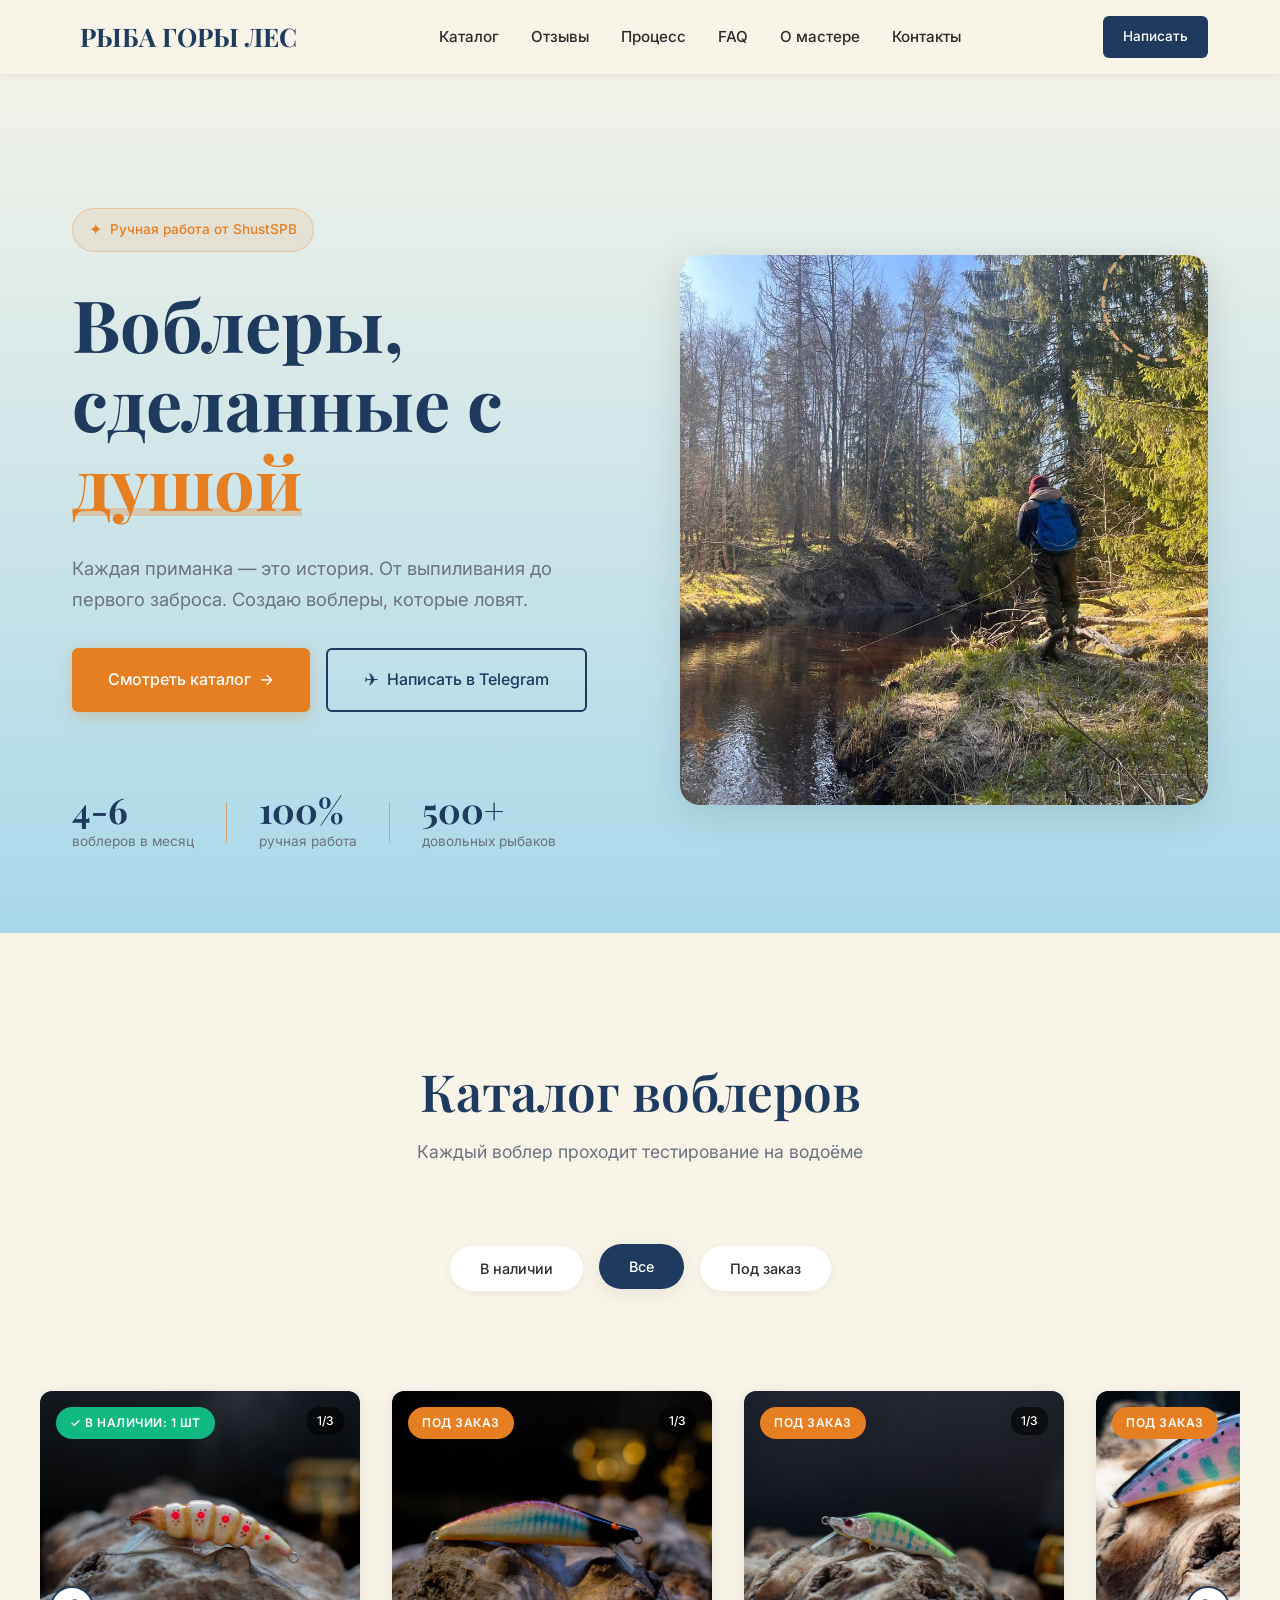
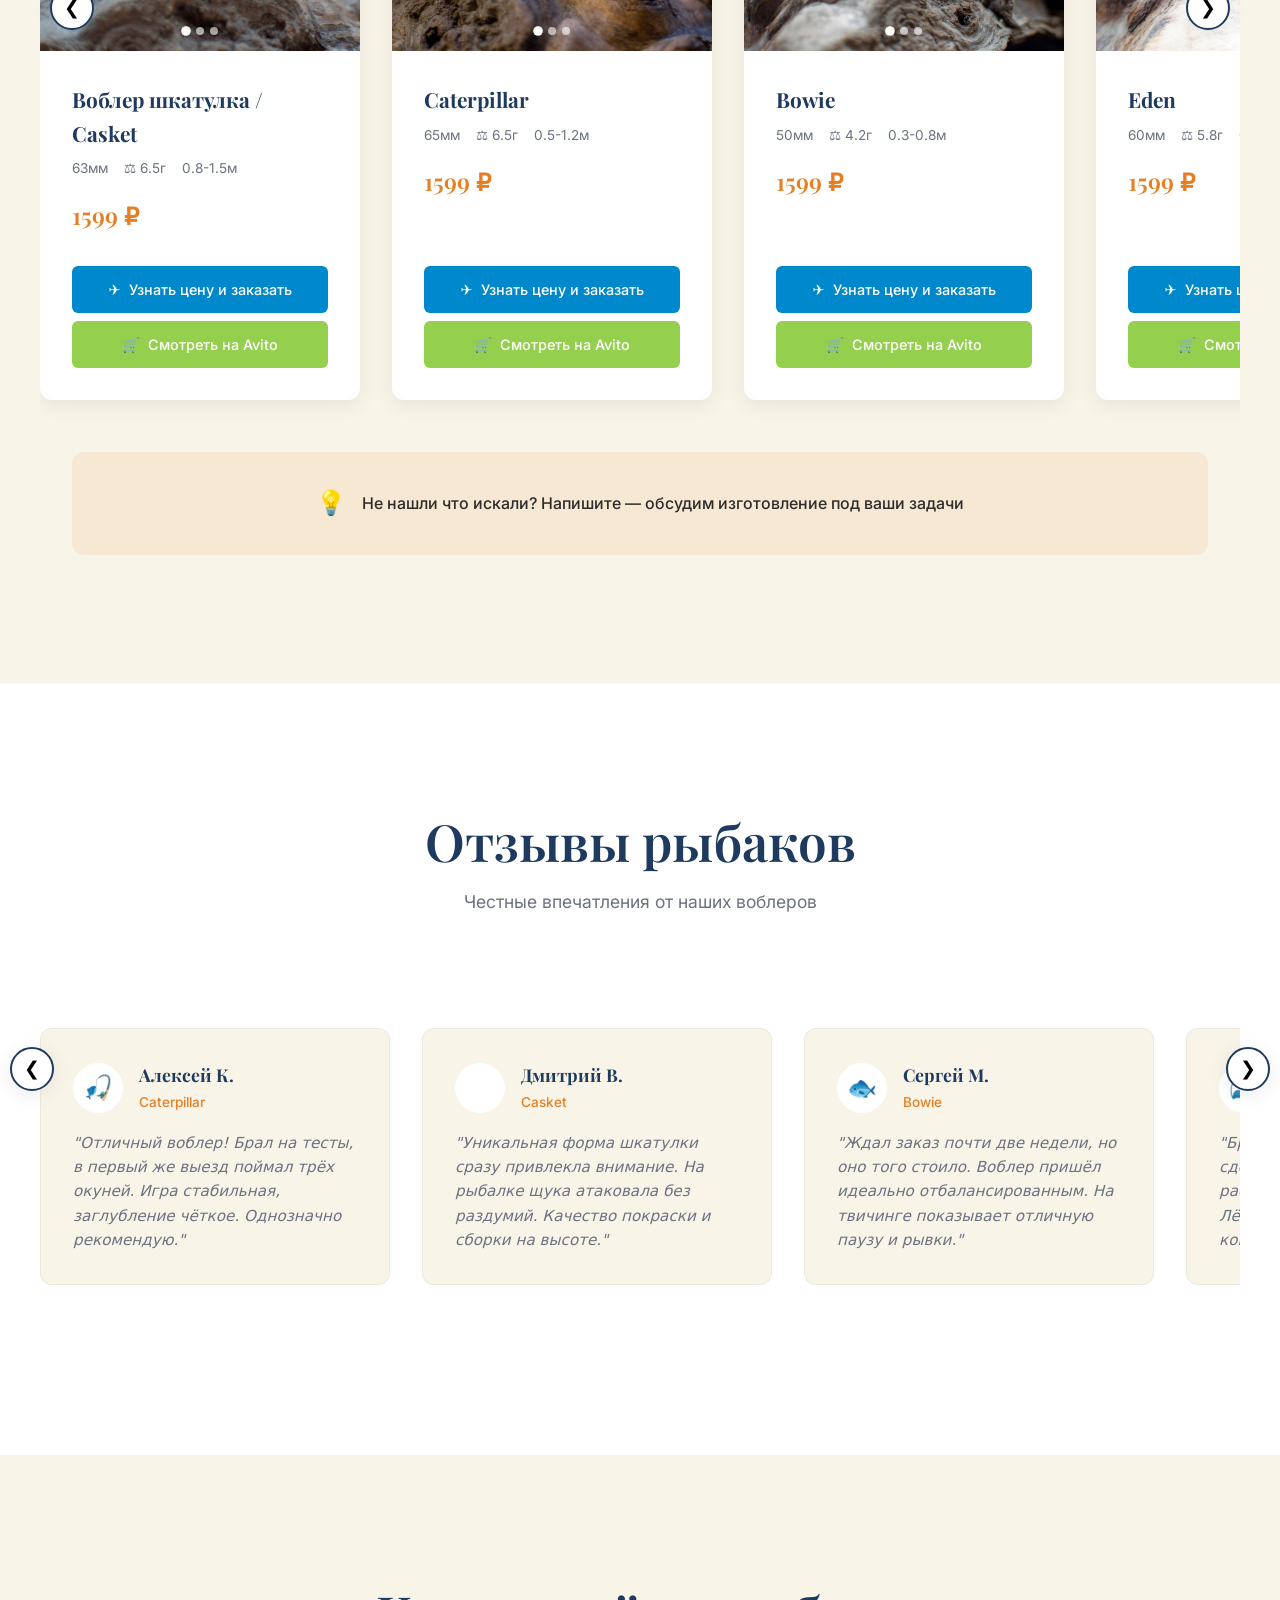
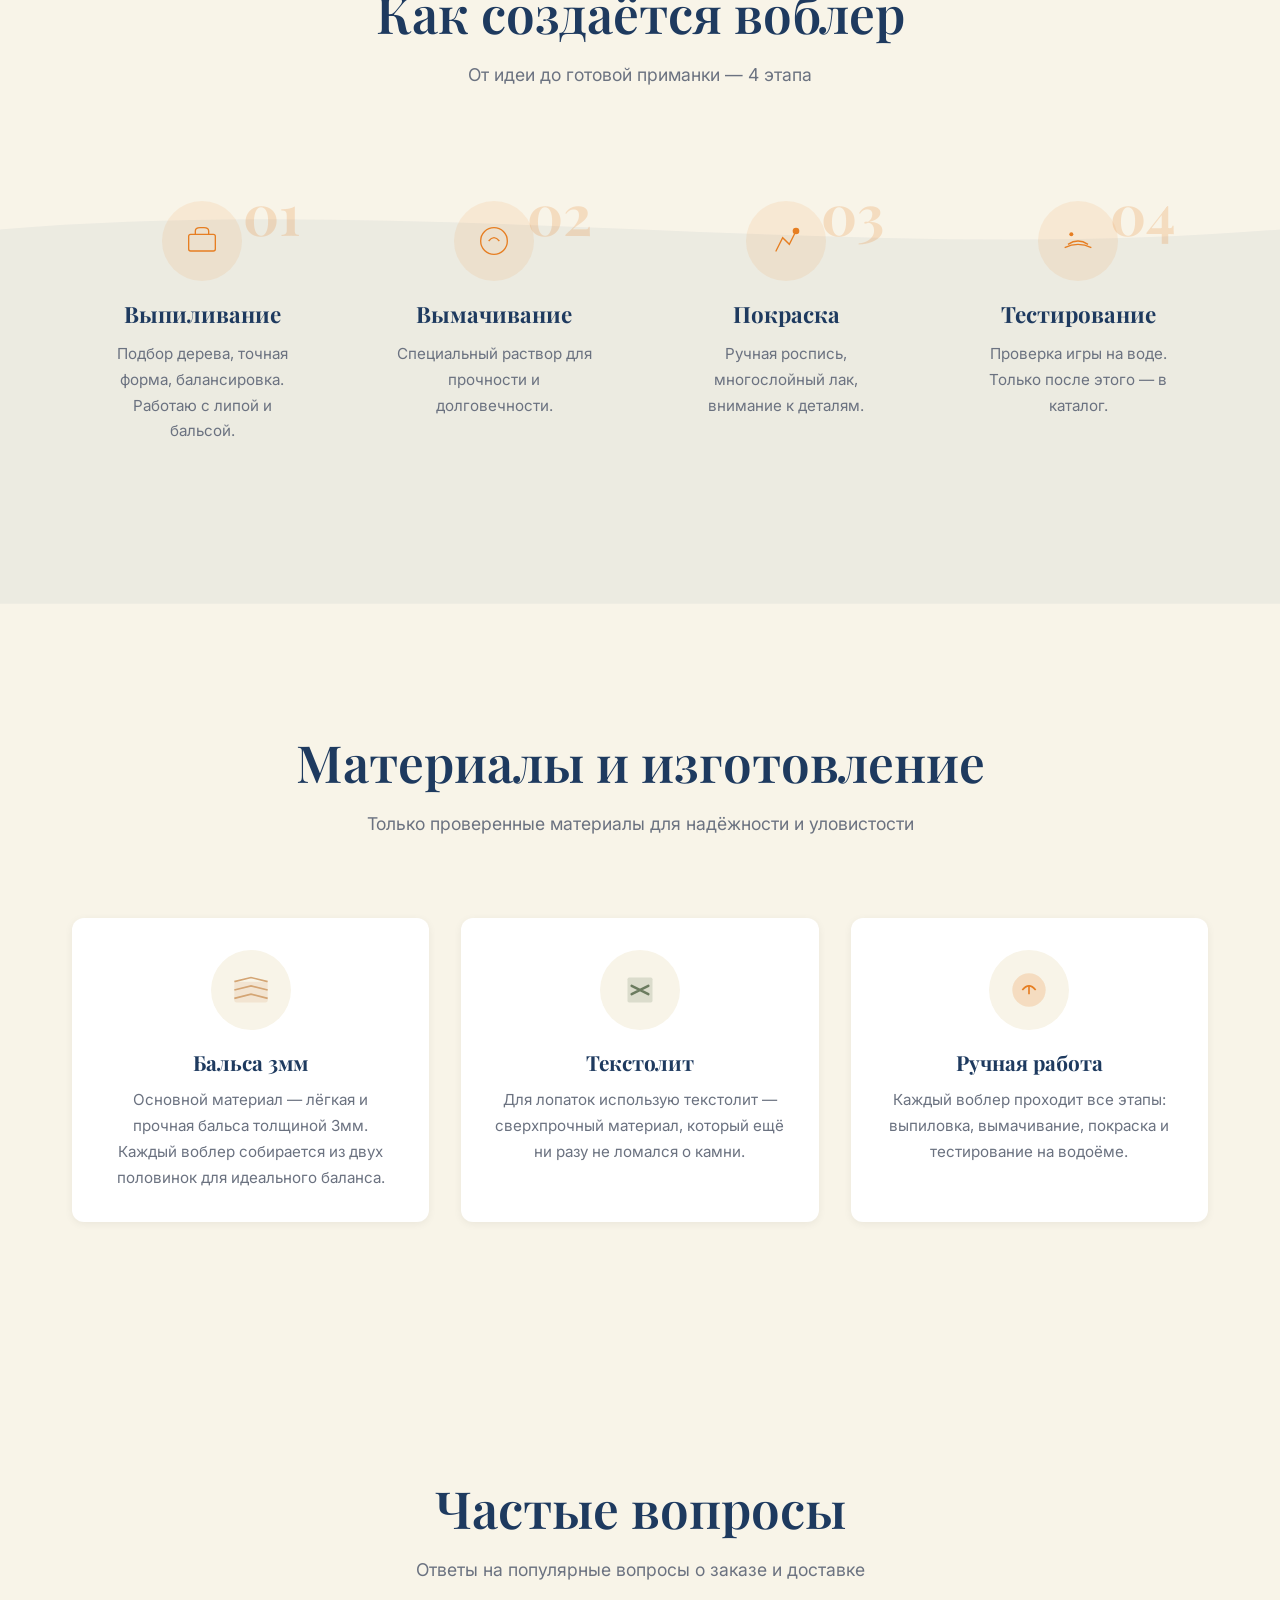
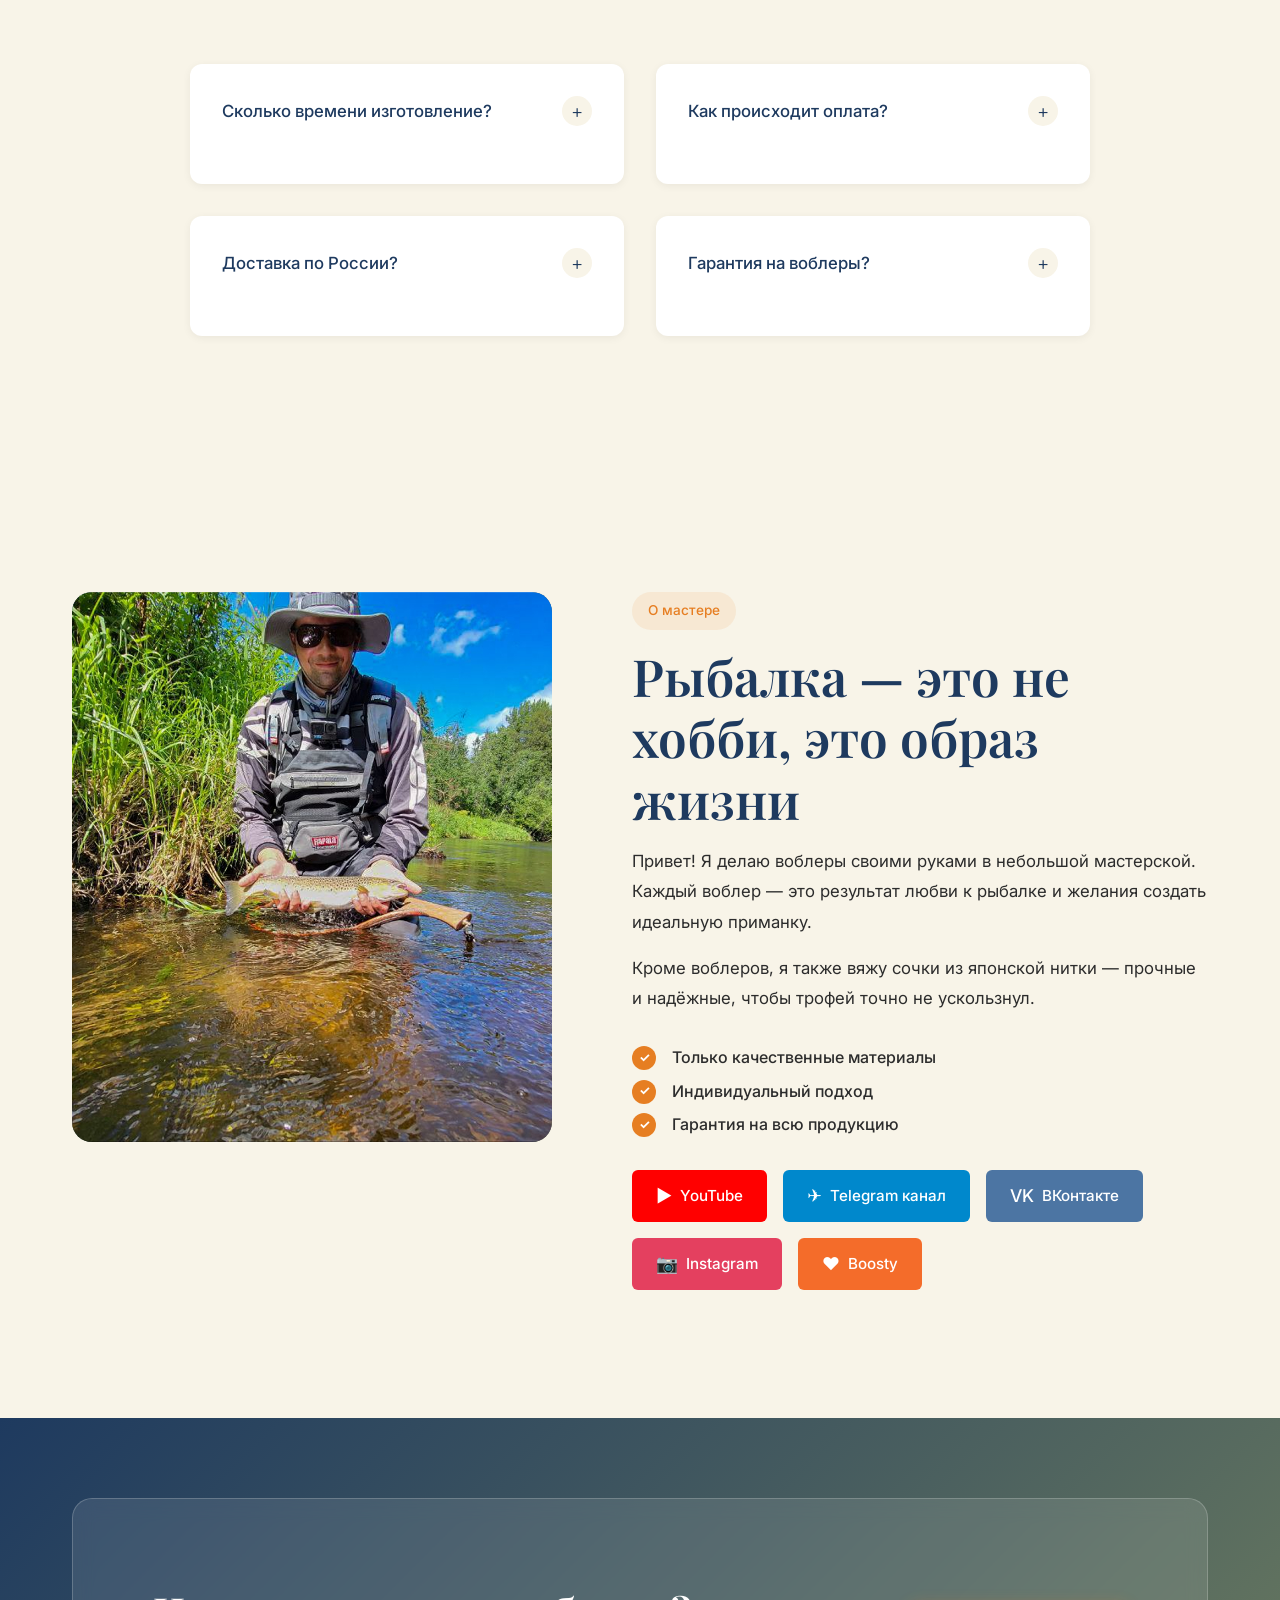
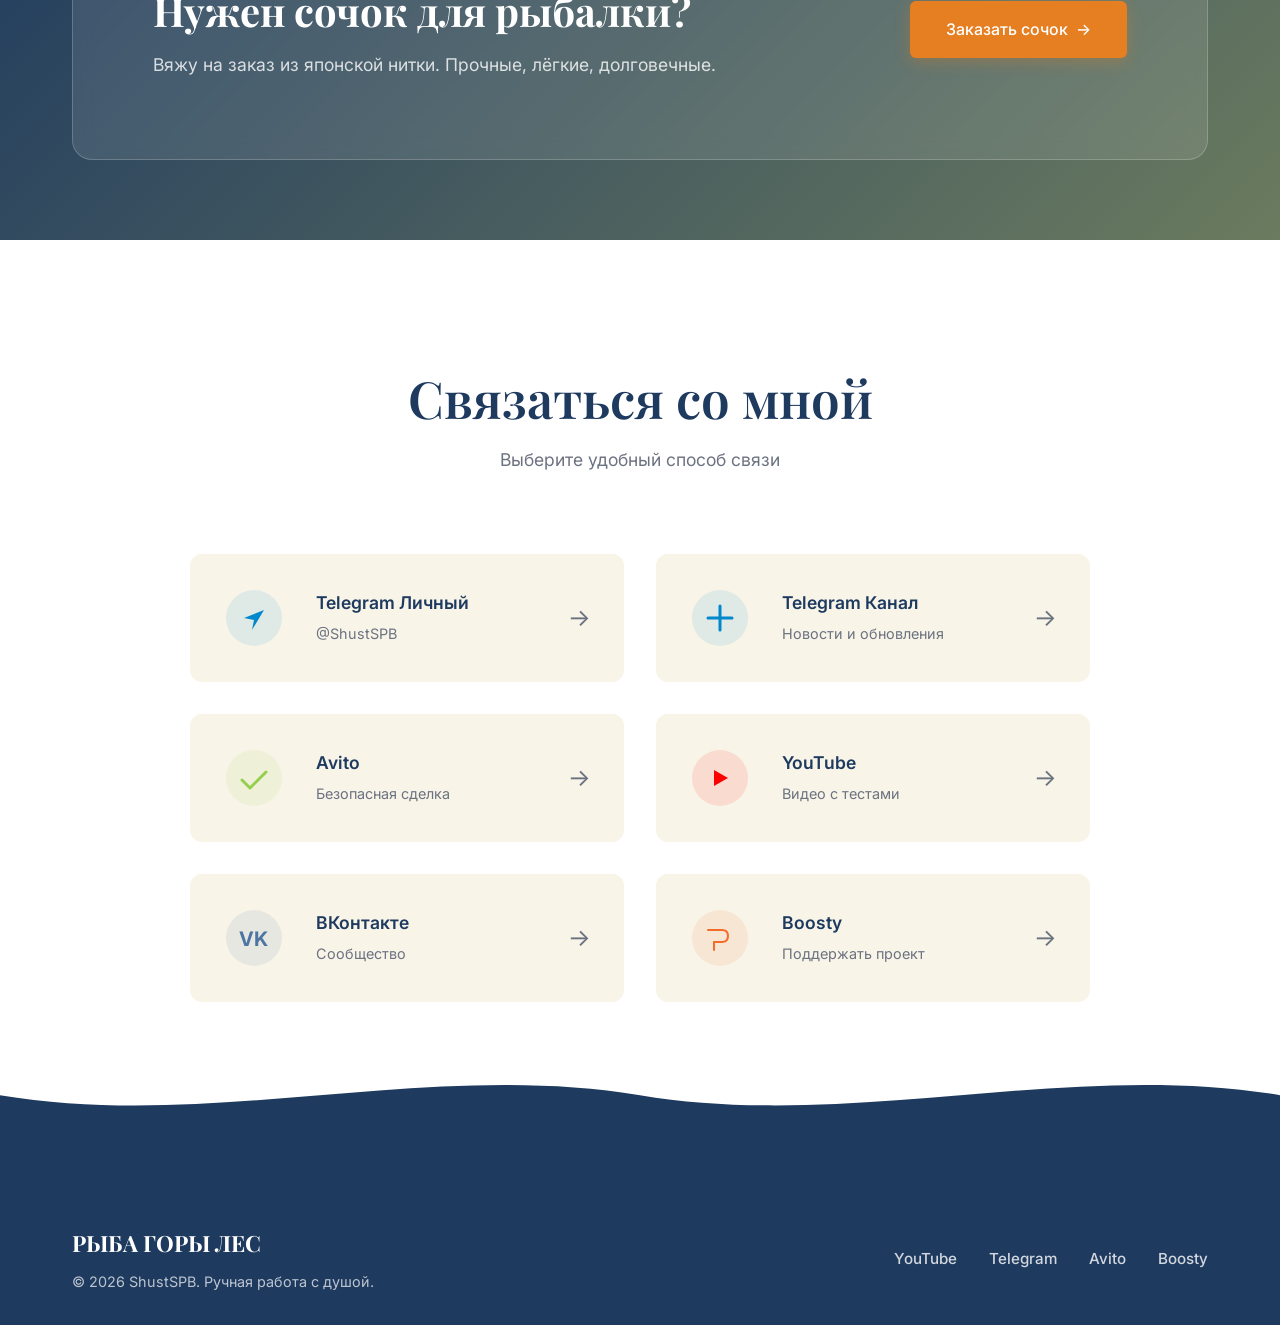
==== commit 1a8eb5b4: "Summary" ====
--- a/index.html
+++ b/index.html
@@ -27,7 +27,6 @@
     </style>
 </head>
 <body>
-    <!-- Loader -->
     <div class="loader" id="loader"><div class="loader__emoji">🎣</div></div>
 
     <header class="header">
@@ -99,17 +98,14 @@
         </div>
     </section>
 
-    <!-- ОТЗЫВЫ -->
     <section id="reviews" class="reviews reviews--horizontal fade-in">
         <div class="container">
             <div class="section-header">
                 <h2 class="section-title">Отзывы рыбаков</h2>
                 <p class="section-subtitle">Честные впечатления от наших воблеров</p>
             </div>
-            
             <button class="slider-nav slider-nav--prev reviews-nav-prev" aria-label="Предыдущие отзывы">&#10094;</button>
             <button class="slider-nav slider-nav--next reviews-nav-next" aria-label="Следующие отзывы">&#10095;</button>
-            
             <div class="reviews-slider">
                 <div class="review-card">
                     <div class="review-card__header">
@@ -123,7 +119,7 @@
                 </div>
                 <div class="review-card">
                     <div class="review-card__header">
-                        <div class="review-card__avatar">🌲</div>
+                        <div class="review-card__avatar"></div>
                         <div class="review-card__info">
                             <h4 class="review-card__name">Дмитрий В.</h4>
                             <span class="review-card__product">Casket</span>
@@ -232,7 +228,6 @@
         </div>
     </section>
 
-    <!-- FAQ -->
     <section id="faq" class="faq fade-in">
         <div class="container">
             <div class="section-header">
--- a/css/style.css
+++ b/css/style.css
@@ -1,4 +1,3 @@
-/* ===== CSS Variables ===== */
 :root {
     --color-bg: #F8F4E8;
     --color-white: #FFFFFF;
@@ -33,7 +32,6 @@
     --transition: all 0.3s cubic-bezier(0.4, 0, 0.2, 1);
 }
 
-/* ===== Reset & Base ===== */
 *, *::before, *::after { margin: 0; padding: 0; box-sizing: border-box; }
 html { scroll-behavior: smooth; scroll-padding-top: 80px; }
 body {
@@ -42,13 +40,12 @@
     color: var(--color-text);
     line-height: 1.6;
     font-weight: 400;
-    overflow-x: hidden; /* ИСПРАВЛЕНО: убираем горизонтальный скролл */
-}
-section { margin: 0; overflow-x: hidden; } /* ИСПРАВЛЕНО */
+    overflow-x: hidden;
+}
+section { margin: 0; overflow-x: hidden; }
 img { max-width: 100%; height: auto; display: block; }
 a { text-decoration: none; color: inherit; transition: var(--transition); }
 
-/* ===== Utilities ===== */
 .container { max-width: 1200px; margin: 0 auto; padding: 0 var(--spacing-md); }
 .section-header { text-align: center; margin-bottom: var(--spacing-lg); }
 .section-title {
@@ -62,7 +59,6 @@
 .section-title--left { text-align: left; }
 .section-subtitle { font-size: 1.1rem; color: var(--color-text-light); max-width: 600px; margin: 0 auto; }
 
-/* ===== Buttons ===== */
 .btn {
     display: inline-flex; align-items: center; justify-content: center;
     gap: var(--spacing-xs); padding: 14px 28px;
@@ -92,7 +88,6 @@
 .btn--header { background: var(--color-dark); color: var(--color-white); }
 .btn--header:hover { background: var(--color-accent); }
 
-/* ===== Header ===== */
 .header {
     position: fixed; top: 0; left: 0; right: 0;
     background: rgba(248, 244, 232, 0.98);
@@ -108,7 +103,6 @@
 }
 .logo__text--footer { font-size: 1.4rem; color: var(--color-white); }
 
-/* Desktop Nav */
 .nav { display: flex; gap: var(--spacing-md); align-items: center; }
 .nav__link {
     font-size: 0.95rem; font-weight: 500; color: var(--color-text);
@@ -122,7 +116,6 @@
 .nav__link:hover { color: var(--color-accent); }
 .nav__link:hover::after { width: 100%; }
 
-/* Burger Button */
 .burger {
     display: none; flex-direction: column; gap: 5px;
     background: none; border: none; cursor: pointer; padding: var(--spacing-xs);
@@ -133,7 +126,6 @@
     transition: var(--transition); display: block; border-radius: 2px;
 }
 
-/* ===== Mobile Menu ===== */
 .nav--active {
     display: flex !important;
     flex-direction: column;
@@ -158,14 +150,12 @@
     text-align: center;
 }
 
-/* Burger Animation */
 .burger--active span:nth-child(1) { transform: translateY(8px) rotate(45deg); }
 .burger--active span:nth-child(2) { opacity: 0; }
 .burger--active span:nth-child(3) { transform: translateY(-8px) rotate(-45deg); }
 
 @keyframes slideDown { from { opacity: 0; transform: translateY(-10px); } to { opacity: 1; transform: translateY(0); } }
 
-/* ===== Hero Section ===== */
 .hero {
     min-height: 100vh; display: flex; align-items: center;
     padding: calc(var(--spacing-xl) + 80px) 0 var(--spacing-lg);
@@ -234,7 +224,6 @@
 .hero__fish--1 { top: 20%; left: 10%; animation: swim 8s ease-in-out infinite, float 6s ease-in-out infinite; }
 .hero__fish--2 { bottom: 25%; right: 8%; animation: swim 10s ease-in-out infinite reverse, float 7s ease-in-out infinite 1s; }
 
-/* ===== Catalog Horizontal ===== */
 .catalog--horizontal {
     padding: var(--spacing-xl) 0;
     background: var(--color-bg);
@@ -281,7 +270,6 @@
 .slider-nav--prev { left: 10px; }
 .slider-nav--next { right: 10px; }
 
-/* ===== Filters ===== */
 .filters {
     display: flex; justify-content: center; gap: var(--spacing-sm);
     margin-bottom: var(--spacing-lg); flex-wrap: wrap;
@@ -298,13 +286,11 @@
     transform: translateY(-2px); box-shadow: var(--shadow-md);
 }
 
-/* ===== Scroll Animations ===== */
 .fade-in { opacity: 0; transform: translateY(30px); transition: opacity 0.8s ease-out, transform 0.8s ease-out; }
 .fade-in.visible { opacity: 1; transform: translateY(0); }
 .stagger-item { opacity: 0; transform: translateY(20px); transition: opacity 0.6s ease-out, transform 0.6s ease-out; }
 .stagger-item.visible { opacity: 1; transform: translateY(0); }
 
-/* ===== Animations ===== */
 @keyframes float { 0%, 100% { transform: translateY(0px); } 50% { transform: translateY(-20px); } }
 @keyframes fadeInUp { from { opacity: 0; transform: translateY(40px); } to { opacity: 1; transform: translateY(0); } }
 @keyframes scaleIn { from { opacity: 0; transform: scale(0.8); } to { opacity: 1; transform: scale(1); } }
@@ -332,7 +318,6 @@
 .product-card:hover .product-gallery__slide img { transform: scale(1.1) rotate(2deg); }
 .parallax { will-change: transform; }
 
-/* ===== Product Card ===== */
 .product-card {
     background: var(--color-white); border-radius: var(--radius-md);
     overflow: hidden; box-shadow: var(--shadow-md);
@@ -420,7 +405,6 @@
 .note__icon { font-size: 1.5rem; }
 .catalog__note p { color: var(--color-text); font-weight: 500; }
 
-/* ===== Process Section ===== */
 .process { 
     position: relative; 
     padding: var(--spacing-xl) 0; 
@@ -458,7 +442,6 @@
 }
 .process-step__text { font-size: 0.95rem; color: var(--color-text-light); line-height: 1.7; }
 
-/* ===== Swimming Fish Animation ===== */
 .swimming-fish {
     position: absolute;
     width: 70px;
@@ -509,7 +492,6 @@
     50% { margin-top: -3px; }
 }
 
-/* ===== Reviews Section (ИСПРАВЛЕНО: ГОРИЗОНТАЛЬНЫЙ СКРОЛЛ) ===== */
 .reviews { padding: var(--spacing-xl) 0; background: var(--color-white); position: relative; }
 .reviews--horizontal .reviews-slider {
     display: flex;
@@ -545,16 +527,25 @@
 .review-card__product { font-size: 0.85rem; color: var(--color-accent); font-weight: 500; }
 .review-card__text { font-size: 0.95rem; color: var(--color-text-light); line-height: 1.6; font-style: italic; }
 
-/* ===== FAQ Section (ИСПРАВЛЕНО: СЕТКА 2x2) ===== */
+/* ===== FAQ (ИСПРАВЛЕНО: FLEX WRAP + MIN-HEIGHT) ===== */
 .faq { padding: var(--spacing-xl) 0; background: var(--color-bg); }
 .faq-grid {
-    display: grid;
-    grid-template-columns: repeat(2, 1fr);
+    display: flex;
+    flex-wrap: wrap;
     gap: var(--spacing-md);
     max-width: 900px;
     margin: 0 auto;
 }
-.faq-item { background: var(--color-white); border-radius: var(--radius-md); overflow: hidden; box-shadow: var(--shadow-sm); }
+.faq-item {
+    flex: 1 1 calc(50% - var(--spacing-md));
+    min-width: 280px;
+    background: var(--color-white);
+    border-radius: var(--radius-md);
+    overflow: hidden;
+    box-shadow: var(--shadow-sm);
+    min-height: 120px; /* Фиксирует высоту закрытой карточки */
+    transition: box-shadow 0.3s ease;
+}
 .faq-question {
     width: 100%; padding: var(--spacing-md); background: none; border: none;
     display: flex; justify-content: space-between; align-items: center;
@@ -569,13 +560,12 @@
 }
 .faq-item.active .faq-icon { transform: rotate(45deg); background: var(--color-accent); color: white; }
 .faq-answer {
-    max-height: 0; overflow: hidden; transition: max-height 0.3s ease-out, padding 0.3s ease;
+    max-height: 0; overflow: hidden; transition: max-height 0.4s ease-out, padding 0.4s ease;
     padding: 0 var(--spacing-md);
 }
-.faq-item.active .faq-answer { max-height: 200px; padding-bottom: var(--spacing-md); }
+.faq-item.active .faq-answer { max-height: 300px; padding-bottom: var(--spacing-md); }
 .faq-answer p { color: var(--color-text-light); line-height: 1.6; }
 
-/* ===== Materials Section ===== */
 .materials { padding: var(--spacing-xl) 0; background: var(--color-bg); }
 .materials-grid { display: grid; grid-template-columns: repeat(auto-fit, minmax(280px, 1fr)); gap: var(--spacing-md); }
 .material-card {
@@ -595,7 +585,6 @@
 }
 .material-card__text { font-size: 0.95rem; color: var(--color-text-light); line-height: 1.7; }
 
-/* ===== About Section ===== */
 .about { padding: var(--spacing-xl) 0; }
 .about__container { 
     display: grid; grid-template-columns: 1fr 1.2fr; 
@@ -648,7 +637,6 @@
 .social-link--boosty { background: #F46C2A; color: white; }
 .social-link--boosty:hover { background: #d85a1b; transform: translateY(-2px); }
 
-/* ===== CTA Section ===== */
 .cta { padding: var(--spacing-lg) 0; background: linear-gradient(135deg, var(--color-dark) 0%, var(--color-green) 100%); }
 .cta__box {
     display: flex; justify-content: space-between; align-items: center; gap: var(--spacing-lg);
@@ -663,7 +651,6 @@
 }
 .cta__text { font-size: 1.1rem; color: rgba(255, 255, 255, 0.8); }
 
-/* ===== Contacts ===== */
 .contacts { padding: var(--spacing-xl) 0; background: var(--color-white); }
 .contacts-grid {
     display: grid; grid-template-columns: repeat(auto-fit, minmax(280px, 1fr));
@@ -691,7 +678,6 @@
 .contact-card__arrow { font-size: 1.5rem; color: var(--color-text-light); transition: var(--transition); }
 .contact-card:hover .contact-card__arrow { color: var(--color-accent); transform: translateX(4px); }
 
-/* ===== Footer ===== */
 .footer {
     position: relative;
     padding: 6rem 0 2rem; 
@@ -720,7 +706,6 @@
 .footer__link { font-size: 0.95rem; opacity: 0.8; font-weight: 500; }
 .footer__link:hover { opacity: 1; color: var(--color-accent); }
 
-/* ===== Lightbox Modal ===== */
 .lightbox {
     position: fixed; top: 0; left: 0; right: 0; bottom: 0;
     background: rgba(0, 0, 0, 0.9); z-index: 2000;
@@ -754,7 +739,6 @@
 }
 @keyframes zoomIn { from { transform: scale(0.9); opacity: 0; } to { transform: scale(1); opacity: 1; } }
 
-/* ===== Responsive ===== */
 @media (max-width: 968px) {
     .nav { display: none; }
     .btn--header { display: none; }
@@ -765,7 +749,6 @@
     .hero__stats { flex-wrap: wrap; gap: var(--spacing-sm); }
     .stat-divider { display: none; }
     .cta__box { flex-direction: column; text-align: center; }
-    .faq-grid { grid-template-columns: 1fr; } /* На планшетах 1 колонка */
 }
 @media (max-width: 640px) {
     :root { --spacing-lg: 3rem; --spacing-xl: 5rem; }
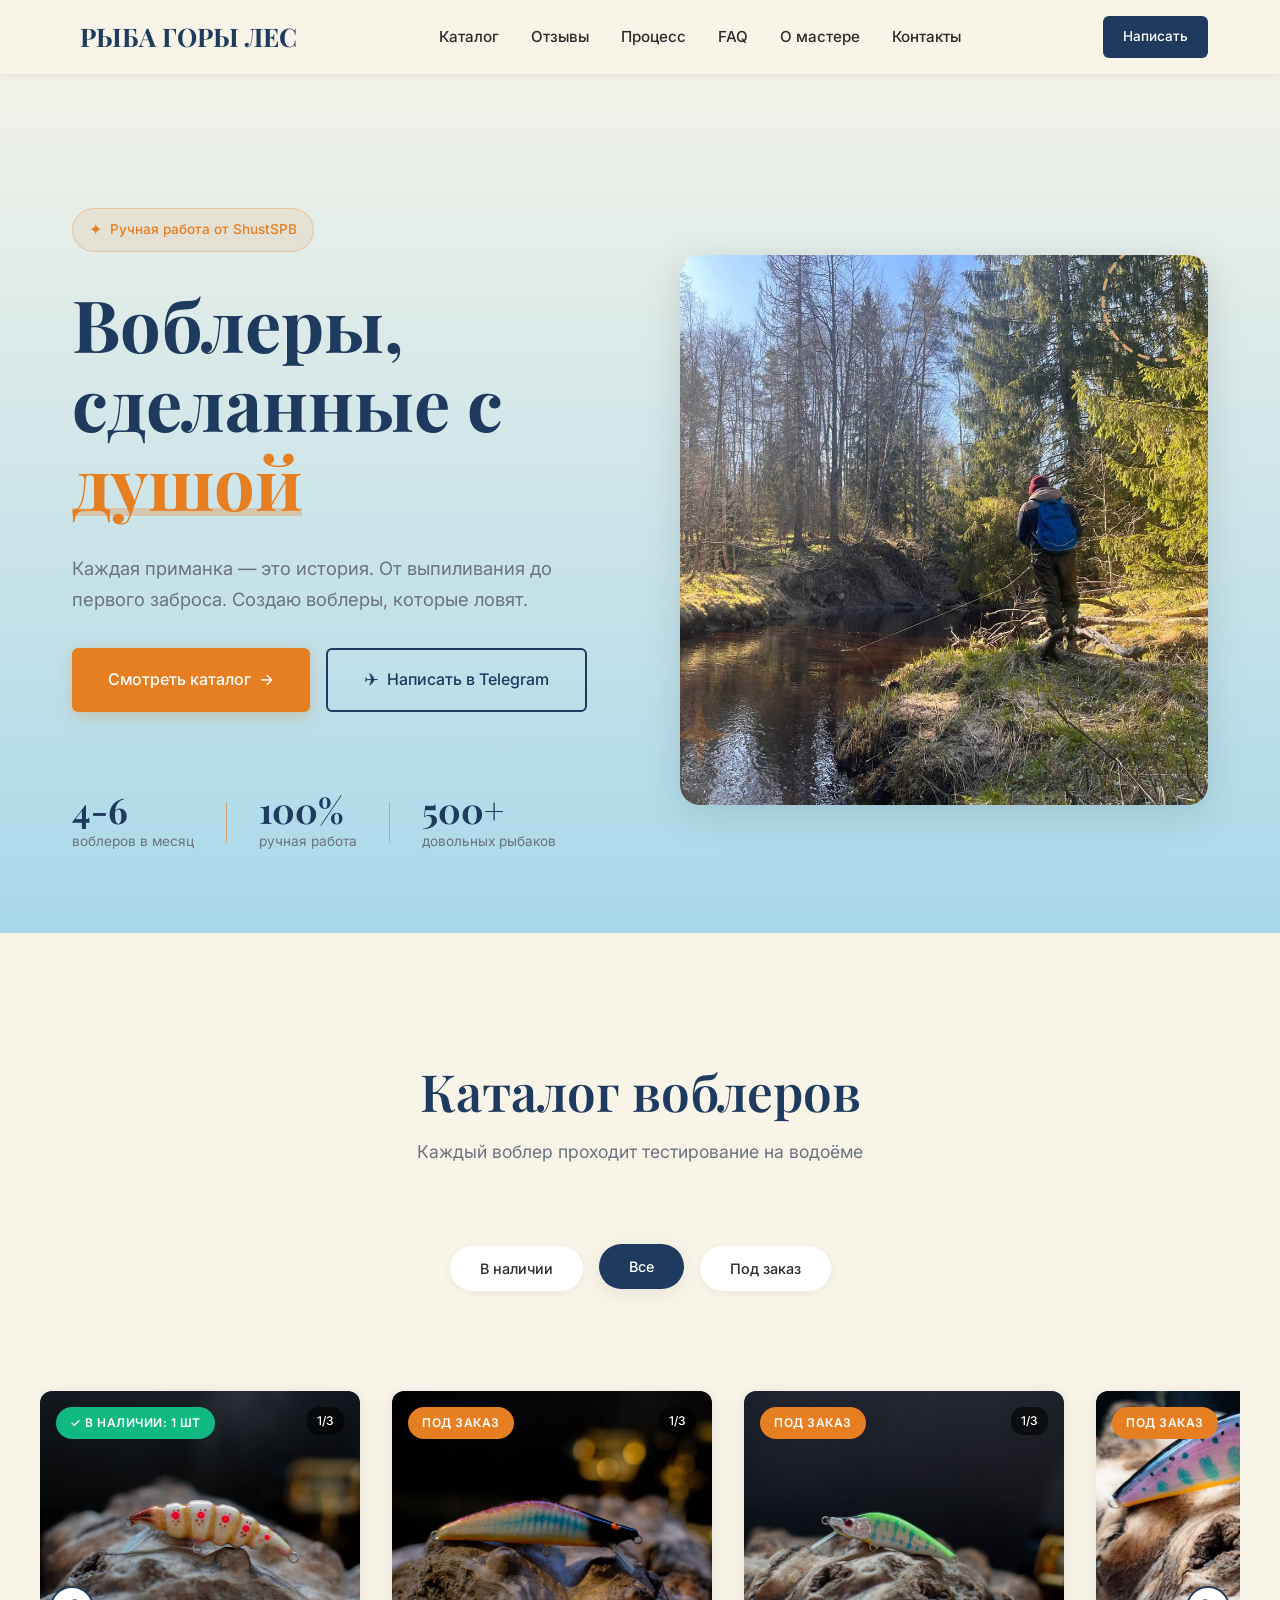
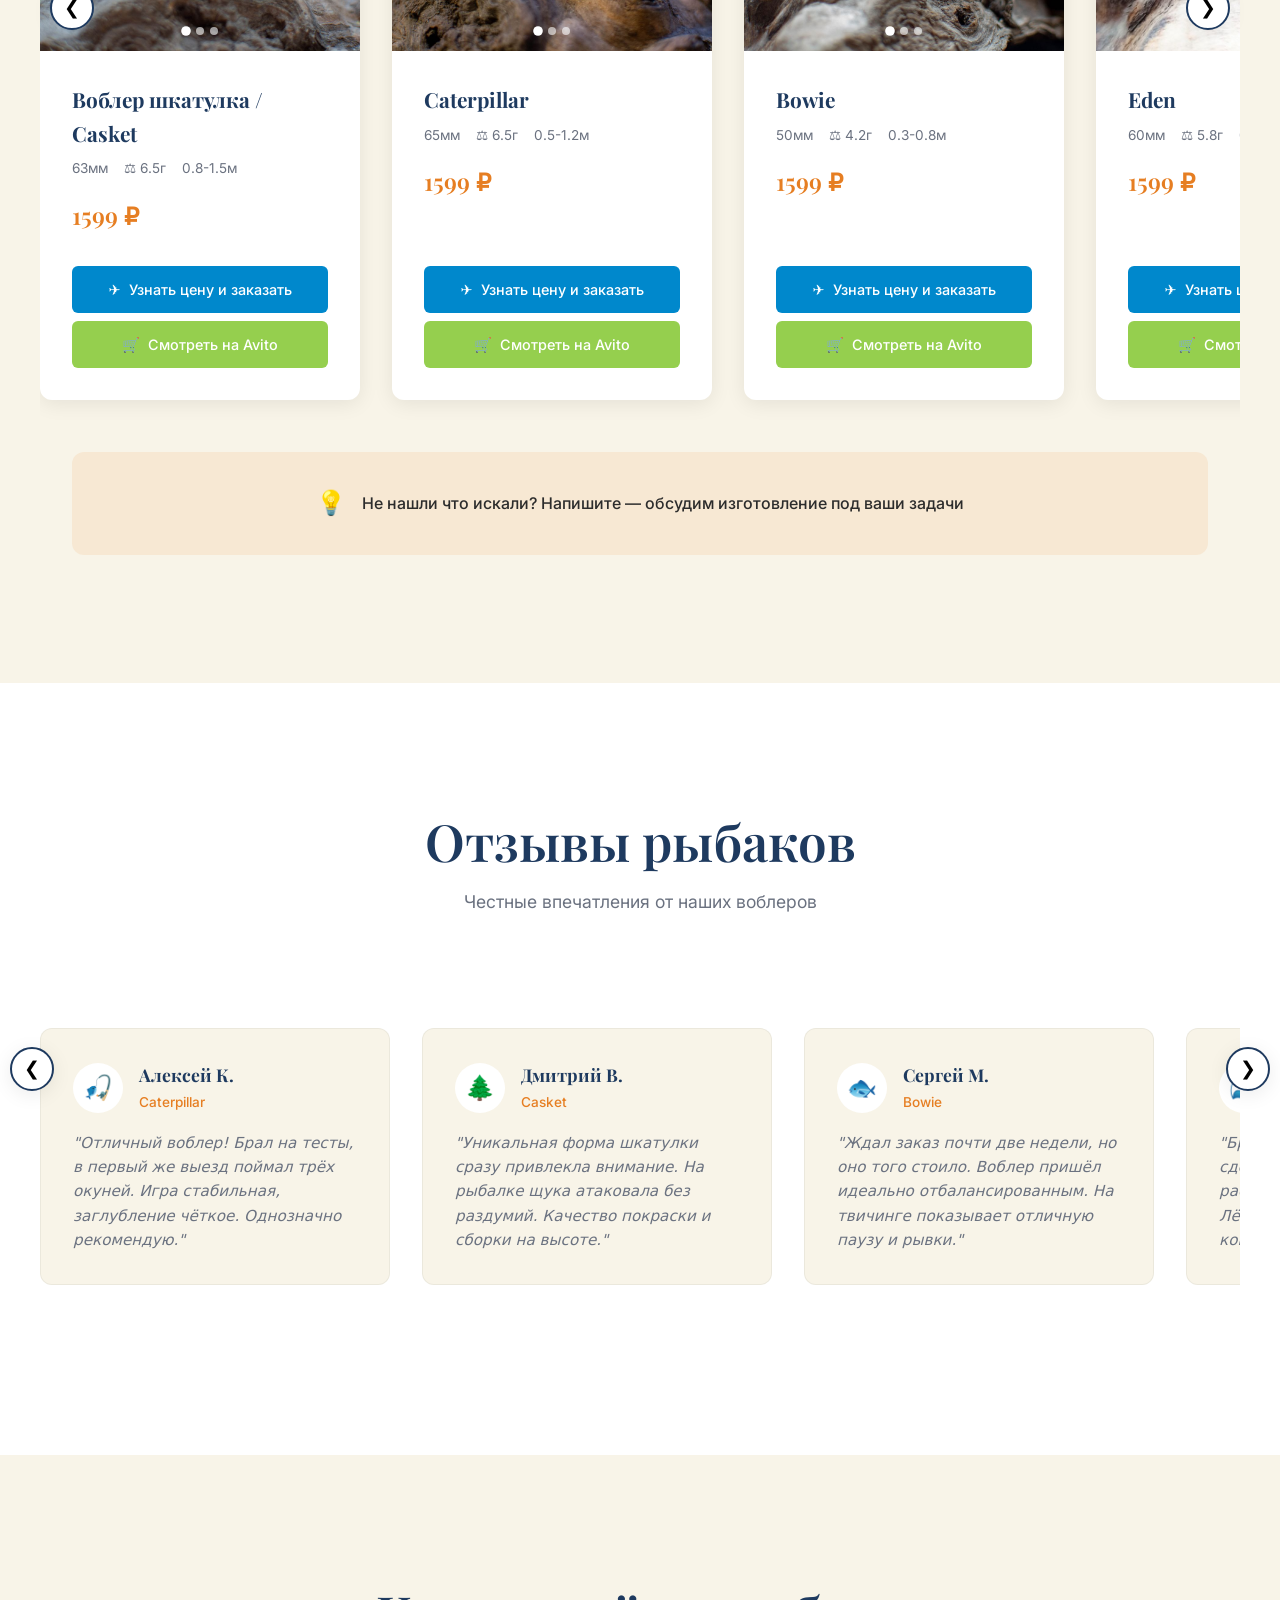
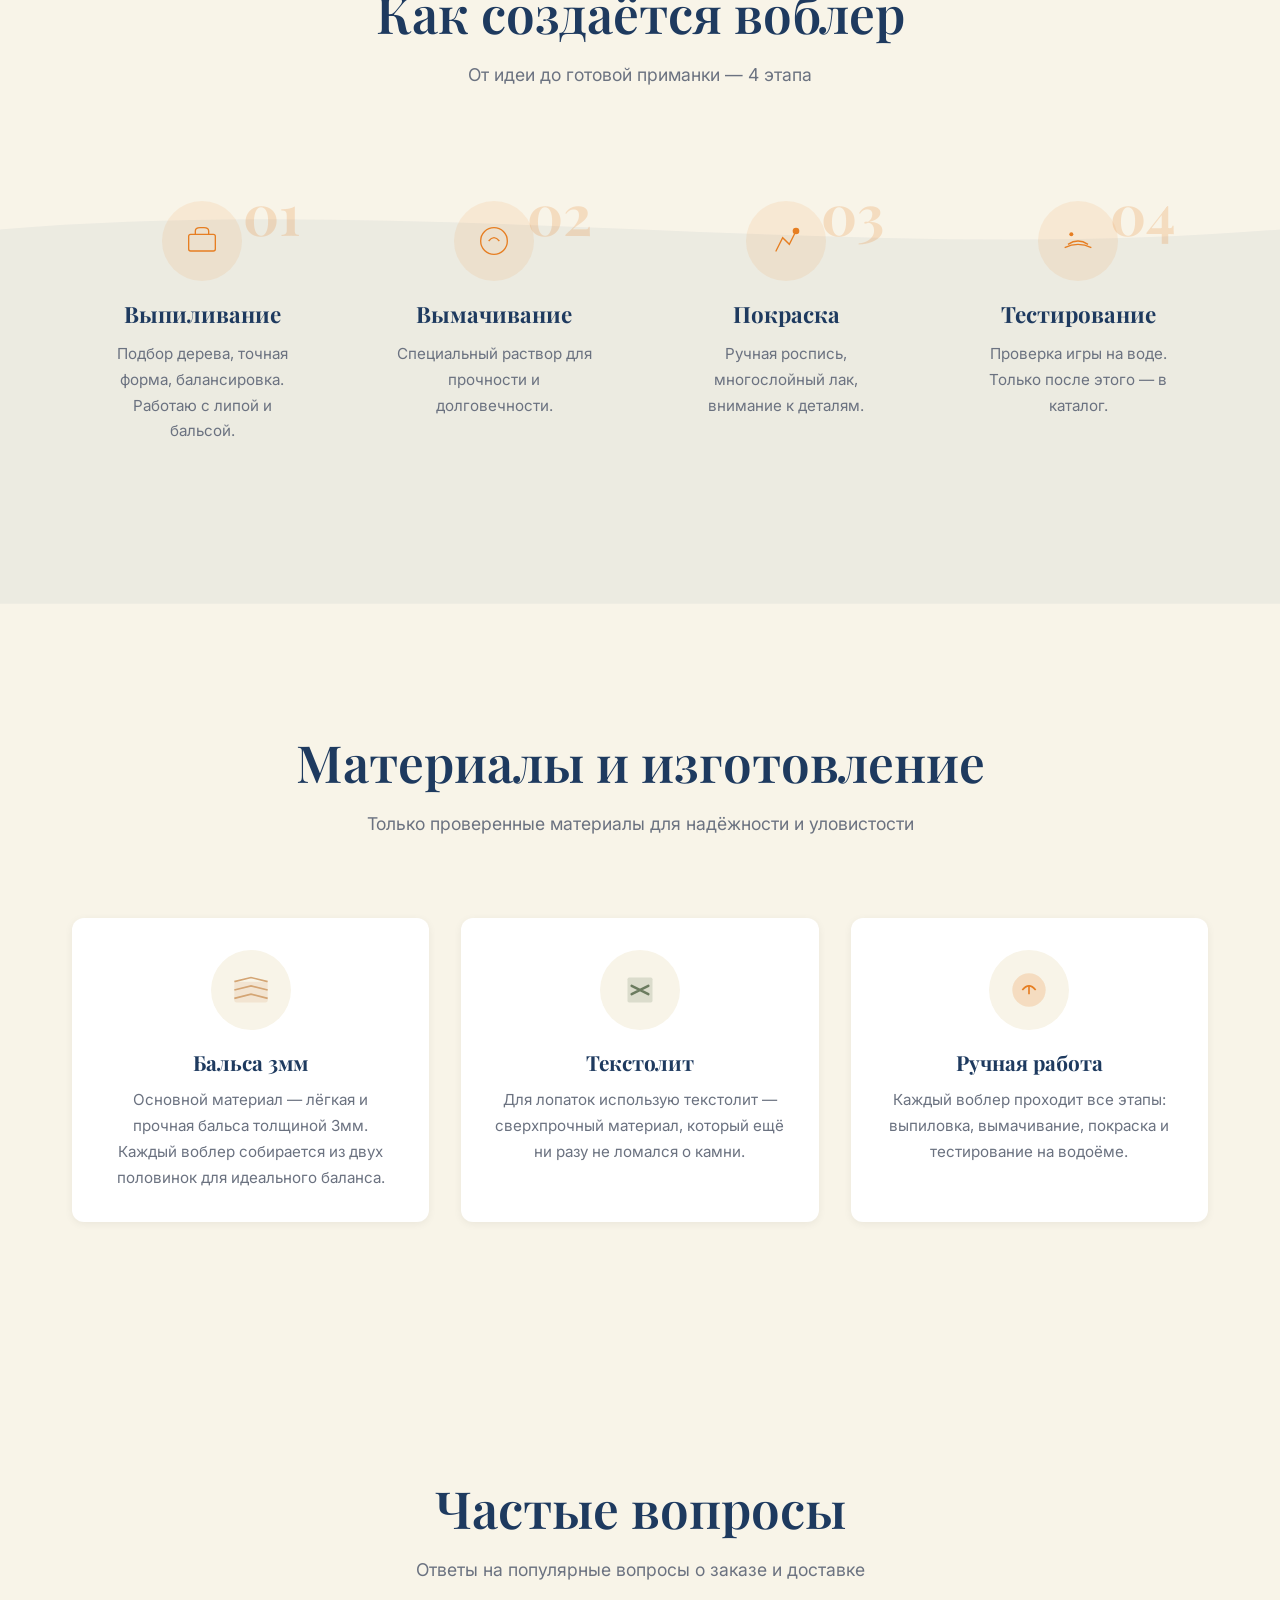
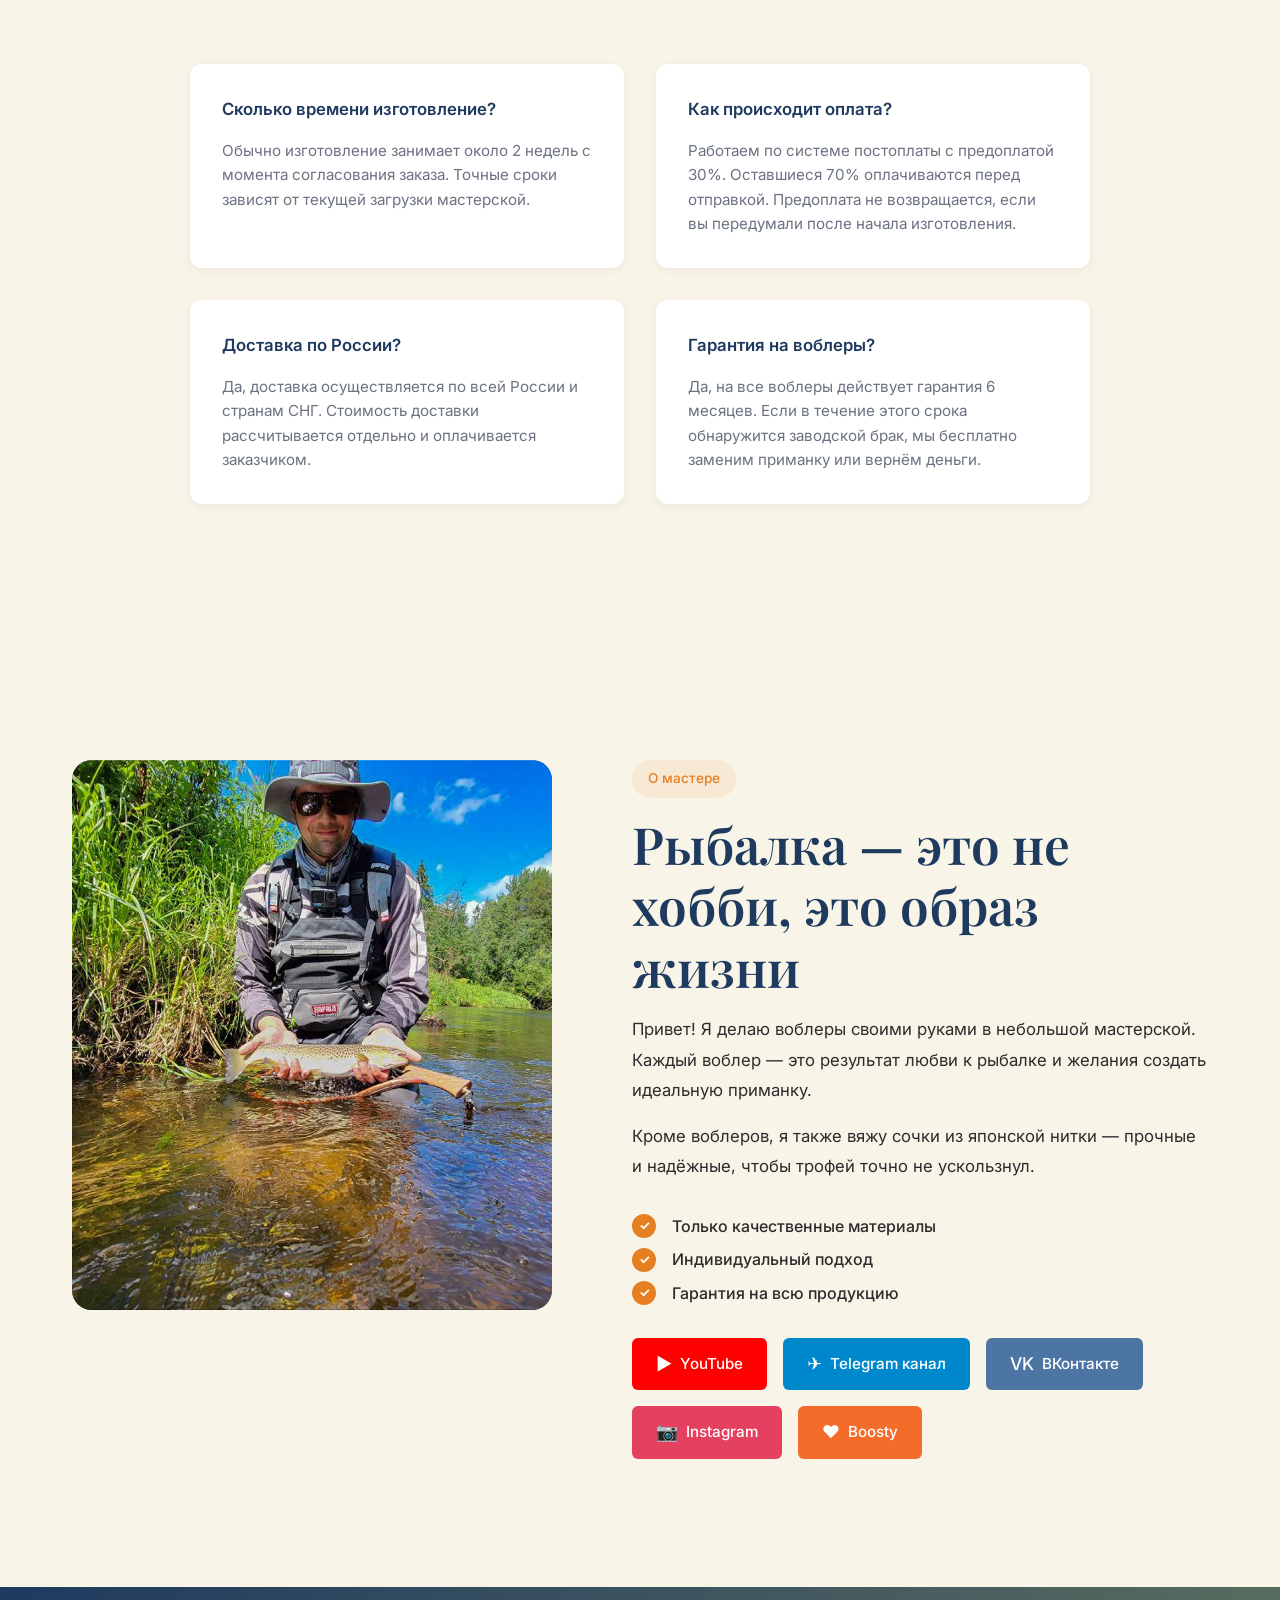
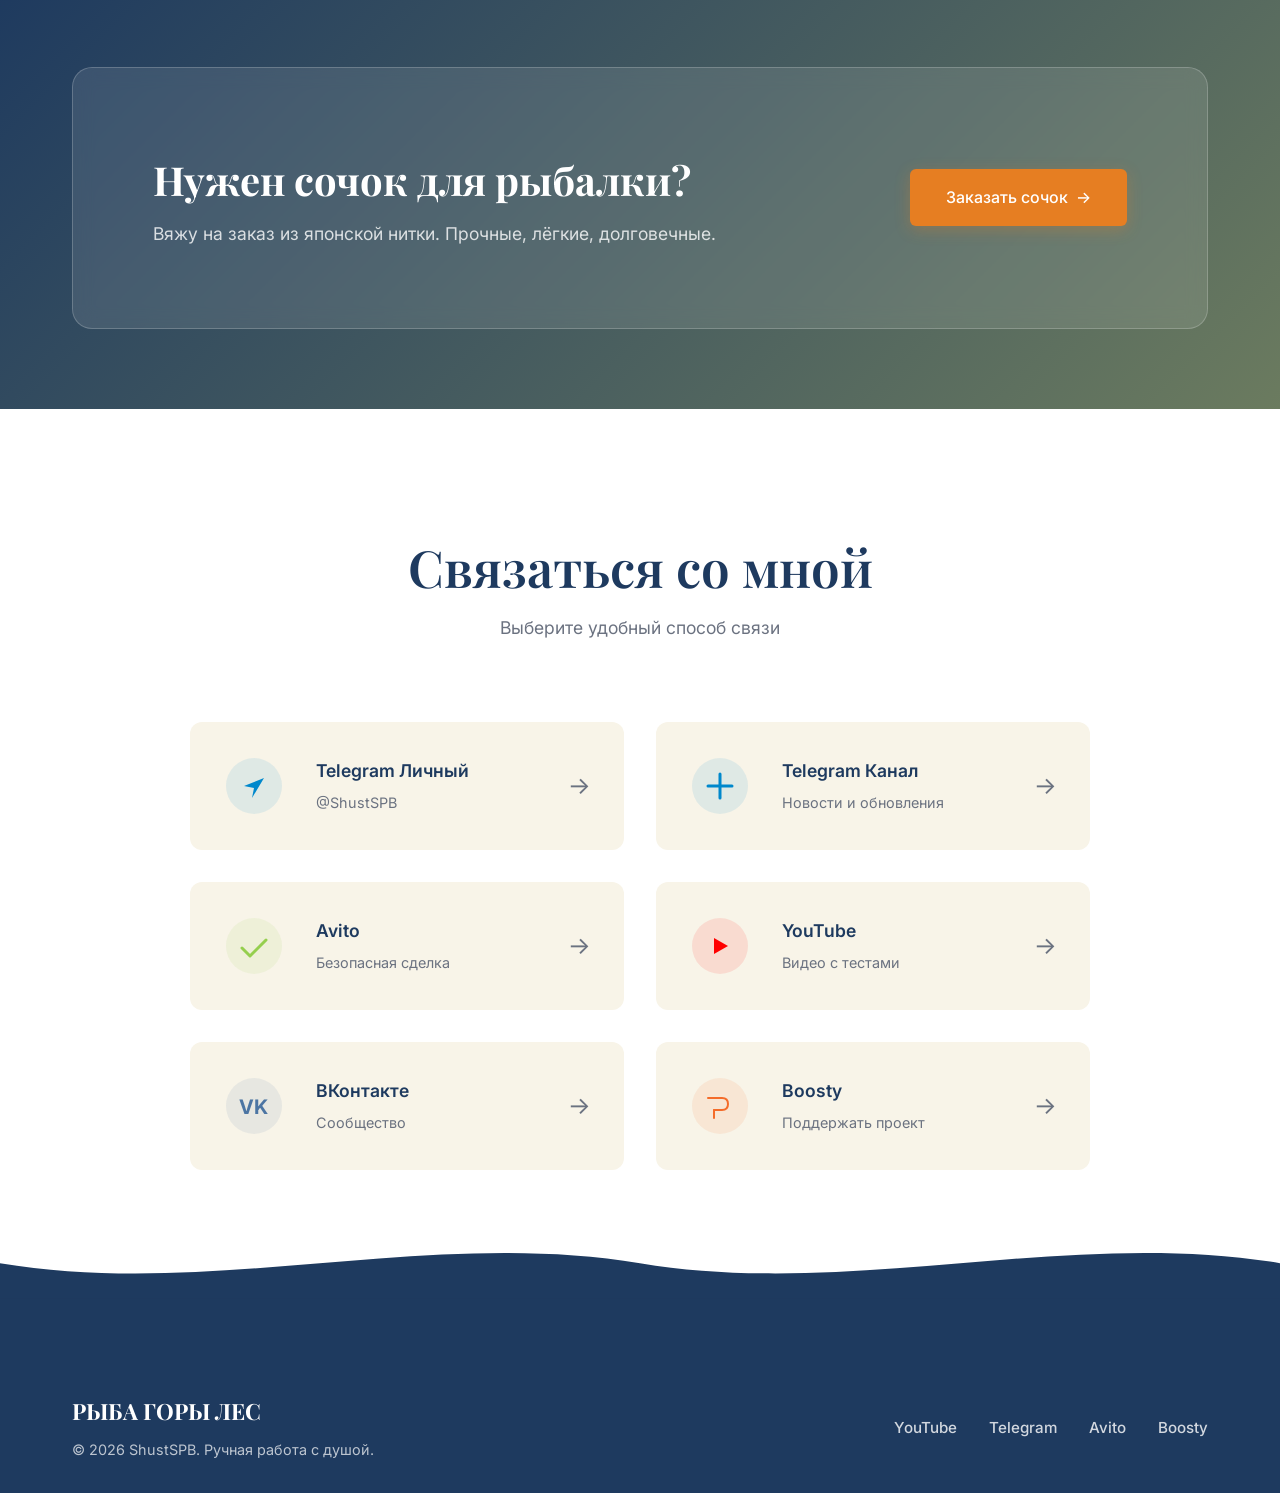
==== commit 45225e01: "Summary" ====
--- a/index.html
+++ b/index.html
@@ -119,7 +119,7 @@
                 </div>
                 <div class="review-card">
                     <div class="review-card__header">
-                        <div class="review-card__avatar"></div>
+                        <div class="review-card__avatar">🌲</div>
                         <div class="review-card__info">
                             <h4 class="review-card__name">Дмитрий В.</h4>
                             <span class="review-card__product">Casket</span>
@@ -228,6 +228,7 @@
         </div>
     </section>
 
+    <!-- FAQ -->
     <section id="faq" class="faq fade-in">
         <div class="container">
             <div class="section-header">
@@ -236,20 +237,28 @@
             </div>
             <div class="faq-grid">
                 <div class="faq-item">
-                    <button class="faq-question"><span>Сколько времени изготовление?</span><span class="faq-icon">+</span></button>
-                    <div class="faq-answer"><p>Обычно изготовление занимает около 2 недель с момента согласования заказа. Точные сроки зависят от текущей загрузки мастерской.</p></div>
+                    <h3 class="faq-question">Сколько времени изготовление?</h3>
+                    <div class="faq-answer">
+                        <p>Обычно изготовление занимает около 2 недель с момента согласования заказа. Точные сроки зависят от текущей загрузки мастерской.</p>
+                    </div>
                 </div>
                 <div class="faq-item">
-                    <button class="faq-question"><span>Как происходит оплата?</span><span class="faq-icon">+</span></button>
-                    <div class="faq-answer"><p>Работаем по системе постоплаты с предоплатой 30%. Оставшиеся 70% оплачиваются перед отправкой. Предоплата не возвращается, если вы передумали после начала изготовления.</p></div>
+                    <h3 class="faq-question">Как происходит оплата?</h3>
+                    <div class="faq-answer">
+                        <p>Работаем по системе постоплаты с предоплатой 30%. Оставшиеся 70% оплачиваются перед отправкой. Предоплата не возвращается, если вы передумали после начала изготовления.</p>
+                    </div>
                 </div>
                 <div class="faq-item">
-                    <button class="faq-question"><span>Доставка по России?</span><span class="faq-icon">+</span></button>
-                    <div class="faq-answer"><p>Да, доставка осуществляется по всей России и странам СНГ. Стоимость доставки рассчитывается отдельно и оплачивается заказчиком.</p></div>
+                    <h3 class="faq-question">Доставка по России?</h3>
+                    <div class="faq-answer">
+                        <p>Да, доставка осуществляется по всей России и странам СНГ. Стоимость доставки рассчитывается отдельно и оплачивается заказчиком.</p>
+                    </div>
                 </div>
                 <div class="faq-item">
-                    <button class="faq-question"><span>Гарантия на воблеры?</span><span class="faq-icon">+</span></button>
-                    <div class="faq-answer"><p>Да, на все воблеры действует гарантия 6 месяцев. Если в течение этого срока обнаружится заводской брак, мы бесплатно заменим приманку или вернём деньги.</p></div>
+                    <h3 class="faq-question">Гарантия на воблеры?</h3>
+                    <div class="faq-answer">
+                        <p>Да, на все воблеры действует гарантия 6 месяцев. Если в течение этого срока обнаружится заводской брак, мы бесплатно заменим приманку или вернём деньги.</p>
+                    </div>
                 </div>
             </div>
         </div>
--- a/css/style.css
+++ b/css/style.css
@@ -41,6 +41,7 @@
     line-height: 1.6;
     font-weight: 400;
     overflow-x: hidden;
+    width: 100%;
 }
 section { margin: 0; overflow-x: hidden; }
 img { max-width: 100%; height: auto; display: block; }
@@ -409,7 +410,8 @@
     position: relative; 
     padding: var(--spacing-xl) 0; 
     background: var(--color-bg);
-    overflow: visible !important;
+    overflow: hidden !important;
+    width: 100%;
 }
 .process__bg {
     position: absolute;
@@ -449,6 +451,7 @@
     z-index: 1;
     pointer-events: none;
     will-change: transform;
+    clip-path: inset(0 -50px 0 -50px);
 }
 
 .fish-1 {
@@ -492,7 +495,7 @@
     50% { margin-top: -3px; }
 }
 
-.reviews { padding: var(--spacing-xl) 0; background: var(--color-white); position: relative; }
+.reviews { padding: var(--spacing-xl) 0; background: var(--color-white); position: relative; overflow: hidden; }
 .reviews--horizontal .reviews-slider {
     display: flex;
     gap: var(--spacing-md);
@@ -527,7 +530,7 @@
 .review-card__product { font-size: 0.85rem; color: var(--color-accent); font-weight: 500; }
 .review-card__text { font-size: 0.95rem; color: var(--color-text-light); line-height: 1.6; font-style: italic; }
 
-/* ===== FAQ (ИСПРАВЛЕНО: FLEX WRAP + MIN-HEIGHT) ===== */
+/* ===== FAQ Section (СТАТИЧНЫЙ) ===== */
 .faq { padding: var(--spacing-xl) 0; background: var(--color-bg); }
 .faq-grid {
     display: flex;
@@ -541,30 +544,21 @@
     min-width: 280px;
     background: var(--color-white);
     border-radius: var(--radius-md);
-    overflow: hidden;
     box-shadow: var(--shadow-sm);
-    min-height: 120px; /* Фиксирует высоту закрытой карточки */
-    transition: box-shadow 0.3s ease;
+    padding: var(--spacing-md);
 }
 .faq-question {
-    width: 100%; padding: var(--spacing-md); background: none; border: none;
-    display: flex; justify-content: space-between; align-items: center;
-    cursor: pointer; font-family: var(--font-body); font-size: 1.05rem; font-weight: 500;
-    color: var(--color-dark); text-align: left;
-}
-.faq-question:hover { color: var(--color-accent); }
-.faq-icon {
-    width: 30px; height: 30px; border-radius: 50%; background: var(--color-bg);
-    display: flex; align-items: center; justify-content: center;
-    font-size: 1.2rem; font-weight: 300; transition: var(--transition); flex-shrink: 0;
-}
-.faq-item.active .faq-icon { transform: rotate(45deg); background: var(--color-accent); color: white; }
-.faq-answer {
-    max-height: 0; overflow: hidden; transition: max-height 0.4s ease-out, padding 0.4s ease;
-    padding: 0 var(--spacing-md);
-}
-.faq-item.active .faq-answer { max-height: 300px; padding-bottom: var(--spacing-md); }
-.faq-answer p { color: var(--color-text-light); line-height: 1.6; }
+    font-family: var(--font-body);
+    font-size: 1.05rem;
+    font-weight: 600;
+    color: var(--color-dark);
+    margin-bottom: var(--spacing-sm);
+}
+.faq-answer p {
+    color: var(--color-text-light);
+    line-height: 1.6;
+    font-size: 0.95rem;
+}
 
 .materials { padding: var(--spacing-xl) 0; background: var(--color-bg); }
 .materials-grid { display: grid; grid-template-columns: repeat(auto-fit, minmax(280px, 1fr)); gap: var(--spacing-md); }
